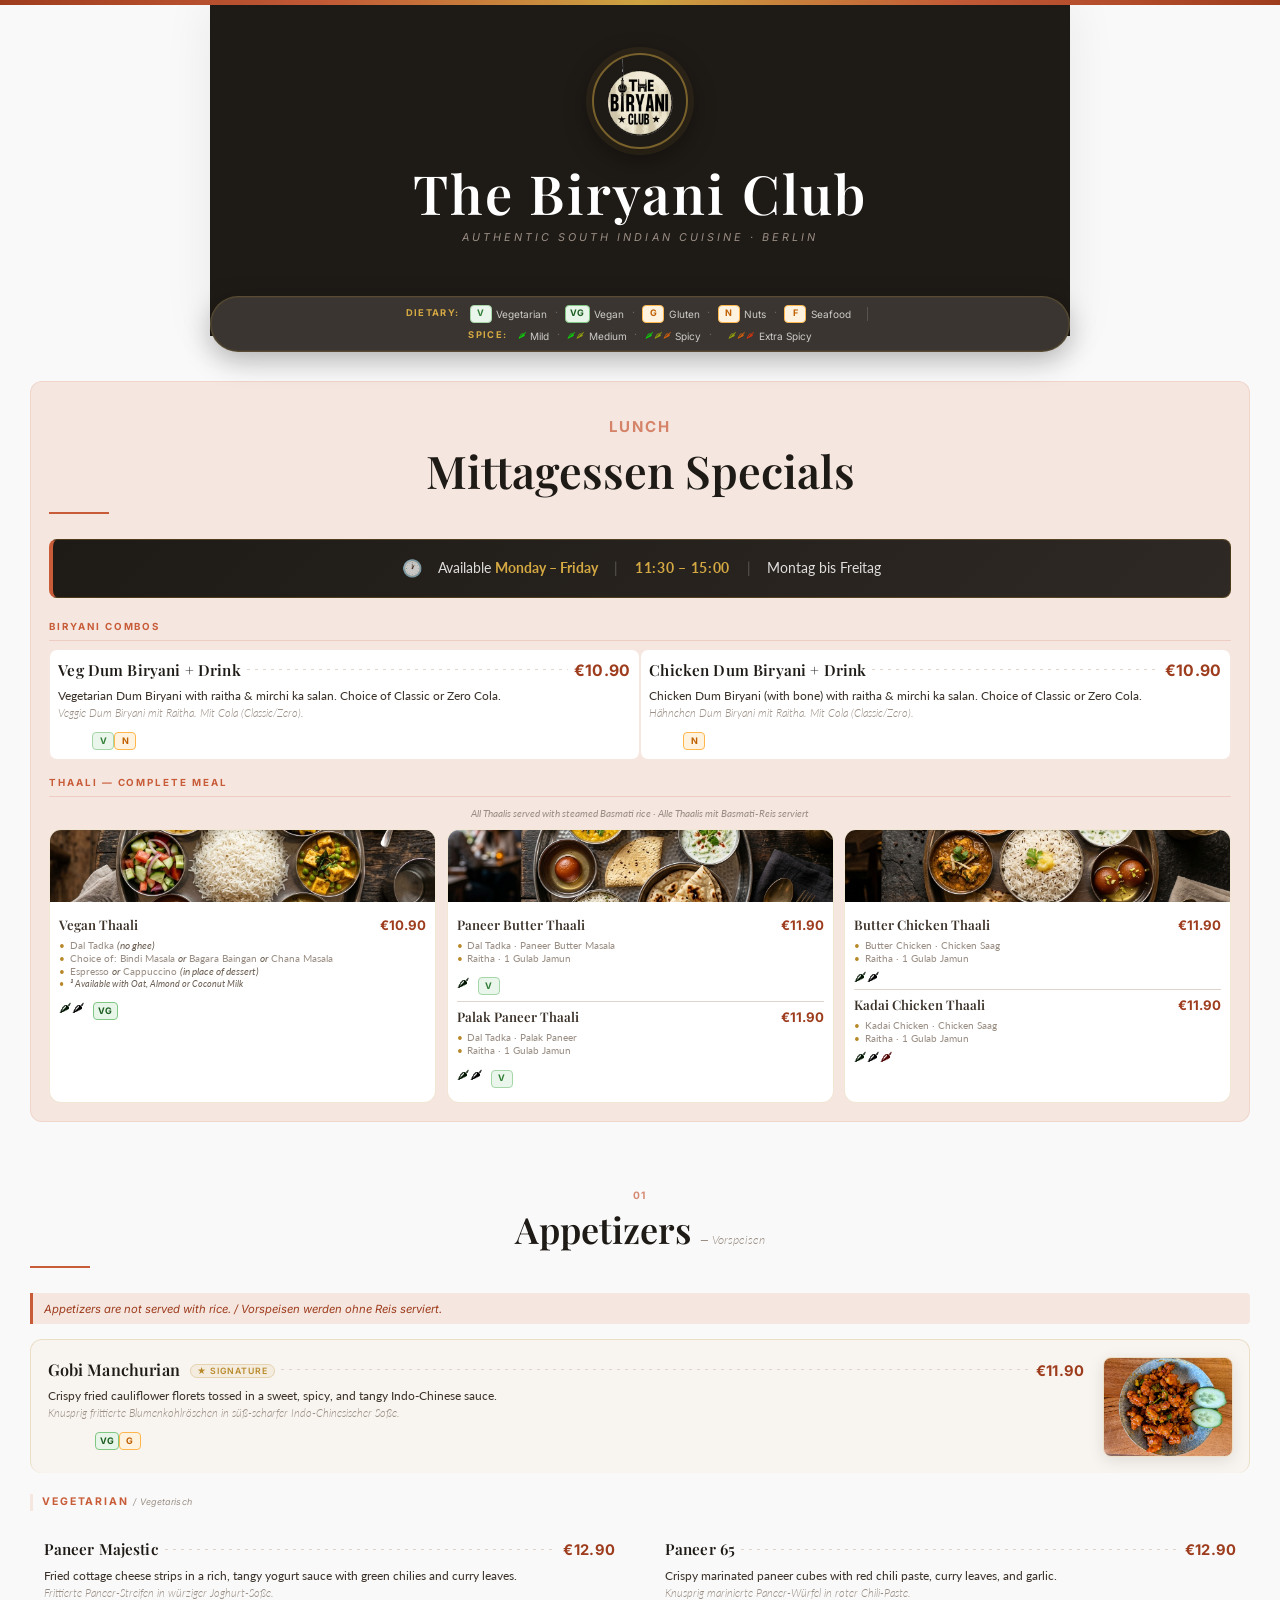
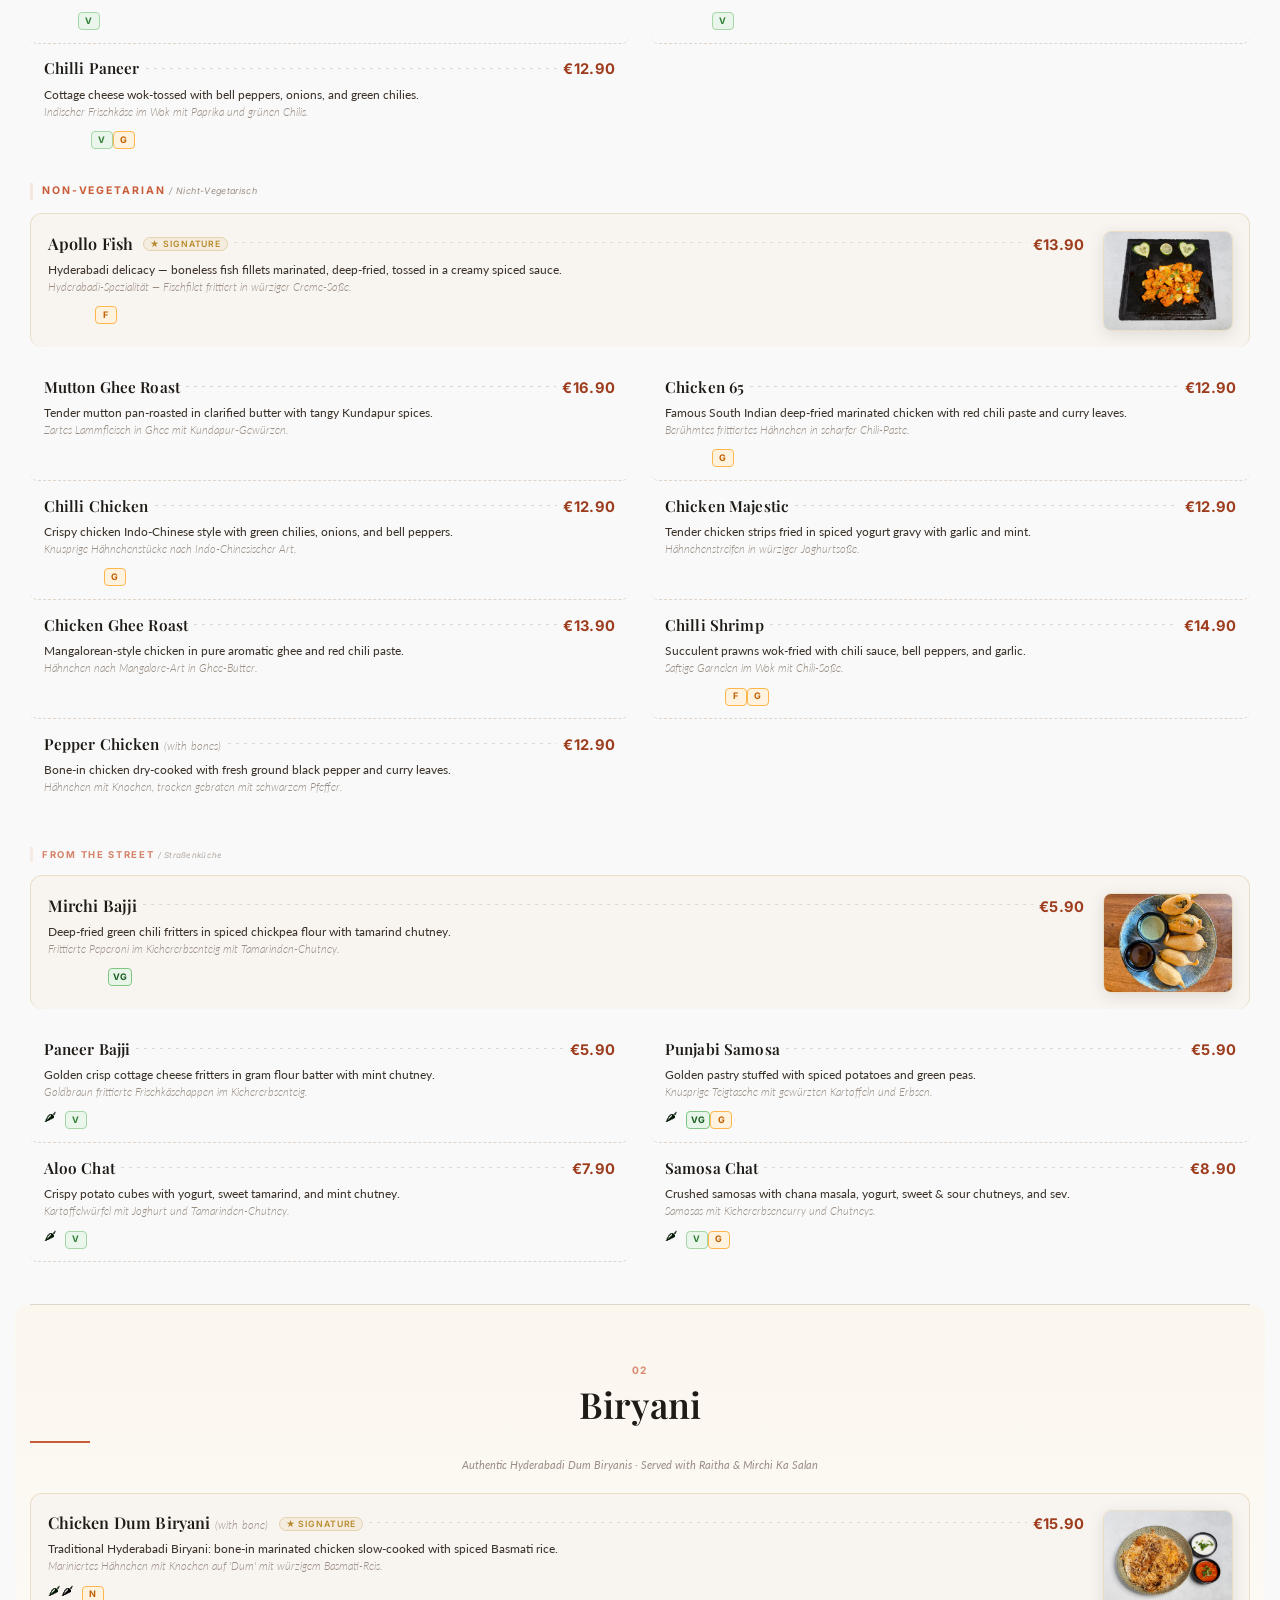
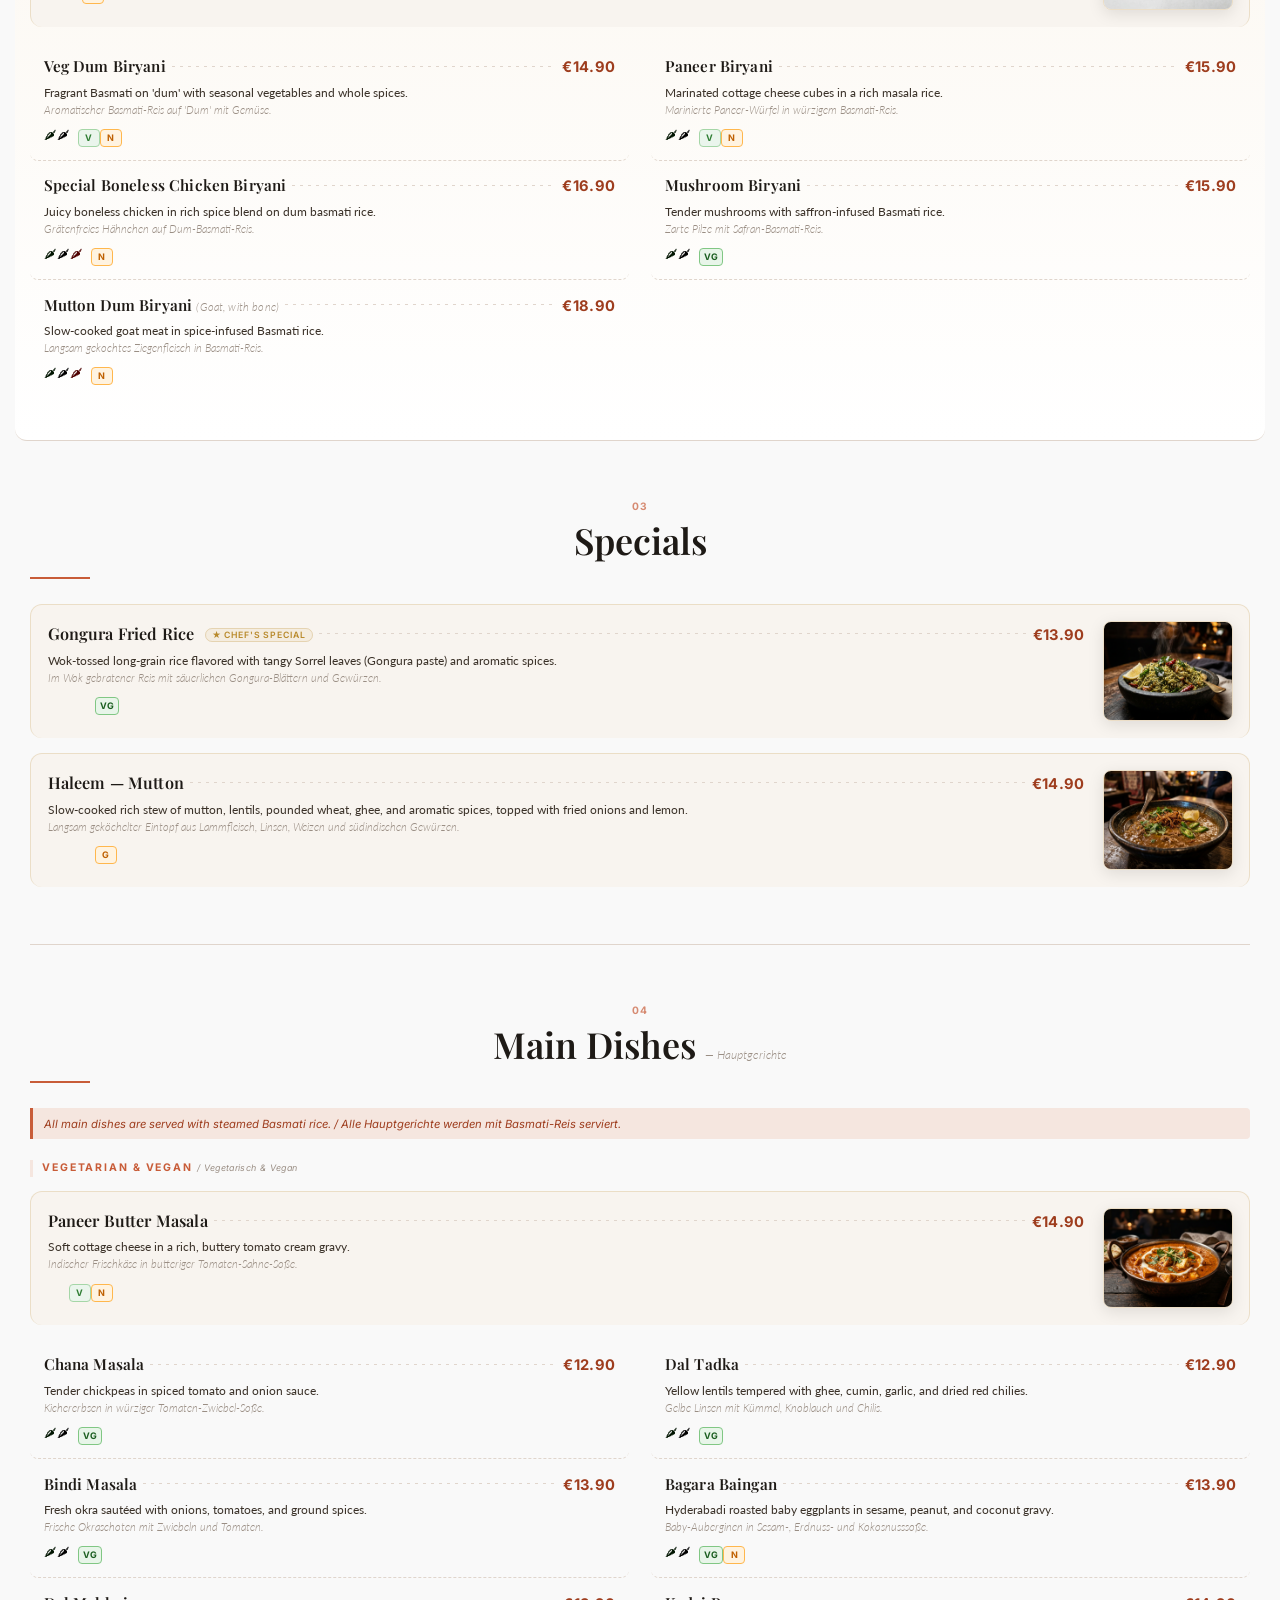
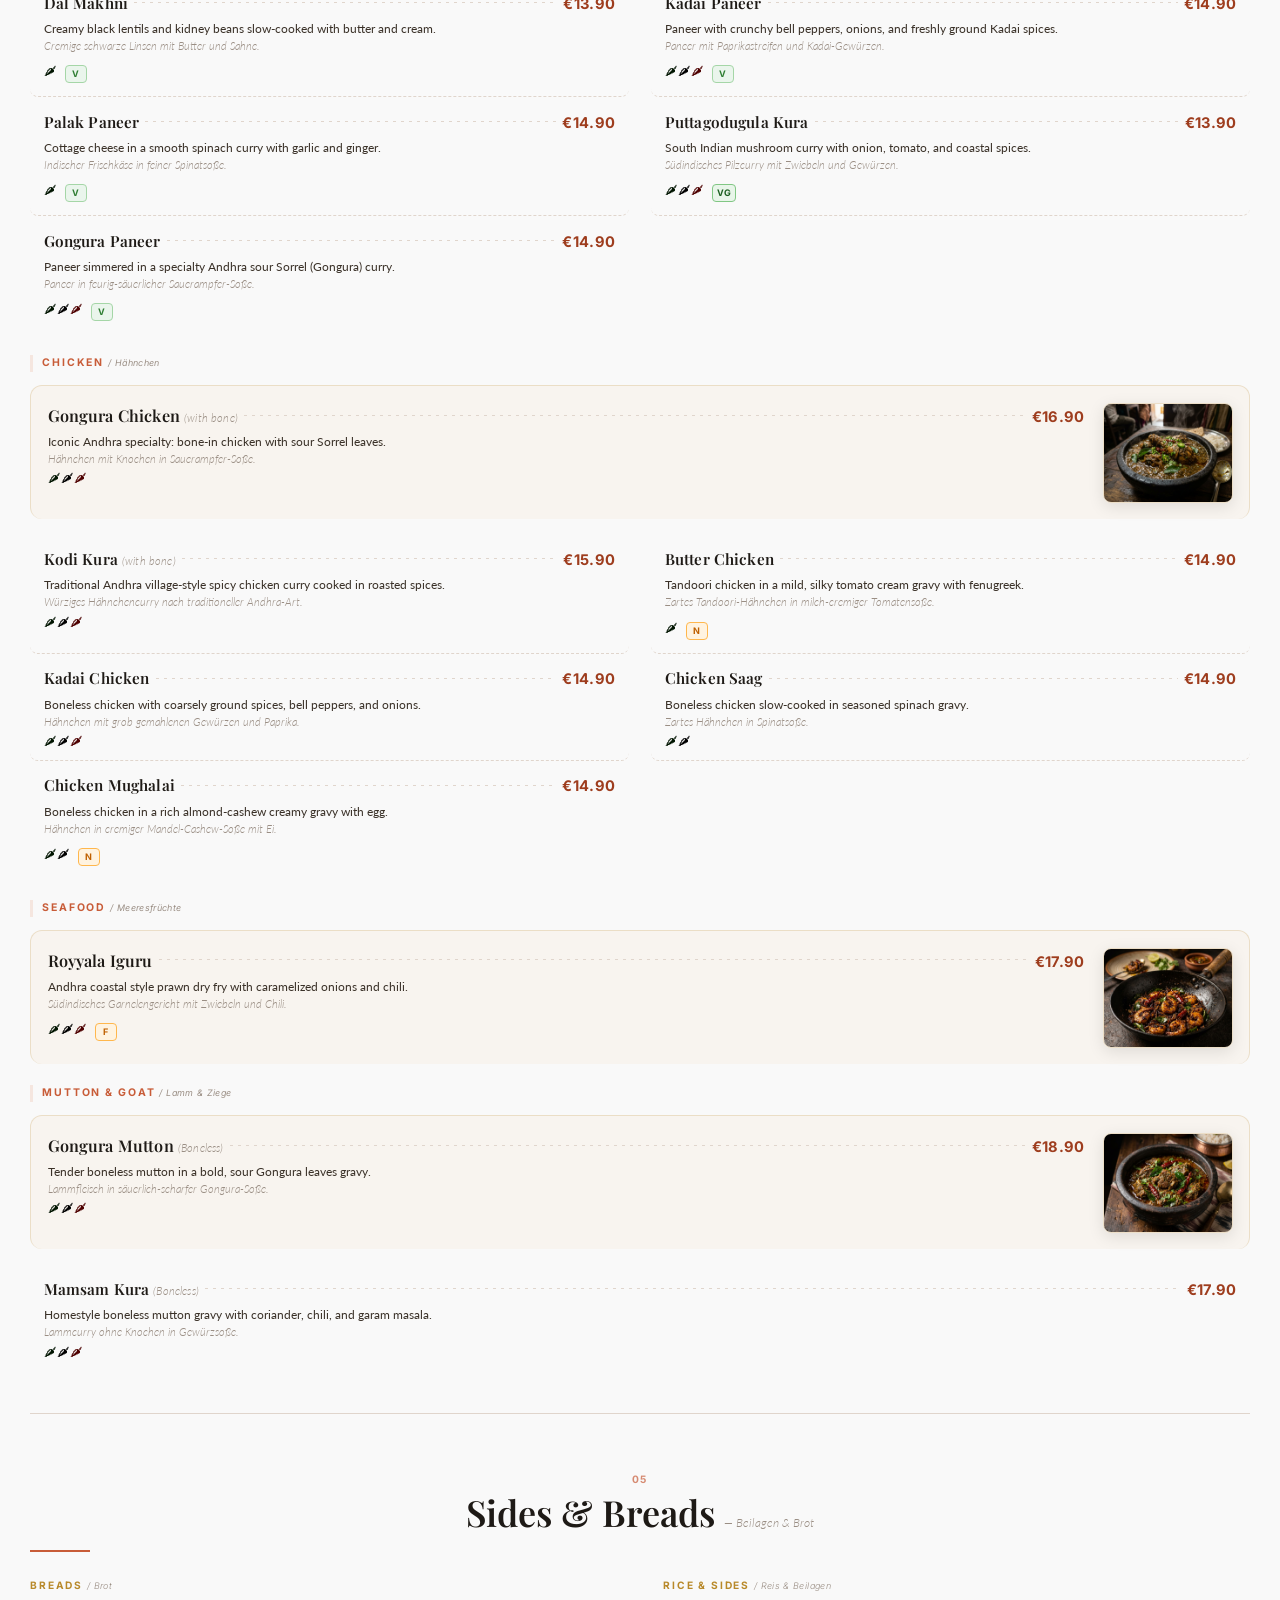
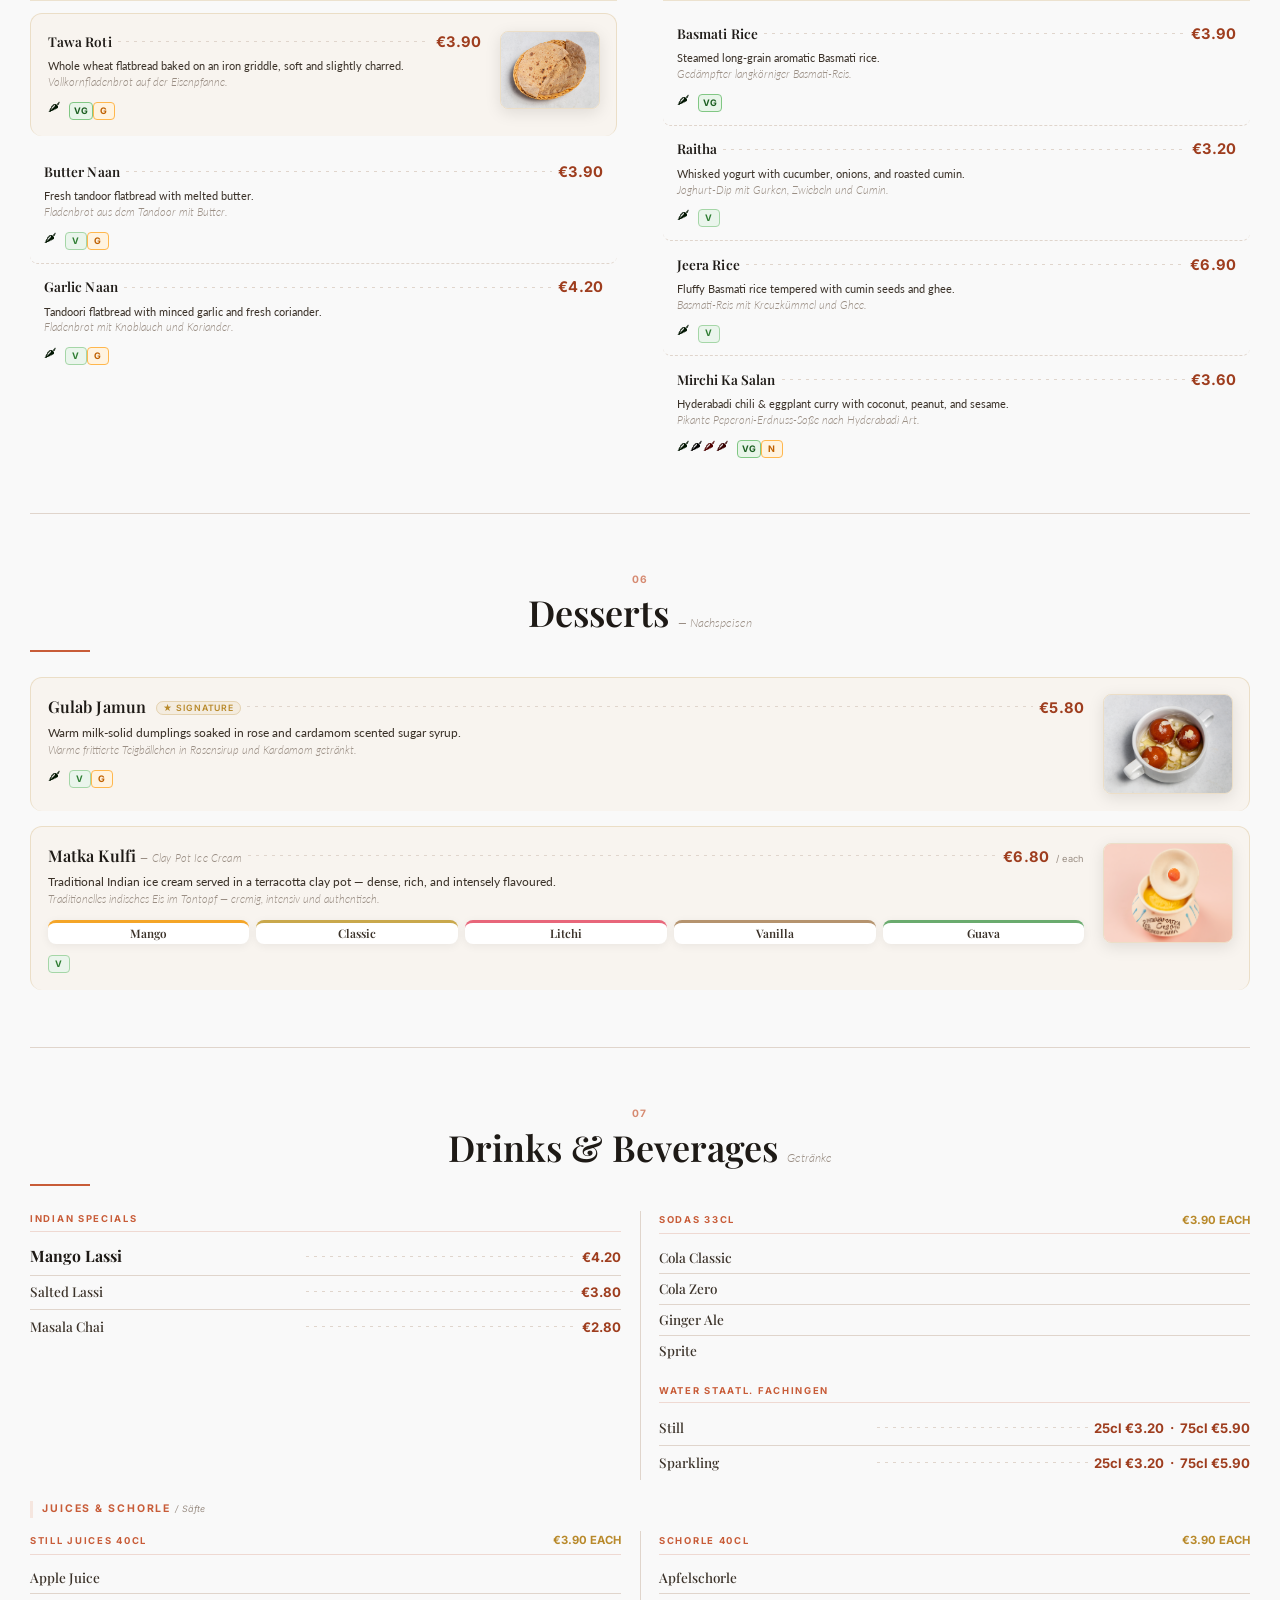
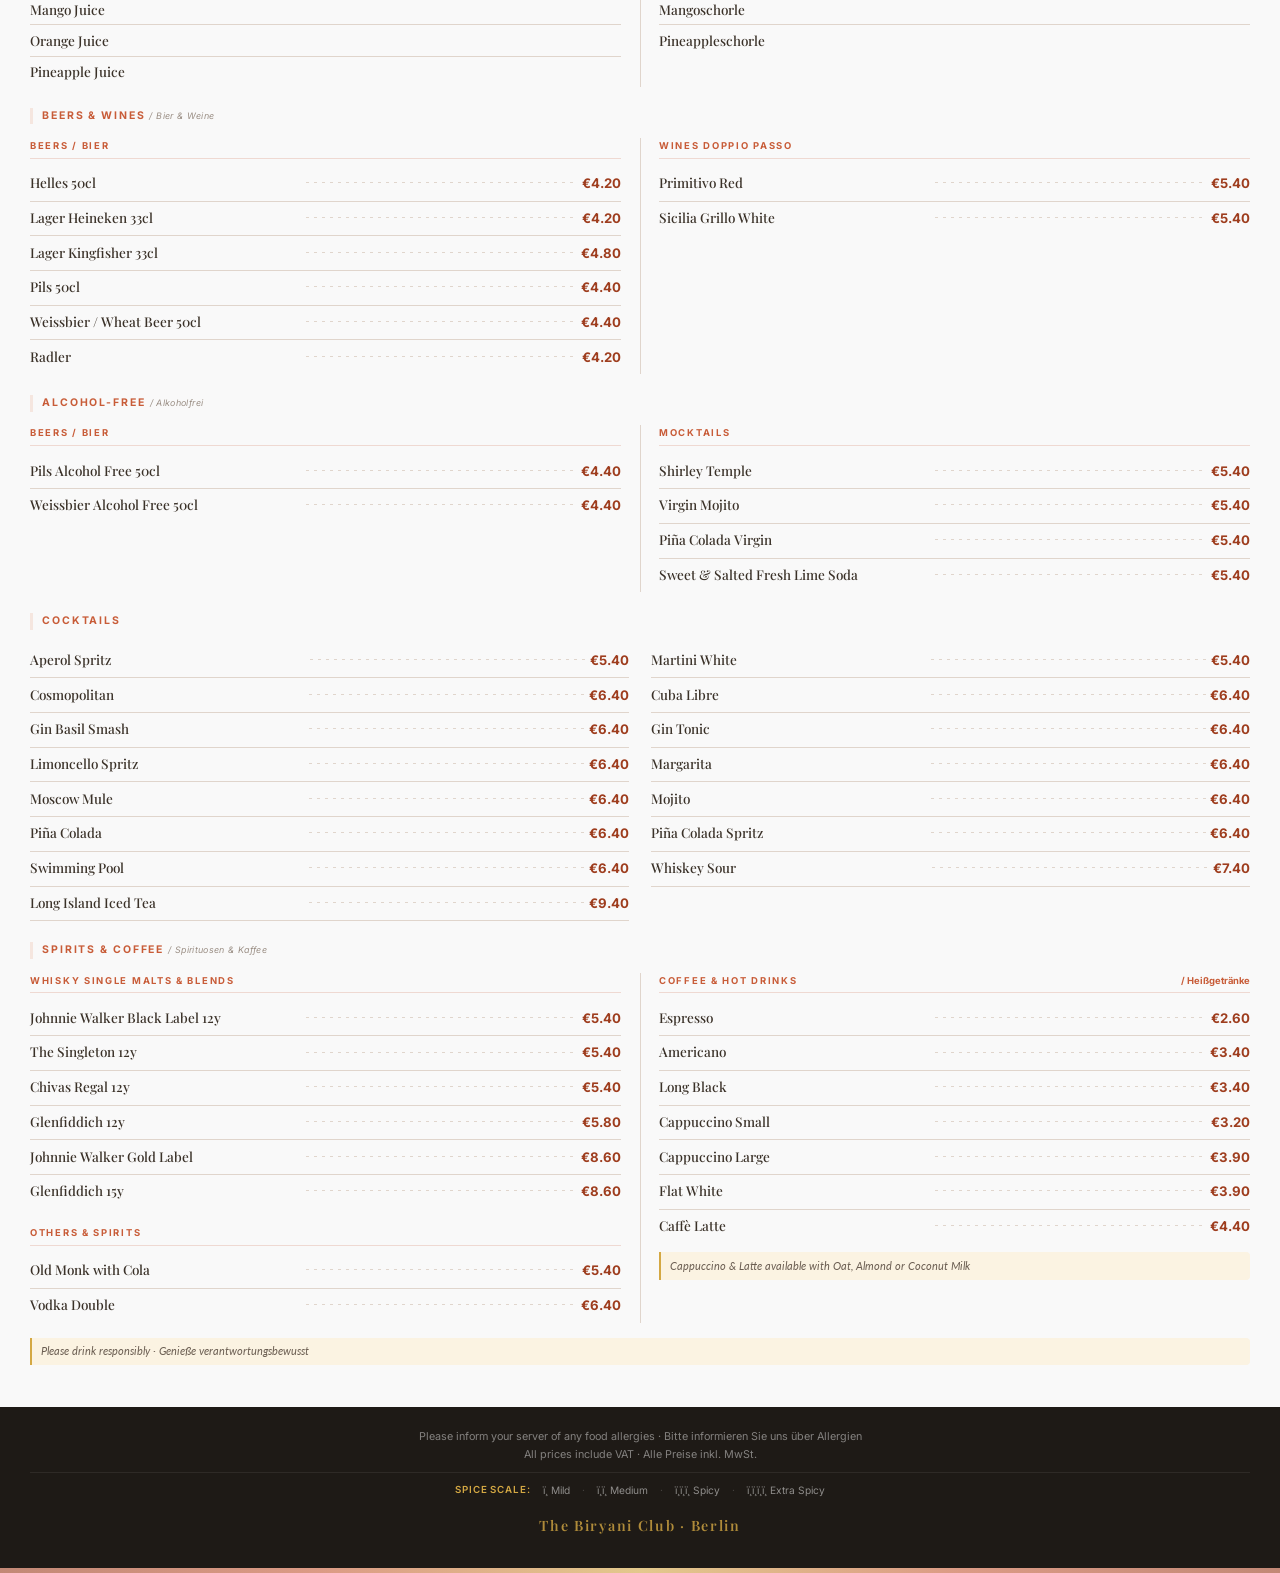
==== menu-version-1-current/index.html @ dcd6fe87 "fix: Gobi Manchurian price 10.90 -> 11.90 (v1 + v2)" ====
<!DOCTYPE html>
<html lang="en">
<head>
  <meta charset="UTF-8" />
  <meta name="viewport" content="width=device-width, initial-scale=1.0" />
  <title>The Biryani Club &mdash; Authentic South Indian Cuisine | Berlin</title>
  <meta name="description" content="The Biryani Club Berlin &mdash; Authentic South Indian restaurant menu." />
  <link rel="preconnect" href="https://fonts.googleapis.com" />
  <link rel="preconnect" href="https://fonts.gstatic.com" crossorigin />
  <link href="https://fonts.googleapis.com/css2?family=Playfair+Display:ital,wght@0,400;0,500;0,600;0,700;1,400&family=Cormorant+Garamond:ital,wght@0,400;0,500;0,600;0,700;1,400&family=Outfit:wght@300;400;500;600;700&family=Inter:wght@300;400;500;600&family=Lato:ital,wght@0,300;0,400;0,700;1,300;1,400&display=swap" rel="stylesheet" />
  <link rel="stylesheet" href="style.css" />
</head>
<body>

<div class="accent-bar"></div>
<div class="page-wrap">

  <!--  HEADER  -->
  <header class="site-header" id="top">
    <div class="header-inner">
      <div class="logo-wrap">
        <img src="images/logo.png" alt="The Biryani Club Logo" class="logo-img"
             onerror="this.outerHTML='<div class=\'logo-placeholder\'><span class=\'logo-placeholder-icon\'></span><span class=\'logo-placeholder-label\'>Drop your<br>logo here<br><code style=\'font-size:0.42rem;opacity:0.6\'>images/logo.png</code></span></div>'" />
      </div>
      <div class="brand-text">
        <h1 class="brand-name">The Biryani Club</h1>
        <p class="brand-sub">Authentic South Indian Cuisine &middot; Berlin</p>
      </div>
    </div>
    <div class="legend-bar" id="legend">
      <div class="legend-inner">
        <div class="legend-group">
          <span class="legend-label">Dietary:</span>
          <span class="legend-item"><span class="bdg bdg-v">V</span> Vegetarian</span>
          <span class="legend-sep">&middot;</span>
          <span class="legend-item"><span class="bdg bdg-vg">VG</span> Vegan</span>
          <span class="legend-sep">&middot;</span>
          <span class="legend-item"><span class="bdg bdg-a">G</span> Gluten</span>
          <span class="legend-sep">&middot;</span>
          <span class="legend-item"><span class="bdg bdg-a">N</span> Nuts</span>
          <span class="legend-sep">&middot;</span>
          <span class="legend-item"><span class="bdg bdg-a">F</span> Seafood</span>
        </div>
      
        <div class="legend-divider"></div>
        <div class="legend-group">
          <span class="legend-label">Spice:</span>
          <span class="legend-item"><span class="spice-tag"><i class="sp sp-g">&#127798;</i></span> Mild</span>
          <span class="legend-sep">&middot;</span>
          <span class="legend-item"><span class="spice-tag"><i class="sp sp-g">&#127798;</i><i class="sp sp-y">&#127798;</i></span> Medium</span>
          <span class="legend-sep">&middot;</span>
          <span class="legend-item"><span class="spice-tag"><i class="sp sp-g">&#127798;</i><i class="sp sp-y">&#127798;</i><i class="sp sp-r">&#127798;</i></span> Spicy</span>
          <span class="legend-sep">&middot;</span>
          <span class="legend-item"><span class="spice-tag"><i class="sp sp-g">&#127798;</i><i class="sp sp-y">&#127798;</i><i class="sp sp-r">&#127798;</i><i class="sp sp-rr">&#127798;</i></span> Extra Spicy</span>
        </div>
      </div>
    </div>
</div>
    </div>
  </header>

  <main class="menu-main">

    <!--  LUNCH  -->
    <section class="menu-section lunch-section" id="lunch">
      <div class="sec-head">
        <span class="sec-num">LUNCH</span>
        <h2 class="sec-title">Mittagessen Specials</h2>
        <div class="sec-rule"></div>
      </div>
      <div class="schedule-banner">
          <div class="schedule-icon-wrap">&#128336;</div>
          <span>Available <strong>Monday &ndash; Friday</strong></span>
          <span class="schedule-pipe">|</span>
          <strong class="schedule-time">11:30 &ndash; 15:00</strong>
          <span class="schedule-pipe">|</span>
          <span>Montag bis Freitag</span>
      </div>

      <!-- Biryani Combos -->
      <div class="lunch-sub-label">Biryani Combos</div>
      <div class="dish-grid">
        <div class="dish-row lunch-card">
          <div class="dish-top"><h3 class="dish-name">Veg Dum Biryani + Drink</h3><span class="dish-dots"></span><span class="dish-price lunch-price">&euro;10.90</span></div>
          <p class="dish-en">Vegetarian Dum Biryani with raitha &amp; mirchi ka salan. Choice of Classic or Zero Cola.</p>
          <p class="dish-de">Veggie Dum Biryani mit Raitha. Mit Cola (Classic/Zero).</p>
          <div class="dish-meta"><span class="spice-tag"><i class="sp sp-g">&#127798;</i><i class="sp sp-y">&#127798;</i></span><div class="badges"><span class="bdg bdg-v">V</span><span class="bdg bdg-a">N</span></div></div>
        </div>
        <div class="dish-row lunch-card">
          <div class="dish-top"><h3 class="dish-name">Chicken Dum Biryani + Drink</h3><span class="dish-dots"></span><span class="dish-price lunch-price">&euro;10.90</span></div>
          <p class="dish-en">Chicken Dum Biryani (with bone) with raitha &amp; mirchi ka salan. Choice of Classic or Zero Cola.</p>
          <p class="dish-de">H&auml;hnchen Dum Biryani mit Raitha. Mit Cola (Classic/Zero).</p>
          <div class="dish-meta"><span class="spice-tag"><i class="sp sp-g">&#127798;</i><i class="sp sp-y">&#127798;</i></span><div class="badges"><span class="bdg bdg-a">N</span></div></div>
        </div>
      </div>

      <!-- Thaali -->
      <div class="lunch-sub-label">Thaali &mdash; Complete Meal</div>
      <p class="thaali-note"> All Thaalis served with steamed Basmati rice &middot; Alle Thaalis mit Basmati-Reis serviert</p>

      <div class="thaali-grid">

        <!-- VEGAN COLUMN -->
        <div class="thaali-column">
          <div class="thaali-col-photo">
            <img src="images/hero_vegan_thaali.jpg" alt="Vegan Thaali"
              onerror="this.outerHTML='<div class=\'thaali-photo-placeholder\'><span></span><small>images/hero_vegan_thaali.jpg</small></div>'" />
          </div>
          <div class="thaali-items">
            <div class="thaali-item">
              <div class="thaali-item-top"><span class="thaali-item-name">Vegan Thaali</span><span class="thaali-item-price">&euro;10.90</span></div>
              <ul class="thaali-includes">
                <li>Dal Tadka <em>(no ghee)</em></li>
                <li>Choice of: Bindi Masala <em>or</em> Bagara Baingan <em>or</em> Chana Masala</li>
                <li>Espresso <em>or</em> Cappuccino <em>(in place of dessert)</em></li>
                <li class="thaali-milk-note">³ Available with Oat, Almond or Coconut Milk</li>
              </ul>
              <div class="dish-meta" style="margin-top:0.35rem"><span class="spice-tag"><i class="sp sp-g">&#127798;</i><i class="sp sp-y">&#127798;</i></span><div class="badges"><span class="bdg bdg-vg">VG</span></div></div>
            </div>
          </div>
        </div>

        <!-- VEGETARIAN COLUMN -->
        <div class="thaali-column">
          <div class="thaali-col-photo">
            <img src="images/hero_veg_thaali.jpg" alt="Vegetarian Thaali"
              onerror="this.outerHTML='<div class=\'thaali-photo-placeholder\'><span></span><small>images/hero_veg_thaali.jpg</small></div>'" />
          </div>
          <div class="thaali-items">
            <div class="thaali-item">
              <div class="thaali-item-top"><span class="thaali-item-name">Paneer Butter Thaali</span><span class="thaali-item-price">&euro;11.90</span></div>
              <ul class="thaali-includes">
                <li>Dal Tadka &middot; Paneer Butter Masala</li>
                <li>Raitha &middot; 1 Gulab Jamun</li>
              </ul>
              <div class="dish-meta" style="margin-top:0.35rem"><span class="spice-tag"><i class="sp sp-g">&#127798;</i></span><div class="badges"><span class="bdg bdg-v">V</span></div></div>
            </div>
            <div class="thaali-item">
              <div class="thaali-item-top"><span class="thaali-item-name">Palak Paneer Thaali</span><span class="thaali-item-price">&euro;11.90</span></div>
              <ul class="thaali-includes">
                <li>Dal Tadka &middot; Palak Paneer</li>
                <li>Raitha &middot; 1 Gulab Jamun</li>
              </ul>
              <div class="dish-meta" style="margin-top:0.35rem"><span class="spice-tag"><i class="sp sp-g">&#127798;</i><i class="sp sp-y">&#127798;</i></span><div class="badges"><span class="bdg bdg-v">V</span></div></div>
            </div>
          </div>
        </div>

        <!-- NON-VEG COLUMN -->
        <div class="thaali-column">
          <div class="thaali-col-photo">
            <img src="images/hero_nonveg_thaali.jpg" alt="Non-Veg Thaali"
              onerror="this.outerHTML='<div class=\'thaali-photo-placeholder\'><span></span><small>images/hero_nonveg_thaali.jpg</small></div>'" />
          </div>
          <div class="thaali-items">
            <div class="thaali-item">
              <div class="thaali-item-top"><span class="thaali-item-name">Butter Chicken Thaali</span><span class="thaali-item-price">&euro;11.90</span></div>
              <ul class="thaali-includes">
                <li>Butter Chicken &middot; Chicken Saag</li>
                <li>Raitha &middot; 1 Gulab Jamun</li>
              </ul>
              <div class="dish-meta" style="margin-top:0.35rem"><span class="spice-tag"><i class="sp sp-g">&#127798;</i><i class="sp sp-y">&#127798;</i></span></div>
            </div>
            <div class="thaali-item">
              <div class="thaali-item-top"><span class="thaali-item-name">Kadai Chicken Thaali</span><span class="thaali-item-price">&euro;11.90</span></div>
              <ul class="thaali-includes">
                <li>Kadai Chicken &middot; Chicken Saag</li>
                <li>Raitha &middot; 1 Gulab Jamun</li>
              </ul>
              <div class="dish-meta" style="margin-top:0.35rem"><span class="spice-tag"><i class="sp sp-g">&#127798;</i><i class="sp sp-y">&#127798;</i><i class="sp sp-r">&#127798;</i></span></div>
            </div>
          </div>
        </div>

      </div><!-- /thaali-grid -->
    </section>

    <!--  01. APPETIZERS (includes From the Street)  -->
    <section class="menu-section" id="appetizers">
      <div class="sec-head">
        <span class="sec-num">01</span>
        <h2 class="sec-title">Appetizers <span class="sec-title-de">&mdash; Vorspeisen</span></h2>
        <div class="sec-rule"></div>
      </div>
      <p class="sec-note"> Appetizers are not served with rice. / Vorspeisen werden ohne Reis serviert.</p>

      <!-- HERO: Gobi Manchurian -->
      <div class="dish-row dish-hero" id="dish-gobi">
        <div class="dish-info">
          <div class="dish-top"><h3 class="dish-name">Gobi Manchurian <span class="hero-tag">&#9733; Signature</span></h3><span class="dish-dots"></span><span class="dish-price">&euro;11.90</span></div>
          <p class="dish-en">Crispy fried cauliflower florets tossed in a sweet, spicy, and tangy Indo-Chinese sauce.</p>
          <p class="dish-de">Knusprig frittierte Blumenkohlr&ouml;schen in s&uuml;&szlig;-scharfer Indo-Chinesischer So&szlig;e.</p>
          <div class="dish-meta"><span class="spice-tag"><i class="sp sp-g">&#127798;</i><i class="sp sp-y">&#127798;</i><i class="sp sp-r">&#127798;</i></span><div class="badges"><span class="bdg bdg-vg">VG</span><span class="bdg bdg-a">G</span></div></div>
        </div>
        <div class="dish-photo-wrap"><img src="images/hero_gobi_manchurian.jpg" alt="Gobi Manchurian" class="dish-photo"
          onerror="this.outerHTML='<div class=\'photo-placeholder\'><span class=\'photo-placeholder-icon\'></span><span class=\'photo-placeholder-label\'>Gobi Manchurian</span><span class=\'photo-placeholder-file\'>images/hero_gobi_manchurian.jpg</span></div>'" /></div>
      </div>

      <div class="sub-label">Vegetarian <em>/ Vegetarisch</em></div>
      <div class="dish-grid">
        <div class="dish-row"><div class="dish-top"><h3 class="dish-name">Paneer Majestic</h3><span class="dish-dots"></span><span class="dish-price">&euro;12.90</span></div><p class="dish-en">Fried cottage cheese strips in a rich, tangy yogurt sauce with green chilies and curry leaves.</p><p class="dish-de">Frittierte Paneer-Streifen in w&uuml;rziger Joghurt-So&szlig;e.</p><div class="dish-meta"><span class="spice-tag"><i class="sp sp-g">&#127798;</i><i class="sp sp-y">&#127798;</i></span><div class="badges"><span class="bdg bdg-v">V</span></div></div></div>
        <div class="dish-row"><div class="dish-top"><h3 class="dish-name">Paneer 65</h3><span class="dish-dots"></span><span class="dish-price">&euro;12.90</span></div><p class="dish-en">Crispy marinated paneer cubes with red chili paste, curry leaves, and garlic.</p><p class="dish-de">Knusprig marinierte Paneer-W&uuml;rfel in roter Chili-Paste.</p><div class="dish-meta"><span class="spice-tag"><i class="sp sp-g">&#127798;</i><i class="sp sp-y">&#127798;</i><i class="sp sp-r">&#127798;</i></span><div class="badges"><span class="bdg bdg-v">V</span></div></div></div>
        <div class="dish-row"><div class="dish-top"><h3 class="dish-name">Chilli Paneer</h3><span class="dish-dots"></span><span class="dish-price">&euro;12.90</span></div><p class="dish-en">Cottage cheese wok-tossed with bell peppers, onions, and green chilies.</p><p class="dish-de">Indischer Frischk&auml;se im Wok mit Paprika und gr&uuml;nen Chilis.</p><div class="dish-meta"><span class="spice-tag"><i class="sp sp-g">&#127798;</i><i class="sp sp-y">&#127798;</i><i class="sp sp-r">&#127798;</i></span><div class="badges"><span class="bdg bdg-v">V</span><span class="bdg bdg-a">G</span></div></div></div>
      </div>

      <!-- HERO: Apollo Fish &mdash; Non-Veg -->
      <div class="sub-label">Non-Vegetarian <em>/ Nicht-Vegetarisch</em></div>
      <div class="dish-row dish-hero" id="dish-apollo">
        <div class="dish-info">
          <div class="dish-top"><h3 class="dish-name">Apollo Fish <span class="hero-tag">&#9733; Signature</span></h3><span class="dish-dots"></span><span class="dish-price">&euro;13.90</span></div>
          <p class="dish-en">Hyderabadi delicacy &mdash; boneless fish fillets marinated, deep-fried, tossed in a creamy spiced sauce.</p>
          <p class="dish-de">Hyderabadi-Spezialit&auml;t &mdash; Fischfilet frittiert in w&uuml;rziger Creme-So&szlig;e.</p>
          <div class="dish-meta"><span class="spice-tag"><i class="sp sp-g">&#127798;</i><i class="sp sp-y">&#127798;</i><i class="sp sp-r">&#127798;</i></span><div class="badges"><span class="bdg bdg-a">F</span></div></div>
        </div>
        <div class="dish-photo-wrap"><img src="images/hero_apollo_fish.jpg" alt="Apollo Fish" class="dish-photo"
          onerror="this.outerHTML='<div class=\'photo-placeholder\'><span class=\'photo-placeholder-icon\'></span><span class=\'photo-placeholder-label\'>Apollo Fish</span><span class=\'photo-placeholder-file\'>images/hero_apollo_fish.jpg</span></div>'" /></div>
      </div>
      <div class="dish-grid">
        <div class="dish-row"><div class="dish-top"><h3 class="dish-name">Mutton Ghee Roast</h3><span class="dish-dots"></span><span class="dish-price">&euro;16.90</span></div><p class="dish-en">Tender mutton pan-roasted in clarified butter with tangy Kundapur spices.</p><p class="dish-de">Zartes Lammfleisch in Ghee mit Kundapur-Gew&uuml;rzen.</p><div class="dish-meta"><span class="spice-tag"><i class="sp sp-g">&#127798;</i><i class="sp sp-y">&#127798;</i><i class="sp sp-r">&#127798;</i></span></div></div>
        <div class="dish-row"><div class="dish-top"><h3 class="dish-name">Chicken 65</h3><span class="dish-dots"></span><span class="dish-price">&euro;12.90</span></div><p class="dish-en">Famous South Indian deep-fried marinated chicken with red chili paste and curry leaves.</p><p class="dish-de">Ber&uuml;hmtes frittiertes H&auml;hnchen in scharfer Chili-Paste.</p><div class="dish-meta"><span class="spice-tag"><i class="sp sp-g">&#127798;</i><i class="sp sp-y">&#127798;</i><i class="sp sp-r">&#127798;</i></span><div class="badges"><span class="bdg bdg-a">G</span></div></div></div>
        <div class="dish-row"><div class="dish-top"><h3 class="dish-name">Chilli Chicken</h3><span class="dish-dots"></span><span class="dish-price">&euro;12.90</span></div><p class="dish-en">Crispy chicken Indo-Chinese style with green chilies, onions, and bell peppers.</p><p class="dish-de">Knusprige H&auml;hnchenst&uuml;cke nach Indo-Chinesischer Art.</p><div class="dish-meta"><span class="spice-tag"><i class="sp sp-g">&#127798;</i><i class="sp sp-y">&#127798;</i><i class="sp sp-r">&#127798;</i><i class="sp sp-rr">&#127798;</i></span><div class="badges"><span class="bdg bdg-a">G</span></div></div></div>
        <div class="dish-row"><div class="dish-top"><h3 class="dish-name">Chicken Majestic</h3><span class="dish-dots"></span><span class="dish-price">&euro;12.90</span></div><p class="dish-en">Tender chicken strips fried in spiced yogurt gravy with garlic and mint.</p><p class="dish-de">H&auml;hnchenstreifen in w&uuml;rziger Joghurtso&szlig;e.</p><div class="dish-meta"><span class="spice-tag"><i class="sp sp-g">&#127798;</i><i class="sp sp-y">&#127798;</i></span></div></div>
        <div class="dish-row"><div class="dish-top"><h3 class="dish-name">Chicken Ghee Roast</h3><span class="dish-dots"></span><span class="dish-price">&euro;13.90</span></div><p class="dish-en">Mangalorean-style chicken in pure aromatic ghee and red chili paste.</p><p class="dish-de">H&auml;hnchen nach Mangalore-Art in Ghee-Butter.</p><div class="dish-meta"><span class="spice-tag"><i class="sp sp-g">&#127798;</i><i class="sp sp-y">&#127798;</i><i class="sp sp-r">&#127798;</i></span></div></div>
        <div class="dish-row"><div class="dish-top"><h3 class="dish-name">Chilli Shrimp</h3><span class="dish-dots"></span><span class="dish-price">&euro;14.90</span></div><p class="dish-en">Succulent prawns wok-fried with chili sauce, bell peppers, and garlic.</p><p class="dish-de">Saftige Garnelen im Wok mit Chili-So&szlig;e.</p><div class="dish-meta"><span class="spice-tag"><i class="sp sp-g">&#127798;</i><i class="sp sp-y">&#127798;</i><i class="sp sp-r">&#127798;</i><i class="sp sp-rr">&#127798;</i></span><div class="badges"><span class="bdg bdg-a">F</span><span class="bdg bdg-a">G</span></div></div></div>
        <div class="dish-row"><div class="dish-top"><h3 class="dish-name">Pepper Chicken <span class="dish-note">(with bones)</span></h3><span class="dish-dots"></span><span class="dish-price">&euro;12.90</span></div><p class="dish-en">Bone-in chicken dry-cooked with fresh ground black pepper and curry leaves.</p><p class="dish-de">H&auml;hnchen mit Knochen, trocken gebraten mit schwarzem Pfeffer.</p><div class="dish-meta"><span class="spice-tag"><i class="sp sp-g">&#127798;</i><i class="sp sp-y">&#127798;</i><i class="sp sp-r">&#127798;</i></span></div></div>
      </div>

      <!-- FROM THE STREET &mdash; sub-section of Appetizers -->
      <div class="sub-label street-sublabel"> From the Street <em>/ Stra&szlig;enk&uuml;che</em></div>
      <div class="dish-row dish-hero" id="dish-street">
        <div class="dish-info">
          <div class="dish-top"><h3 class="dish-name">Mirchi Bajji</h3><span class="dish-dots"></span><span class="dish-price">&euro;5.90</span></div>
          <p class="dish-en">Deep-fried green chili fritters in spiced chickpea flour with tamarind chutney.</p>
          <p class="dish-de">Frittierte Peperoni im Kichererbsenteig mit Tamarinden-Chutney.</p>
          <div class="dish-meta"><span class="spice-tag"><i class="sp sp-g">&#127798;</i><i class="sp sp-y">&#127798;</i><i class="sp sp-r">&#127798;</i><i class="sp sp-rr">&#127798;</i></span><div class="badges"><span class="bdg bdg-vg">VG</span></div></div>
        </div>
        <div class="dish-photo-wrap"><img src="images/hero_mirchi_bajji.jpg" alt="Mirchi Bajji" class="dish-photo"
          onerror="this.outerHTML='<div class=\'photo-placeholder\'><span class=\'photo-placeholder-icon\'></span><span class=\'photo-placeholder-label\'>Mirchi Bajji</span><span class=\'photo-placeholder-file\'>images/hero_mirchi_bajji.jpg</span></div>'" /></div>
      </div>
      <div class="dish-grid">
        <div class="dish-row"><div class="dish-top"><h3 class="dish-name">Paneer Bajji</h3><span class="dish-dots"></span><span class="dish-price">&euro;5.90</span></div><p class="dish-en">Golden crisp cottage cheese fritters in gram flour batter with mint chutney.</p><p class="dish-de">Goldbraun frittierte Frischk&auml;sehappen im Kichererbsenteig.</p><div class="dish-meta"><span class="spice-tag"><i class="sp sp-g">&#127798;</i></span><div class="badges"><span class="bdg bdg-v">V</span></div></div></div>
        <div class="dish-row"><div class="dish-top"><h3 class="dish-name">Punjabi Samosa</h3><span class="dish-dots"></span><span class="dish-price">&euro;5.90</span></div><p class="dish-en">Golden pastry stuffed with spiced potatoes and green peas.</p><p class="dish-de">Knusprige Teigtasche mit gew&uuml;rzten Kartoffeln und Erbsen.</p><div class="dish-meta"><span class="spice-tag"><i class="sp sp-g">&#127798;</i></span><div class="badges"><span class="bdg bdg-vg">VG</span><span class="bdg bdg-a">G</span></div></div></div>
        <div class="dish-row"><div class="dish-top"><h3 class="dish-name">Aloo Chat</h3><span class="dish-dots"></span><span class="dish-price">&euro;7.90</span></div><p class="dish-en">Crispy potato cubes with yogurt, sweet tamarind, and mint chutney.</p><p class="dish-de">Kartoffelw&uuml;rfel mit Joghurt und Tamarinden-Chutney.</p><div class="dish-meta"><span class="spice-tag"><i class="sp sp-g">&#127798;</i></span><div class="badges"><span class="bdg bdg-v">V</span></div></div></div>
        <div class="dish-row"><div class="dish-top"><h3 class="dish-name">Samosa Chat</h3><span class="dish-dots"></span><span class="dish-price">&euro;8.90</span></div><p class="dish-en">Crushed samosas with chana masala, yogurt, sweet &amp; sour chutneys, and sev.</p><p class="dish-de">Samosas mit Kichererbsencurry und Chutneys.</p><div class="dish-meta"><span class="spice-tag"><i class="sp sp-g">&#127798;</i></span><div class="badges"><span class="bdg bdg-v">V</span><span class="bdg bdg-a">G</span></div></div></div>
      </div>
    </section>

    <!--  02. BIRYANI  -->
    <section class="menu-section biryani-section" id="biryani">
      <div class="sec-head">
        <span class="sec-num">02</span>
        <h2 class="sec-title">Biryani</h2>
        <div class="sec-rule"></div>
      </div>
      <p class="sec-sub">Authentic Hyderabadi Dum Biryanis &middot; Served with Raitha &amp; Mirchi Ka Salan</p>
      <div class="dish-row dish-hero" id="dish-biryani">
        <div class="dish-info">
          <div class="dish-top"><h3 class="dish-name">Chicken Dum Biryani <span class="dish-note">(with bone)</span> <span class="hero-tag">&#9733; Signature</span></h3><span class="dish-dots"></span><span class="dish-price">&euro;15.90</span></div>
          <p class="dish-en">Traditional Hyderabadi Biryani: bone-in marinated chicken slow-cooked with spiced Basmati rice.</p>
          <p class="dish-de">Mariniertes H&auml;hnchen mit Knochen auf 'Dum' mit w&uuml;rzigem Basmati-Reis.</p>
          <div class="dish-meta"><span class="spice-tag"><i class="sp sp-g">&#127798;</i><i class="sp sp-y">&#127798;</i></span><div class="badges"><span class="bdg bdg-a">N</span></div></div>
        </div>
        <div class="dish-photo-wrap"><img src="images/hero_chicken_biryani.jpg" alt="Chicken Dum Biryani" class="dish-photo"
          onerror="this.outerHTML='<div class=\'photo-placeholder\'><span class=\'photo-placeholder-icon\'></span><span class=\'photo-placeholder-label\'>Chicken Biryani</span><span class=\'photo-placeholder-file\'>images/hero_chicken_biryani.jpg</span></div>'" /></div>
      </div>
      <div class="dish-grid">
        <div class="dish-row"><div class="dish-top"><h3 class="dish-name">Veg Dum Biryani</h3><span class="dish-dots"></span><span class="dish-price">&euro;14.90</span></div><p class="dish-en">Fragrant Basmati on 'dum' with seasonal vegetables and whole spices.</p><p class="dish-de">Aromatischer Basmati-Reis auf 'Dum' mit Gem&uuml;se.</p><div class="dish-meta"><span class="spice-tag"><i class="sp sp-g">&#127798;</i><i class="sp sp-y">&#127798;</i></span><div class="badges"><span class="bdg bdg-v">V</span><span class="bdg bdg-a">N</span></div></div></div>
        <div class="dish-row"><div class="dish-top"><h3 class="dish-name">Paneer Biryani</h3><span class="dish-dots"></span><span class="dish-price">&euro;15.90</span></div><p class="dish-en">Marinated cottage cheese cubes in a rich masala rice.</p><p class="dish-de">Marinierte Paneer-W&uuml;rfel in w&uuml;rzigem Basmati-Reis.</p><div class="dish-meta"><span class="spice-tag"><i class="sp sp-g">&#127798;</i><i class="sp sp-y">&#127798;</i></span><div class="badges"><span class="bdg bdg-v">V</span><span class="bdg bdg-a">N</span></div></div></div>
        <div class="dish-row"><div class="dish-top"><h3 class="dish-name">Special Boneless Chicken Biryani</h3><span class="dish-dots"></span><span class="dish-price">&euro;16.90</span></div><p class="dish-en">Juicy boneless chicken in rich spice blend on dum basmati rice.</p><p class="dish-de">Gr&auml;tenfreies H&auml;hnchen auf Dum-Basmati-Reis.</p><div class="dish-meta"><span class="spice-tag"><i class="sp sp-g">&#127798;</i><i class="sp sp-y">&#127798;</i><i class="sp sp-r">&#127798;</i></span><div class="badges"><span class="bdg bdg-a">N</span></div></div></div>
        <div class="dish-row"><div class="dish-top"><h3 class="dish-name">Mushroom Biryani</h3><span class="dish-dots"></span><span class="dish-price">&euro;15.90</span></div><p class="dish-en">Tender mushrooms with saffron-infused Basmati rice.</p><p class="dish-de">Zarte Pilze mit Safran-Basmati-Reis.</p><div class="dish-meta"><span class="spice-tag"><i class="sp sp-g">&#127798;</i><i class="sp sp-y">&#127798;</i></span><div class="badges"><span class="bdg bdg-vg">VG</span></div></div></div>
        <div class="dish-row"><div class="dish-top"><h3 class="dish-name">Mutton Dum Biryani <span class="dish-note">(Goat, with bone)</span></h3><span class="dish-dots"></span><span class="dish-price">&euro;18.90</span></div><p class="dish-en">Slow-cooked goat meat in spice-infused Basmati rice.</p><p class="dish-de">Langsam gekochtes Ziegenfleisch in Basmati-Reis.</p><div class="dish-meta"><span class="spice-tag"><i class="sp sp-g">&#127798;</i><i class="sp sp-y">&#127798;</i><i class="sp sp-r">&#127798;</i></span><div class="badges"><span class="bdg bdg-a">N</span></div></div></div>
      </div>
    </section>

    <!--  03. SPECIALS  -->
    <section class="menu-section" id="specials">
      <div class="sec-head">
        <span class="sec-num">03</span>
        <h2 class="sec-title">Specials</h2>
        <div class="sec-rule"></div>
      </div>
      <div class="dish-row dish-hero" id="dish-gongura">
        <div class="dish-info">
          <div class="dish-top"><h3 class="dish-name">Gongura Fried Rice <span class="hero-tag">&#9733; Chef's Special</span></h3><span class="dish-dots"></span><span class="dish-price">&euro;13.90</span></div>
          <p class="dish-en">Wok-tossed long-grain rice flavored with tangy Sorrel leaves (Gongura paste) and aromatic spices.</p>
          <p class="dish-de">Im Wok gebratener Reis mit s&auml;uerlichen Gongura-Bl&auml;ttern und Gew&uuml;rzen.</p>
          <div class="dish-meta"><span class="spice-tag"><i class="sp sp-g">&#127798;</i><i class="sp sp-y">&#127798;</i><i class="sp sp-r">&#127798;</i></span><div class="badges"><span class="bdg bdg-vg">VG</span></div></div>
        </div>
        <div class="dish-photo-wrap"><img src="images/hero_gongura_fried_rice.jpg" alt="Gongura Fried Rice" class="dish-photo"
          onerror="this.outerHTML='<div class=\'photo-placeholder\'><span class=\'photo-placeholder-icon\'></span><span class=\'photo-placeholder-label\'>Gongura Fried Rice</span><span class=\'photo-placeholder-file\'>images/hero_gongura_fried_rice.jpg</span></div>'" /></div>
      </div>
      <div class="dish-row dish-hero" id="dish-haleem">
        <div class="dish-info">
          <div class="dish-top"><h3 class="dish-name">Haleem &mdash; Mutton</h3><span class="dish-dots"></span><span class="dish-price">&euro;14.90</span></div>
          <p class="dish-en">Slow-cooked rich stew of mutton, lentils, pounded wheat, ghee, and aromatic spices, topped with fried onions and lemon.</p>
          <p class="dish-de">Langsam gek&ouml;chelter Eintopf aus Lammfleisch, Linsen, Weizen und s&uuml;dindischen Gew&uuml;rzen.</p>
          <div class="dish-meta"><span class="spice-tag"><i class="sp sp-g">&#127798;</i><i class="sp sp-y">&#127798;</i><i class="sp sp-r">&#127798;</i></span><div class="badges"><span class="bdg bdg-a">G</span></div></div>
        </div>
        <div class="dish-photo-wrap"><img src="images/hero_haleem.jpg" alt="Haleem" class="dish-photo"
          onerror="this.outerHTML='<div class=\'photo-placeholder\'><span class=\'photo-placeholder-icon\'></span><span class=\'photo-placeholder-label\'>Haleem</span><span class=\'photo-placeholder-file\'>images/hero_haleem.jpg</span></div>'" /></div>
      </div>
    </section>

    <!--  04. MAIN DISHES  -->
    <section class="menu-section" id="mains">
      <div class="sec-head">
        <span class="sec-num">04</span>
        <h2 class="sec-title">Main Dishes <span class="sec-title-de">&mdash; Hauptgerichte</span></h2>
        <div class="sec-rule"></div>
      </div>
      <p class="sec-note"> All main dishes are served with steamed Basmati rice. / Alle Hauptgerichte werden mit Basmati-Reis serviert.</p>



      <div class="sub-label">Vegetarian &amp; Vegan <em>/ Vegetarisch &amp; Vegan</em></div>
      <div class="dish-row dish-hero" id="dish-paneer-butter">
        <div class="dish-info">
          <div class="dish-top"><h3 class="dish-name">Paneer Butter Masala</h3><span class="dish-dots"></span><span class="dish-price">&euro;14.90</span></div>
          <p class="dish-en">Soft cottage cheese in a rich, buttery tomato cream gravy.</p>
          <p class="dish-de">Indischer Frischk&auml;se in butteriger Tomaten-Sahne-So&szlig;e.</p>
          <div class="dish-meta"><span class="spice-tag"><i class="sp sp-g">&#127798;</i></span><div class="badges"><span class="bdg bdg-v">V</span><span class="bdg bdg-a">N</span></div></div>
        </div>
        <div class="dish-photo-wrap"><img src="images/hero_paneer_butter_masala.jpg" alt="Paneer Butter Masala" class="dish-photo"
          onerror="this.outerHTML='<div class=\'photo-placeholder\'><span class=\'photo-placeholder-icon\'></span><span class=\'photo-placeholder-label\'>Paneer Butter Masala</span><span class=\'photo-placeholder-file\'>images/hero_paneer_butter_masala.jpg</span></div>'" /></div>
      </div>
      <div class="dish-grid">
        <div class="dish-row"><div class="dish-top"><h3 class="dish-name">Chana Masala</h3><span class="dish-dots"></span><span class="dish-price">&euro;12.90</span></div><p class="dish-en">Tender chickpeas in spiced tomato and onion sauce.</p><p class="dish-de">Kichererbsen in w&uuml;rziger Tomaten-Zwiebel-So&szlig;e.</p><div class="dish-meta"><span class="spice-tag"><i class="sp sp-g">&#127798;</i><i class="sp sp-y">&#127798;</i></span><div class="badges"><span class="bdg bdg-vg">VG</span></div></div></div>
        <div class="dish-row"><div class="dish-top"><h3 class="dish-name">Dal Tadka</h3><span class="dish-dots"></span><span class="dish-price">&euro;12.90</span></div><p class="dish-en">Yellow lentils tempered with ghee, cumin, garlic, and dried red chilies.</p><p class="dish-de">Gelbe Linsen mit K&uuml;mmel, Knoblauch und Chilis.</p><div class="dish-meta"><span class="spice-tag"><i class="sp sp-g">&#127798;</i><i class="sp sp-y">&#127798;</i></span><div class="badges"><span class="bdg bdg-vg">VG</span></div></div></div>
        <div class="dish-row"><div class="dish-top"><h3 class="dish-name">Bindi Masala</h3><span class="dish-dots"></span><span class="dish-price">&euro;13.90</span></div><p class="dish-en">Fresh okra saut&eacute;ed with onions, tomatoes, and ground spices.</p><p class="dish-de">Frische Okraschoten mit Zwiebeln und Tomaten.</p><div class="dish-meta"><span class="spice-tag"><i class="sp sp-g">&#127798;</i><i class="sp sp-y">&#127798;</i></span><div class="badges"><span class="bdg bdg-vg">VG</span></div></div></div>
        <div class="dish-row"><div class="dish-top"><h3 class="dish-name">Bagara Baingan</h3><span class="dish-dots"></span><span class="dish-price">&euro;13.90</span></div><p class="dish-en">Hyderabadi roasted baby eggplants in sesame, peanut, and coconut gravy.</p><p class="dish-de">Baby-Auberginen in Sesam-, Erdnuss- und Kokosnussso&szlig;e.</p><div class="dish-meta"><span class="spice-tag"><i class="sp sp-g">&#127798;</i><i class="sp sp-y">&#127798;</i></span><div class="badges"><span class="bdg bdg-vg">VG</span><span class="bdg bdg-a">N</span></div></div></div>
        <div class="dish-row"><div class="dish-top"><h3 class="dish-name">Dal Makhni</h3><span class="dish-dots"></span><span class="dish-price">&euro;13.90</span></div><p class="dish-en">Creamy black lentils and kidney beans slow-cooked with butter and cream.</p><p class="dish-de">Cremige schwarze Linsen mit Butter und Sahne.</p><div class="dish-meta"><span class="spice-tag"><i class="sp sp-g">&#127798;</i></span><div class="badges"><span class="bdg bdg-v">V</span></div></div></div>
        <div class="dish-row"><div class="dish-top"><h3 class="dish-name">Kadai Paneer</h3><span class="dish-dots"></span><span class="dish-price">&euro;14.90</span></div><p class="dish-en">Paneer with crunchy bell peppers, onions, and freshly ground Kadai spices.</p><p class="dish-de">Paneer mit Paprikastreifen und Kadai-Gew&uuml;rzen.</p><div class="dish-meta"><span class="spice-tag"><i class="sp sp-g">&#127798;</i><i class="sp sp-y">&#127798;</i><i class="sp sp-r">&#127798;</i></span><div class="badges"><span class="bdg bdg-v">V</span></div></div></div>
        <div class="dish-row"><div class="dish-top"><h3 class="dish-name">Palak Paneer</h3><span class="dish-dots"></span><span class="dish-price">&euro;14.90</span></div><p class="dish-en">Cottage cheese in a smooth spinach curry with garlic and ginger.</p><p class="dish-de">Indischer Frischk&auml;se in feiner Spinatso&szlig;e.</p><div class="dish-meta"><span class="spice-tag"><i class="sp sp-g">&#127798;</i></span><div class="badges"><span class="bdg bdg-v">V</span></div></div></div>
        <div class="dish-row"><div class="dish-top"><h3 class="dish-name">Puttagodugula Kura</h3><span class="dish-dots"></span><span class="dish-price">&euro;13.90</span></div><p class="dish-en">South Indian mushroom curry with onion, tomato, and coastal spices.</p><p class="dish-de">S&uuml;dindisches Pilzcurry mit Zwiebeln und Gew&uuml;rzen.</p><div class="dish-meta"><span class="spice-tag"><i class="sp sp-g">&#127798;</i><i class="sp sp-y">&#127798;</i><i class="sp sp-r">&#127798;</i></span><div class="badges"><span class="bdg bdg-vg">VG</span></div></div></div>
        <div class="dish-row"><div class="dish-top"><h3 class="dish-name">Gongura Paneer</h3><span class="dish-dots"></span><span class="dish-price">&euro;14.90</span></div><p class="dish-en">Paneer simmered in a specialty Andhra sour Sorrel (Gongura) curry.</p><p class="dish-de">Paneer in feurig-s&auml;uerlicher Sauerampfer-So&szlig;e.</p><div class="dish-meta"><span class="spice-tag"><i class="sp sp-g">&#127798;</i><i class="sp sp-y">&#127798;</i><i class="sp sp-r">&#127798;</i></span><div class="badges"><span class="bdg bdg-v">V</span></div></div></div>
      </div>

      <div class="sub-label">Chicken <em>/ H&auml;hnchen</em></div>
      <div class="dish-row dish-hero" id="dish-gongura-chicken">
        <div class="dish-info">
          <div class="dish-top"><h3 class="dish-name">Gongura Chicken <span class="dish-note">(with bone)</span></h3><span class="dish-dots"></span><span class="dish-price">&euro;16.90</span></div>
          <p class="dish-en">Iconic Andhra specialty: bone-in chicken with sour Sorrel leaves.</p>
          <p class="dish-de">H&auml;hnchen mit Knochen in Sauerampfer-So&szlig;e.</p>
          <div class="dish-meta"><span class="spice-tag"><i class="sp sp-g">&#127798;</i><i class="sp sp-y">&#127798;</i><i class="sp sp-r">&#127798;</i></span></div>
        </div>
        <div class="dish-photo-wrap"><img src="images/hero_gongura_chicken.jpg" alt="Gongura Chicken" class="dish-photo"
          onerror="this.outerHTML='<div class=\'photo-placeholder\'><span class=\'photo-placeholder-icon\'></span><span class=\'photo-placeholder-label\'>Gongura Chicken</span><span class=\'photo-placeholder-file\'>images/hero_gongura_chicken.jpg</span></div>'" /></div>
      </div>
      <div class="dish-grid">
        <div class="dish-row"><div class="dish-top"><h3 class="dish-name">Kodi Kura <span class="dish-note">(with bone)</span></h3><span class="dish-dots"></span><span class="dish-price">&euro;15.90</span></div><p class="dish-en">Traditional Andhra village-style spicy chicken curry cooked in roasted spices.</p><p class="dish-de">W&uuml;rziges H&auml;hnchencurry nach traditioneller Andhra-Art.</p><div class="dish-meta"><span class="spice-tag"><i class="sp sp-g">&#127798;</i><i class="sp sp-y">&#127798;</i><i class="sp sp-r">&#127798;</i></span></div></div>
        <div class="dish-row"><div class="dish-top"><h3 class="dish-name">Butter Chicken</h3><span class="dish-dots"></span><span class="dish-price">&euro;14.90</span></div><p class="dish-en">Tandoori chicken in a mild, silky tomato cream gravy with fenugreek.</p><p class="dish-de">Zartes Tandoori-H&auml;hnchen in milch-cremiger Tomatenso&szlig;e.</p><div class="dish-meta"><span class="spice-tag"><i class="sp sp-g">&#127798;</i></span><div class="badges"><span class="bdg bdg-a">N</span></div></div></div>
        <div class="dish-row"><div class="dish-top"><h3 class="dish-name">Kadai Chicken</h3><span class="dish-dots"></span><span class="dish-price">&euro;14.90</span></div><p class="dish-en">Boneless chicken with coarsely ground spices, bell peppers, and onions.</p><p class="dish-de">H&auml;hnchen mit grob gemahlenen Gew&uuml;rzen und Paprika.</p><div class="dish-meta"><span class="spice-tag"><i class="sp sp-g">&#127798;</i><i class="sp sp-y">&#127798;</i><i class="sp sp-r">&#127798;</i></span></div></div>
        <div class="dish-row"><div class="dish-top"><h3 class="dish-name">Chicken Saag</h3><span class="dish-dots"></span><span class="dish-price">&euro;14.90</span></div><p class="dish-en">Boneless chicken slow-cooked in seasoned spinach gravy.</p><p class="dish-de">Zartes H&auml;hnchen in Spinatso&szlig;e.</p><div class="dish-meta"><span class="spice-tag"><i class="sp sp-g">&#127798;</i><i class="sp sp-y">&#127798;</i></span></div></div>
        <div class="dish-row"><div class="dish-top"><h3 class="dish-name">Chicken Mughalai</h3><span class="dish-dots"></span><span class="dish-price">&euro;14.90</span></div><p class="dish-en">Boneless chicken in a rich almond-cashew creamy gravy with egg.</p><p class="dish-de">H&auml;hnchen in cremiger Mandel-Cashew-So&szlig;e mit Ei.</p><div class="dish-meta"><span class="spice-tag"><i class="sp sp-g">&#127798;</i><i class="sp sp-y">&#127798;</i></span><div class="badges"><span class="bdg bdg-a">N</span></div></div></div>
      </div>

      <div class="sub-label">Seafood <em>/ Meeresfr&uuml;chte</em></div>
      <div class="dish-row dish-hero" id="dish-royyala">
        <div class="dish-info">
          <div class="dish-top"><h3 class="dish-name">Royyala Iguru</h3><span class="dish-dots"></span><span class="dish-price">&euro;17.90</span></div>
          <p class="dish-en">Andhra coastal style prawn dry fry with caramelized onions and chili.</p>
          <p class="dish-de">S&uuml;dindisches Garnelengericht mit Zwiebeln und Chili.</p>
          <div class="dish-meta"><span class="spice-tag"><i class="sp sp-g">&#127798;</i><i class="sp sp-y">&#127798;</i><i class="sp sp-r">&#127798;</i></span><div class="badges"><span class="bdg bdg-a">F</span></div></div>
        </div>
        <div class="dish-photo-wrap"><img src="images/hero_royyala_iguru.jpg" alt="Royyala Iguru" class="dish-photo"
          onerror="this.outerHTML='<div class=\'photo-placeholder\'><span class=\'photo-placeholder-icon\'></span><span class=\'photo-placeholder-label\'>Royyala Iguru</span><span class=\'photo-placeholder-file\'>images/hero_royyala_iguru.jpg</span></div>'" /></div>
      </div>

      <div class="sub-label">Mutton &amp; Goat <em>/ Lamm &amp; Ziege</em></div>
      <div class="dish-row dish-hero" id="dish-gongura-mutton">
        <div class="dish-info">
          <div class="dish-top"><h3 class="dish-name">Gongura Mutton <span class="dish-note">(Boneless)</span></h3><span class="dish-dots"></span><span class="dish-price">&euro;18.90</span></div>
          <p class="dish-en">Tender boneless mutton in a bold, sour Gongura leaves gravy.</p>
          <p class="dish-de">Lammfleisch in s&auml;uerlich-scharfer Gongura-So&szlig;e.</p>
          <div class="dish-meta"><span class="spice-tag"><i class="sp sp-g">&#127798;</i><i class="sp sp-y">&#127798;</i><i class="sp sp-r">&#127798;</i></span></div>
        </div>
        <div class="dish-photo-wrap"><img src="images/hero_gongura_mutton.jpg" alt="Gongura Mutton" class="dish-photo"
          onerror="this.outerHTML='<div class=\'photo-placeholder\'><span class=\'photo-placeholder-icon\'></span><span class=\'photo-placeholder-label\'>Gongura Mutton</span><span class=\'photo-placeholder-file\'>images/hero_gongura_mutton.jpg</span></div>'" /></div>
      </div>
      <div class="dish-row"><div class="dish-top"><h3 class="dish-name">Mamsam Kura <span class="dish-note">(Boneless)</span></h3><span class="dish-dots"></span><span class="dish-price">&euro;17.90</span></div><p class="dish-en">Homestyle boneless mutton gravy with coriander, chili, and garam masala.</p><p class="dish-de">Lammcurry ohne Knochen in Gew&uuml;rzso&szlig;e.</p><div class="dish-meta"><span class="spice-tag"><i class="sp sp-g">&#127798;</i><i class="sp sp-y">&#127798;</i><i class="sp sp-r">&#127798;</i></span></div></div>
    </section>

    <!--  05. SIDES & BREADS  -->
    <section class="menu-section" id="sides">
      <div class="sec-head">
        <span class="sec-num">05</span>
        <h2 class="sec-title">Sides &amp; Breads <span class="sec-title-de">&mdash; Beilagen &amp; Brot</span></h2>
        <div class="sec-rule"></div>
      </div>
      <div class="sides-columns">
        <div class="sides-col">
          <div class="sides-col-head">Breads <em>/ Brot</em></div>
          <div class="dish-row dish-hero" id="dish-breads" style="margin-bottom:0.8rem;">
            <div class="dish-info">
              <div class="dish-top"><h3 class="dish-name">Tawa Roti</h3><span class="dish-dots"></span><span class="dish-price">&euro;3.90</span></div>
              <p class="dish-en">Whole wheat flatbread baked on an iron griddle, soft and slightly charred.</p>
              <p class="dish-de">Vollkornfladenbrot auf der Eisenpfanne.</p>
              <div class="dish-meta"><span class="spice-tag"><i class="sp sp-g">&#127798;</i></span><div class="badges"><span class="bdg bdg-vg">VG</span><span class="bdg bdg-a">G</span></div></div>
            </div>
            <div class="dish-photo-wrap" style="width:100px;"><img src="images/hero_tawa_roti.jpg" alt="Tawa Roti" class="dish-photo" style="width:100px;height:78px;"
              onerror="this.outerHTML='<div class=\'photo-placeholder\' style=\'width:100px;height:78px\'><span class=\'photo-placeholder-icon\'></span><span class=\'photo-placeholder-label\'>Tawa Roti</span></div>'" /></div>
          </div>
          <div class="dish-row"><div class="dish-top"><h3 class="dish-name">Butter Naan</h3><span class="dish-dots"></span><span class="dish-price">&euro;3.90</span></div><p class="dish-en">Fresh tandoor flatbread with melted butter.</p><p class="dish-de">Fladenbrot aus dem Tandoor mit Butter.</p><div class="dish-meta"><span class="spice-tag"><i class="sp sp-g">&#127798;</i></span><div class="badges"><span class="bdg bdg-v">V</span><span class="bdg bdg-a">G</span></div></div></div>
          <div class="dish-row"><div class="dish-top"><h3 class="dish-name">Garlic Naan</h3><span class="dish-dots"></span><span class="dish-price">&euro;4.20</span></div><p class="dish-en">Tandoori flatbread with minced garlic and fresh coriander.</p><p class="dish-de">Fladenbrot mit Knoblauch und Koriander.</p><div class="dish-meta"><span class="spice-tag"><i class="sp sp-g">&#127798;</i></span><div class="badges"><span class="bdg bdg-v">V</span><span class="bdg bdg-a">G</span></div></div></div>
        </div>
        <div class="sides-divider"></div>
        <div class="sides-col">
          <div class="sides-col-head">Rice &amp; Sides <em>/ Reis &amp; Beilagen</em></div>
          <div class="dish-row"><div class="dish-top"><h3 class="dish-name">Basmati Rice</h3><span class="dish-dots"></span><span class="dish-price">&euro;3.90</span></div><p class="dish-en">Steamed long-grain aromatic Basmati rice.</p><p class="dish-de">Ged&auml;mpfter langk&ouml;rniger Basmati-Reis.</p><div class="dish-meta"><span class="spice-tag"><i class="sp sp-g">&#127798;</i></span><div class="badges"><span class="bdg bdg-vg">VG</span></div></div></div>
          <div class="dish-row"><div class="dish-top"><h3 class="dish-name">Raitha</h3><span class="dish-dots"></span><span class="dish-price">&euro;3.20</span></div><p class="dish-en">Whisked yogurt with cucumber, onions, and roasted cumin.</p><p class="dish-de">Joghurt-Dip mit Gurken, Zwiebeln und Cumin.</p><div class="dish-meta"><span class="spice-tag"><i class="sp sp-g">&#127798;</i></span><div class="badges"><span class="bdg bdg-v">V</span></div></div></div>
          <div class="dish-row"><div class="dish-top"><h3 class="dish-name">Jeera Rice</h3><span class="dish-dots"></span><span class="dish-price">&euro;6.90</span></div><p class="dish-en">Fluffy Basmati rice tempered with cumin seeds and ghee.</p><p class="dish-de">Basmati-Reis mit Kreuzk&uuml;mmel und Ghee.</p><div class="dish-meta"><span class="spice-tag"><i class="sp sp-g">&#127798;</i></span><div class="badges"><span class="bdg bdg-v">V</span></div></div></div>
          <div class="dish-row"><div class="dish-top"><h3 class="dish-name">Mirchi Ka Salan</h3><span class="dish-dots"></span><span class="dish-price">&euro;3.60</span></div><p class="dish-en">Hyderabadi chili &amp; eggplant curry with coconut, peanut, and sesame.</p><p class="dish-de">Pikante Peperoni-Erdnuss-So&szlig;e nach Hyderabadi Art.</p><div class="dish-meta"><span class="spice-tag"><i class="sp sp-g">&#127798;</i><i class="sp sp-y">&#127798;</i><i class="sp sp-r">&#127798;</i><i class="sp sp-rr">&#127798;</i></span><div class="badges"><span class="bdg bdg-vg">VG</span><span class="bdg bdg-a">N</span></div></div></div>
        </div>
      </div>
    </section>

    <!--  06. DESSERTS  -->
    <section class="menu-section" id="desserts">
      <div class="sec-head">
        <span class="sec-num">06</span>
        <h2 class="sec-title">Desserts <span class="sec-title-de">&mdash; Nachspeisen</span></h2>
        <div class="sec-rule"></div>
      </div>

      <div class="dish-row dish-hero" id="dish-gulab">
        <div class="dish-info">
          <div class="dish-top"><h3 class="dish-name">Gulab Jamun <span class="hero-tag">&#9733; Signature</span></h3><span class="dish-dots"></span><span class="dish-price">&euro;5.80</span></div>
          <p class="dish-en">Warm milk-solid dumplings soaked in rose and cardamom scented sugar syrup.</p>
          <p class="dish-de">Warme frittierte Teigb&auml;llchen in Rosensirup und Kardamom getr&auml;nkt.</p>
          <div class="dish-meta"><span class="spice-tag"><i class="sp sp-g">&#127798;</i></span><div class="badges"><span class="bdg bdg-v">V</span><span class="bdg bdg-a">G</span></div></div>
        </div>
        <div class="dish-photo-wrap"><img src="images/hero_gulab_jamun.jpg" alt="Gulab Jamun" class="dish-photo"
          onerror="this.outerHTML='<div class=\'photo-placeholder\'><span class=\'photo-placeholder-icon\'></span><span class=\'photo-placeholder-label\'>Gulab Jamun</span><span class=\'photo-placeholder-file\'>images/hero_gulab_jamun.jpg</span></div>'" /></div>
      </div>

      <!-- Matka Kulfi &mdash; photo RIGHT, compact flavor cards -->
      <div class="dish-row dish-hero" id="dish-matka">
        <div class="dish-info">
          <div class="dish-top"><h3 class="dish-name">Matka Kulfi <span class="dish-note">&mdash; Clay Pot Ice Cream</span></h3><span class="dish-dots"></span><span class="dish-price">&euro;6.80 <span class="price-unit">/ each</span></span></div>
          <p class="dish-en">Traditional Indian ice cream served in a terracotta clay pot &mdash; dense, rich, and intensely flavoured.</p>
          <p class="dish-de">Traditionelles indisches Eis im Tontopf &mdash; cremig, intensiv und authentisch.</p>
          <div class="kulfi-flavor-grid">
            <div class="kulfi-flavor-card kulfi-mango"><span class="kulfi-flavor-name">Mango</span></div>
            <div class="kulfi-flavor-card kulfi-classic"><span class="kulfi-flavor-name">Classic</span></div>
            <div class="kulfi-flavor-card kulfi-litchi"><span class="kulfi-flavor-name">Litchi</span></div>
            <div class="kulfi-flavor-card kulfi-vanilla"><span class="kulfi-flavor-name">Vanilla</span></div>
            <div class="kulfi-flavor-card kulfi-guava"><span class="kulfi-flavor-name">Guava</span></div>
          </div>
          <div class="dish-meta" style="margin-top:0.35rem"><div class="badges"><span class="bdg bdg-v">V</span></div></div>
        </div>
        <div class="dish-photo-wrap"><img src="images/hero_mango_matka.jpg" alt="Matka Kulfi" class="dish-photo"
          onerror="this.outerHTML='<div class=\'photo-placeholder\'><span class=\'photo-placeholder-icon\'></span><span class=\'photo-placeholder-label\'>Matka Kulfi</span><span class=\'photo-placeholder-file\'>images/hero_mango_matka.jpg</span></div>'" /></div>
      </div>
    </section>

    <!--  07. DRINKS & BEVERAGES  -->
    <section class="menu-section" id="drinks">
      <div class="sec-head">
        <span class="sec-num">07</span>
        <h2 class="sec-title">Drinks &amp; Beverages <span class="sec-title-de"> Getränke</span></h2>
        <div class="sec-rule"></div>
      </div>

      <!--  Indian Specials | Sodas + Water  -->
      <div class="drinks-columns">
        <div class="drinks-col">
          <div class="drinks-col-head">Indian Specials</div>
          <div class="drink-item-list">
            <div class="drink-item drink-item-featured"><span class="drink-name">Mango Lassi</span><span class="dish-dots"></span><span class="drink-price">&euro;4.20</span></div>
            <div class="drink-item"><span class="drink-name">Salted Lassi</span><span class="dish-dots"></span><span class="drink-price">&euro;3.80</span></div>
            <div class="drink-item"><span class="drink-name">Masala Chai</span><span class="dish-dots"></span><span class="drink-price">&euro;2.80</span></div>
          </div>
        </div>
        <div class="drinks-col-divider"></div>
        <div class="drinks-col">
          <div class="drinks-col-head">Sodas  33cl <span class="drink-col-price">&euro;3.90 each</span></div>
          <div class="drink-item-list">
            <div class="drink-item"><span class="drink-name">Cola Classic</span></div>
            <div class="drink-item"><span class="drink-name">Cola Zero</span></div>
            <div class="drink-item"><span class="drink-name">Ginger Ale</span></div>
            <div class="drink-item"><span class="drink-name">Sprite</span></div>
          </div>
          <div class="drinks-col-head" style="margin-top:1.1rem;">Water  Staatl. Fachingen</div>
          <div class="drink-item-list" style="margin-top:0.35rem;">
            <div class="drink-item"><span class="drink-name">Still</span><span class="dish-dots"></span><span class="drink-price">25cl &euro;3.20 &nbsp;&middot;&nbsp; 75cl &euro;5.90</span></div>
            <div class="drink-item"><span class="drink-name">Sparkling</span><span class="dish-dots"></span><span class="drink-price">25cl &euro;3.20 &nbsp;&middot;&nbsp; 75cl &euro;5.90</span></div>
          </div>
        </div>
      </div>

      <!--  Juices | Schorle  -->
      <div class="sub-label">Juices &amp; Schorle <em>/ Säfte</em></div>
      <div class="drinks-columns">
        <div class="drinks-col">
          <div class="drinks-col-head">Still Juices  40cl <span class="drink-col-price">&euro;3.90 each</span></div>
          <div class="drink-item-list">
            <div class="drink-item"><span class="drink-name">Apple Juice</span></div>
            <div class="drink-item"><span class="drink-name">Mango Juice</span></div>
            <div class="drink-item"><span class="drink-name">Orange Juice</span></div>
            <div class="drink-item"><span class="drink-name">Pineapple Juice</span></div>
          </div>
        </div>
        <div class="drinks-col-divider"></div>
        <div class="drinks-col">
          <div class="drinks-col-head">Schorle  40cl <span class="drink-col-price">&euro;3.90 each</span></div>
          <div class="drink-item-list">
            <div class="drink-item"><span class="drink-name">Apfelschorle</span></div>
            <div class="drink-item"><span class="drink-name">Mangoschorle</span></div>
            <div class="drink-item"><span class="drink-name">Pineappleschorle</span></div>
          </div>
        </div>
      </div>

      <!--  Beers | Wines  -->
      <div class="sub-label">Beers &amp; Wines <em>/ Bier &amp; Weine</em></div>
      <div class="drinks-columns">
        <div class="drinks-col">
          <div class="drinks-col-head">Beers / Bier</div>
          <div class="drink-item-list">
            <div class="drink-item"><span class="drink-name">Helles  50cl</span><span class="dish-dots"></span><span class="drink-price">&euro;4.20</span></div>
            <div class="drink-item"><span class="drink-name">Lager  Heineken 33cl</span><span class="dish-dots"></span><span class="drink-price">&euro;4.20</span></div>
            <div class="drink-item"><span class="drink-name">Lager  Kingfisher 33cl</span><span class="dish-dots"></span><span class="drink-price">&euro;4.80</span></div>
            <div class="drink-item"><span class="drink-name">Pils  50cl</span><span class="dish-dots"></span><span class="drink-price">&euro;4.40</span></div>
            <div class="drink-item"><span class="drink-name">Weissbier / Wheat Beer  50cl</span><span class="dish-dots"></span><span class="drink-price">&euro;4.40</span></div>
            <div class="drink-item"><span class="drink-name">Radler</span><span class="dish-dots"></span><span class="drink-price">&euro;4.20</span></div>
          </div>
        </div>
        <div class="drinks-col-divider"></div>
        <div class="drinks-col">
          <div class="drinks-col-head">Wines  Doppio Passo</div>
          <div class="drink-item-list">
            <div class="drink-item"><span class="drink-name">Primitivo Red</span><span class="dish-dots"></span><span class="drink-price">&euro;5.40</span></div>
            <div class="drink-item"><span class="drink-name">Sicilia Grillo White</span><span class="dish-dots"></span><span class="drink-price">&euro;5.40</span></div>
          </div>
        </div>
      </div>

      <!--  Alcohol-Free  -->
      <div class="sub-label">Alcohol-Free <em>/ Alkoholfrei</em></div>
      <div class="drinks-columns">
        <div class="drinks-col">
          <div class="drinks-col-head">Beers / Bier</div>
          <div class="drink-item-list">
            <div class="drink-item"><span class="drink-name">Pils Alcohol Free  50cl</span><span class="dish-dots"></span><span class="drink-price">&euro;4.40</span></div>
            <div class="drink-item"><span class="drink-name">Weissbier Alcohol Free  50cl</span><span class="dish-dots"></span><span class="drink-price">&euro;4.40</span></div>
          </div>
        </div>
        <div class="drinks-col-divider"></div>
        <div class="drinks-col">
          <div class="drinks-col-head">Mocktails</div>
          <div class="drink-item-list">
            <div class="drink-item"><span class="drink-name">Shirley Temple</span><span class="dish-dots"></span><span class="drink-price">&euro;5.40</span></div>
            <div class="drink-item"><span class="drink-name">Virgin Mojito</span><span class="dish-dots"></span><span class="drink-price">&euro;5.40</span></div>
            <div class="drink-item"><span class="drink-name">Piña Colada Virgin</span><span class="dish-dots"></span><span class="drink-price">&euro;5.40</span></div>
            <div class="drink-item"><span class="drink-name">Sweet &amp; Salted Fresh Lime Soda</span><span class="dish-dots"></span><span class="drink-price">&euro;5.40</span></div>
          </div>
        </div>
      </div>

      <!--  Cocktails  -->
      <div class="sub-label">Cocktails</div>
      <div class="drink-grid">
        <div class="drink-item"><span class="drink-name">Aperol Spritz</span><span class="dish-dots"></span><span class="drink-price">&euro;5.40</span></div>
        <div class="drink-item"><span class="drink-name">Martini White</span><span class="dish-dots"></span><span class="drink-price">&euro;5.40</span></div>
        <div class="drink-item"><span class="drink-name">Cosmopolitan</span><span class="dish-dots"></span><span class="drink-price">&euro;6.40</span></div>
        <div class="drink-item"><span class="drink-name">Cuba Libre</span><span class="dish-dots"></span><span class="drink-price">&euro;6.40</span></div>
        <div class="drink-item"><span class="drink-name">Gin Basil Smash</span><span class="dish-dots"></span><span class="drink-price">&euro;6.40</span></div>
        <div class="drink-item"><span class="drink-name">Gin Tonic</span><span class="dish-dots"></span><span class="drink-price">&euro;6.40</span></div>
        <div class="drink-item"><span class="drink-name">Limoncello Spritz</span><span class="dish-dots"></span><span class="drink-price">&euro;6.40</span></div>
        <div class="drink-item"><span class="drink-name">Margarita</span><span class="dish-dots"></span><span class="drink-price">&euro;6.40</span></div>
        <div class="drink-item"><span class="drink-name">Moscow Mule</span><span class="dish-dots"></span><span class="drink-price">&euro;6.40</span></div>
        <div class="drink-item"><span class="drink-name">Mojito</span><span class="dish-dots"></span><span class="drink-price">&euro;6.40</span></div>
        <div class="drink-item"><span class="drink-name">Piña Colada</span><span class="dish-dots"></span><span class="drink-price">&euro;6.40</span></div>
        <div class="drink-item"><span class="drink-name">Piña Colada Spritz</span><span class="dish-dots"></span><span class="drink-price">&euro;6.40</span></div>
        <div class="drink-item"><span class="drink-name">Swimming Pool</span><span class="dish-dots"></span><span class="drink-price">&euro;6.40</span></div>
        <div class="drink-item"><span class="drink-name">Whiskey Sour</span><span class="dish-dots"></span><span class="drink-price">&euro;7.40</span></div>
        <div class="drink-item"><span class="drink-name">Long Island Iced Tea</span><span class="dish-dots"></span><span class="drink-price">&euro;9.40</span></div>
      </div>

      <!--  Spirits | Coffee  -->
      <div class="sub-label">Spirits &amp; Coffee <em>/ Spirituosen &amp; Kaffee</em></div>
      <div class="drinks-columns">
        <div class="drinks-col">
          <div class="drinks-col-head">Whisky  Single Malts &amp; Blends</div>
          <div class="drink-item-list">
            <div class="drink-item"><span class="drink-name">Johnnie Walker Black Label 12y</span><span class="dish-dots"></span><span class="drink-price">&euro;5.40</span></div>
            <div class="drink-item"><span class="drink-name">The Singleton 12y</span><span class="dish-dots"></span><span class="drink-price">&euro;5.40</span></div>
            <div class="drink-item"><span class="drink-name">Chivas Regal 12y</span><span class="dish-dots"></span><span class="drink-price">&euro;5.40</span></div>
            <div class="drink-item"><span class="drink-name">Glenfiddich 12y</span><span class="dish-dots"></span><span class="drink-price">&euro;5.80</span></div>
            <div class="drink-item"><span class="drink-name">Johnnie Walker Gold Label</span><span class="dish-dots"></span><span class="drink-price">&euro;8.60</span></div>
            <div class="drink-item"><span class="drink-name">Glenfiddich 15y</span><span class="dish-dots"></span><span class="drink-price">&euro;8.60</span></div>
          </div>
          <div class="drinks-col-head" style="margin-top:1.1rem;">Others &amp; Spirits</div>
          <div class="drink-item-list" style="margin-top:0.35rem;">
            <div class="drink-item"><span class="drink-name">Old Monk with Cola</span><span class="dish-dots"></span><span class="drink-price">&euro;5.40</span></div>
            <div class="drink-item"><span class="drink-name">Vodka Double</span><span class="dish-dots"></span><span class="drink-price">&euro;6.40</span></div>
          </div>
        </div>
        <div class="drinks-col-divider"></div>
        <div class="drinks-col">
          <div class="drinks-col-head">Coffee &amp; Hot Drinks <em style="font-style:normal; text-transform:none; letter-spacing:0;">/ Heißgetränke</em></div>
          <div class="drink-item-list">
            <div class="drink-item"><span class="drink-name">Espresso</span><span class="dish-dots"></span><span class="drink-price">&euro;2.60</span></div>
            <div class="drink-item"><span class="drink-name">Americano</span><span class="dish-dots"></span><span class="drink-price">&euro;3.40</span></div>
            <div class="drink-item"><span class="drink-name">Long Black</span><span class="dish-dots"></span><span class="drink-price">&euro;3.40</span></div>
            <div class="drink-item"><span class="drink-name">Cappuccino Small</span><span class="dish-dots"></span><span class="drink-price">&euro;3.20</span></div>
            <div class="drink-item"><span class="drink-name">Cappuccino Large</span><span class="dish-dots"></span><span class="drink-price">&euro;3.90</span></div>
            <div class="drink-item"><span class="drink-name">Flat White</span><span class="dish-dots"></span><span class="drink-price">&euro;3.90</span></div>
            <div class="drink-item"><span class="drink-name">Caffè Latte</span><span class="dish-dots"></span><span class="drink-price">&euro;4.40</span></div>
          </div>
          <p class="drink-milk-note" style="margin-top:0.6rem;"> Cappuccino &amp; Latte available with Oat, Almond or Coconut Milk</p>
        </div>
      </div>

      <p class="drink-milk-note" style="margin-top:1rem;"> Please drink responsibly &middot; Genieße verantwortungsbewusst</p>
    </section>

  </main>

  <!--  FOOTER  -->
  <footer class="site-footer" id="footer">
    <div class="footer-inner">
      <p class="footer-line">Please inform your server of any food allergies &middot; Bitte informieren Sie uns &uuml;ber Allergien</p>
      <p class="footer-line">All prices include VAT &middot; Alle Preise inkl. MwSt.</p>
      <div class="footer-legend">
        <span class="footer-lbl">Spice Scale:</span>
        <span class="footer-spice-item">ï¸ Mild</span>
        <span class="footer-dot">&middot;</span>
        <span class="footer-spice-item">ï¸ï¸ Medium</span>
        <span class="footer-dot">&middot;</span>
        <span class="footer-spice-item">ï¸ï¸ï¸ Spicy</span>
        <span class="footer-dot">&middot;</span>
        <span class="footer-spice-item">ï¸ï¸ï¸ï¸ Extra Spicy</span>
      </div>
      <p class="footer-brand">The Biryani Club &middot; Berlin</p>
    </div>
  </footer>

</div>
<div class="accent-bar accent-bar-bottom"></div>
</body>
</html>
---- menu-version-1-current/style.css ----
/* ══════════════════════════════════════════════════════════════
   THE BIRYANI CLUB — Restaurant Menu Stylesheet
   Design: Modern, Premium, Print-Ready
   Palette: Warm Terracotta · Brass Gold · Deep Charcoal · Cream White
   ══════════════════════════════════════════════════════════════ */

/* ── Design Tokens ─────────────────────────────────────────── */
:root {
  /* Colors */
  --tc:           #C85C38;        /* terracotta primary */
  --tc-dark:      #9E3D1E;        /* terracotta dark */
  --tc-pale:      #F5E6DF;        /* terracotta wash */
  --gold:         #B8892A;        /* brass gold */
  --gold-light:   #D4A843;        /* bright gold */
  --gold-pale:    #FBF3E2;        /* gold wash */
  --charcoal:     #1E1A16;        /* near-black */
  --dark:         #2E2924;        /* dark brown */
  --ink:          #3A3128;        /* body text */
  --mid:          #6B5E52;        /* secondary text */
  --muted:        #9A8E84;        /* muted / captions */
  --rule:         #E0D5CC;        /* divider lines */
  --bg:           #FDFAF6;        /* page background */
  --bg-card:      #FFFFFF;        /* card background */
  --bg-section:   #F8F4EF;        /* section wash */
  --hero-border:  rgba(184,137,42,0.2);

  /* Veg/Vegan badge colors */
  --v-bg:   #EAF5EC;  --v-fg:   #2E7D32;  --v-bd:  #A5D6A7;
  --vg-bg:  #E8F5E9;  --vg-fg:  #1B5E20;  --vg-bd: #81C784;
  --a-bg:   #FFF3E0;  --a-fg:   #BF6000;  --a-bd:  #FFB74D;

  /* Typography */
  --ff-display: 'Playfair Display', 'Georgia', serif;
  --ff-body:    'Lato', 'Inter', sans-serif;
  --ff-ui:      'Inter', 'Lato', sans-serif;

  /* Layout */
  --max-w:  860px;
  --pad-h:  2rem;
  --r-sm:   4px;
  --r-md:   8px;
  --r-lg:   12px;
}

/* ── Reset ─────────────────────────────────────────────────── */
*, *::before, *::after { margin: 0; padding: 0; box-sizing: border-box; }

html {
  font-size: 15px;
  -webkit-font-smoothing: antialiased;
  scroll-behavior: smooth;
}

body {
  background: #F9F9F9;
  font-family: var(--ff-body);
  color: var(--ink);
  line-height: 1.6;
}

img { display: block; max-width: 100%; height: auto; }

/* ── Accent Bars ──────────────────────────────────────────── */
.accent-bar {
  height: 5px;
  background: linear-gradient(90deg,
    var(--tc-dark) 0%,
    var(--tc) 25%,
    var(--gold-light) 50%,
    var(--tc) 75%,
    var(--tc-dark) 100%
  );
}
.accent-bar-bottom { opacity: 0.6; }

/* ── Page Wrap ────────────────────────────────────────────── */
.page-wrap {
  max-width: var(--max-w);
  padding: 0 var(--pad-h);
  margin: 0 auto;
  background: var(--bg-card);
  box-shadow: 0 0 48px rgba(0,0,0,0.07);
}

/* ══════════════════════════════
   HEADER
══════════════════════════════ */
.site-header {
  margin-left: calc(-1 * var(--pad-h));
  margin-right: calc(-1 * var(--pad-h));
  background: var(--charcoal);
  padding: 3.2rem 0 0;
  text-align: center;
  overflow: visible;
  position: relative;
  z-index: 10;
}

.header-inner {
  display: flex;
  flex-direction: column;
  align-items: center;
  text-align: center;
  gap: 1rem;
  padding-bottom: 2.2rem;
}

/* Logo */
.logo-wrap {
  flex-shrink: 0;
}
.logo-img {
  height: 96px;
  width: auto;
  border-radius: 50%;
  border: 2.5px solid rgba(212,168,67,0.5);
  box-shadow: 0 0 0 6px rgba(212,168,67,0.08), 0 8px 28px rgba(0,0,0,0.45);
}
.logo-fallback {
  display: none;
  width: 88px;
  height: 96px;
  border-radius: 50%;
  background: var(--dark);
  border: 2px solid var(--gold);
  align-items: center;
  justify-content: center;
}
.logo-emblem-inner {
  font-family: var(--ff-display);
  font-size: 1.1rem;
  font-weight: 700;
  color: var(--gold-light);
  letter-spacing: 0.06em;
}

/* Brand Text */
.brand-text { flex: 1; }
.brand-name {
  font-family: var(--ff-display);
  font-size: clamp(2.4rem, 6vw, 3.6rem);
  font-weight: 600;
  letter-spacing: 0.04em;
  line-height: 1.1;
  color: #FFFFFF;
  margin-bottom: 0.4rem;
}
.brand-sub {
  font-family: var(--ff-ui);
  font-size: 0.72rem;
  font-weight: 400;
  letter-spacing: 0.28em;
  text-transform: uppercase;
  color: var(--muted);
  font-style: italic;
}

/* ─ Legend Bar ─ */
.legend-bar {
  background: #3A3530;
  border: 1px solid rgba(212,168,67,0.2);
  border-radius: 50px;
  padding: 0.5rem 1.4rem;
  margin: 0;
  position: relative;
  bottom: -1.1rem;
  box-shadow:
    0 8px 28px rgba(0,0,0,0.28),
    0 0 0 1px rgba(212,168,67,0.06) inset;
  z-index: 20;
}





.legend-divider {
  width: 1px;
  height: 14px;
  background: rgba(255,255,255,0.15);
  margin: 0 0.4rem;
}
.spnum {
  font-size: 0.72em;
  font-weight: 700;
  vertical-align: super;
  line-height: 0;
}

/* ══════════════════════════════
   MAIN MENU
══════════════════════════════ */
.menu-main {
  padding: 0 var(--pad-h);
  padding-top: 3.2rem;
}

/* ── Section ──────────────────────────────────────────────── */
.menu-section {
  padding: 2.8rem 0;
  border-bottom: 1px solid var(--rule);
}
.menu-section:last-child { border-bottom: none; }

.sec-head {
  text-align: center;
  margin-bottom: 1.8rem;
  padding: 1rem 0;
  position: relative;
}
.sec-head::after {
  content: '';
  position: absolute;
  bottom: -2px;
  left: 0;
  width: 60px;
  height: 2px;
  background: var(--tc);
}

.sec-num {
  font-family: var(--ff-ui);
  font-size: 0.68rem;
  font-weight: 700;
  letter-spacing: 0.14em;
  color: var(--tc);
  opacity: 0.7;
  display: block;
  margin-bottom: 0.3rem;
}
.sec-title {
  font-family: var(--ff-display);
  font-size: clamp(1.8rem, 4vw, 2.4rem);
  font-weight: 600;
  color: var(--charcoal);
  line-height: 1.2;
}
.sec-title-de {
  font-family: var(--ff-body);
  font-size: 0.8rem;
  font-weight: 300;
  color: var(--muted);
  font-style: italic;
}
.sec-rule {
  display: none;
  height: 1px;
  background: var(--rule);
}
.sec-sub {
  text-align: center;
  font-size: 0.76rem;
  color: var(--muted);
  font-style: italic;
  margin-top: -0.8rem;
  margin-bottom: 1.2rem;
}

/* ── Sub-labels ───────────────────────────────────────────── */
.sub-label {
  font-family: var(--ff-ui);
  font-size: 0.7rem;
  font-weight: 700;
  letter-spacing: 0.18em;
  text-transform: uppercase;
  color: var(--tc);
  margin: 1.4rem 0 0.9rem;
  padding-left: 0.6rem;
  border-left: 3px solid var(--tc-pale);
}
.sub-label em {
  font-weight: 400;
  color: var(--muted);
  font-size: 0.85em;
  letter-spacing: 0.04em;
  text-transform: none;
  font-style: italic;
}

/* ══════════════════════════════
   DISH ROWS (Standard)
══════════════════════════════ */
.dish-row {
  padding: 0.85rem 0.9rem;
  border-radius: var(--r-md);
  border-bottom: 1px dashed var(--rule);
  transition: background 180ms ease;
}
.dish-row:last-child { border-bottom: none; }
.dish-row:hover { background: var(--bg-section); border-radius: var(--r-sm); padding-left: 0.4rem; padding-right: 0.4rem; }

.dish-top {
  display: flex;
  align-items: baseline;
  gap: 0.4rem;
  margin-bottom: 0.25rem;
}
.dish-name {
  font-family: var(--ff-display);
  font-size: 1.02rem;
  font-weight: 600;
  color: var(--charcoal);
  white-space: nowrap;
  letter-spacing: 0.01em;
}
.dish-note {
  font-family: var(--ff-body);
  font-size: 0.72rem;
  font-weight: 300;
  color: var(--muted);
  font-style: italic;
  white-space: nowrap;
}
.dish-dots {
  flex: 1;
  height: 1px;
  background: repeating-linear-gradient(
    90deg, var(--rule) 0, var(--rule) 3px, transparent 3px, transparent 8px
  );
  align-self: center;
  min-width: 20px;
  position: relative;
  top: -1px;
}
.dish-price {
  font-family: var(--ff-ui);
  font-size: 0.98rem;
  font-weight: 700;
  color: var(--tc-dark);
  white-space: nowrap;
  letter-spacing: 0.02em;
}

.dish-en {
  font-size: 0.8rem;
  color: var(--ink);
  line-height: 1.5;
  font-weight: 400;
}
.dish-de {
  font-size: 0.73rem;
  color: var(--muted);
  font-style: italic;
  line-height: 1.45;
  font-weight: 300;
  margin-bottom: 0.35rem;
}

.dish-meta {
  display: flex;
  align-items: center;
  gap: 0.6rem;
  margin-top: 0.3rem;
  flex-wrap: wrap;
}

/* Spice tag — 🌶️ emoji iterations (1–4) */


.legend-item 

/* ── Badges ───────────────────────────────────────────────── */
.badges {
  display: flex;
  gap: 3px;
  flex-wrap: wrap;
}
.bdg {
  display: inline-flex;
  align-items: center;
  justify-content: center;
  min-width: 22px;
  height: 18px;
  padding: 0 4px;
  border-radius: var(--r-sm);
  font-size: 0.6rem;
  font-weight: 700;
  font-family: var(--ff-ui);
  letter-spacing: 0.03em;
  transition: transform 120ms ease;
}
.bdg:hover { transform: scale(1.12); }
.bdg-v  { background: var(--v-bg);  color: var(--v-fg);  border: 1px solid var(--v-bd);  }
.bdg-vg { background: var(--vg-bg); color: var(--vg-fg); border: 1px solid var(--vg-bd); }
.bdg-a  { background: var(--a-bg);  color: var(--a-fg);  border: 1px solid var(--a-bd);  }

/* ══════════════════════════════
   COMPACT DISH ROWS (Grid)
══════════════════════════════ */
.dish-compact {
  padding: 0.55rem 0.5rem;
  border-bottom: 1px dashed var(--rule);
  border-radius: var(--r-sm);
}
.dish-compact .dish-en { font-size: 0.75rem; }
.dish-compact .dish-de { font-size: 0.68rem; margin-bottom: 0.2rem; }
.dish-compact .dish-name { font-size: 0.92rem; }
.dish-compact .dish-price { font-size: 0.9rem; }

/* ── Dish Grid (2-col layout) ─────────────────────────────── */
.dish-grid {
  display: grid;
  grid-template-columns: 1fr;
  gap: 0;
}
@media (min-width: 600px) {
  .dish-grid {
    grid-template-columns: 1fr 1fr;
    gap: 0 1.5rem;
  }
}

/* ══════════════════════════════
   HERO DISH ROWS (with photo)
══════════════════════════════ */
.dish-hero {
  display: flex;
  gap: 1.2rem;
  align-items: flex-start;
  background: var(--bg-section);
  border: 1px solid var(--hero-border);
  border-radius: var(--r-lg);
  padding: 1.1rem;
  margin: 0.8rem 0 1rem;
  border-bottom: none !important;
}
.dish-hero:hover {
  background: var(--gold-pale);
  padding-left: 1.1rem;
  padding-right: 1.1rem;
  border-color: rgba(184,137,42,0.35);
}

.dish-hero .dish-info { flex: 1; min-width: 0; }

.dish-hero .dish-name {
  font-size: 1.08rem;
  color: var(--charcoal);
}

.dish-photo-wrap {
  flex-shrink: 0;
  width: 130px;
}
.dish-photo {
  width: 130px;
  height: 100px;
  object-fit: cover;
  border-radius: var(--r-md);
  border: 1px solid var(--hero-border);
  box-shadow: 0 4px 16px rgba(0,0,0,0.1);
}

/* Photo placeholder — shows when real image not yet added */
.photo-placeholder {
  width: 130px;
  height: 100px;
  border-radius: var(--r-md);
  border: 2px dashed rgba(184,137,42,0.5);
  background: repeating-linear-gradient(
    -45deg,
    rgba(184,137,42,0.04),
    rgba(184,137,42,0.04) 6px,
    transparent 6px,
    transparent 14px
  );
  display: flex;
  flex-direction: column;
  align-items: center;
  justify-content: center;
  gap: 0.2rem;
  padding: 0.5rem;
  text-align: center;
  cursor: default;
  flex-shrink: 0;
}
.photo-placeholder-icon {
  font-size: 1.3rem;
  opacity: 0.6;
}
.photo-placeholder-label {
  font-family: var(--ff-ui);
  font-size: 0.58rem;
  font-weight: 700;
  color: var(--gold);
  text-transform: uppercase;
  letter-spacing: 0.08em;
  line-height: 1.3;
}
.photo-placeholder-file {
  font-family: monospace;
  font-size: 0.5rem;
  color: var(--muted);
  word-break: break-all;
  line-height: 1.3;
}

/* Logo placeholder when logo.png not added yet */
.logo-placeholder {
  width: 88px;
  height: 96px;
  border-radius: 50%;
  border: 2.5px dashed rgba(212,168,67,0.55);
  background: rgba(212,168,67,0.06);
  display: flex;
  flex-direction: column;
  align-items: center;
  justify-content: center;
  gap: 0.15rem;
  text-align: center;
  padding: 0.5rem;
}
.logo-placeholder-icon { font-size: 1.2rem; }
.logo-placeholder-label {
  font-family: var(--ff-ui);
  font-size: 0.46rem;
  font-weight: 700;
  color: var(--gold-light);
  text-transform: uppercase;
  letter-spacing: 0.07em;
  line-height: 1.3;
}

.dish-hero-reverse {
  flex-direction: row-reverse;
}

/* Hero tag badge */
.hero-tag {
  font-family: var(--ff-ui);
  font-size: 0.58rem;
  font-weight: 600;
  letter-spacing: 0.1em;
  text-transform: uppercase;
  color: var(--gold);
  background: rgba(184,137,42,0.08);
  border: 1px solid rgba(184,137,42,0.25);
  border-radius: 20px;
  padding: 1px 6px;
  margin-left: 6px;
  vertical-align: middle;
}

/* responsive: stack on small screens */
@media (max-width: 520px) {
  .dish-hero { flex-direction: column; }
  .dish-hero-reverse { flex-direction: column; }
  .dish-photo-wrap { width: 100%; }
  .dish-photo { width: 100%; height: 160px; }
}

/* ══════════════════════════════
   BIRYANI SECTION HIGHLIGHT
══════════════════════════════ */
.biryani-section {
  background: linear-gradient(180deg, #FBF6EE 0%, var(--bg-card) 100%);
  border-radius: var(--r-lg);
  padding-left: 1rem;
  padding-right: 1rem;
  margin: 0 -1rem;
}

/* ══════════════════════════════
   LUNCH SECTION (shown first)
══════════════════════════════ */
.menu-main {
  padding-top: 3rem;
}

.lunch-section {
  background: var(--tc-pale);
  border-radius: var(--r-lg);
  padding: 1.2rem 1.2rem;
  margin: 0 0 0.5rem;
  border: 1px solid rgba(200,92,56,0.12);
}

/* Section info note (e.g. 'comes with rice') */
.sec-note {
  font-size: 0.75rem;
  color: var(--tc-dark);
  background: var(--tc-pale);
  border-left: 3px solid var(--tc);
  border-radius: 0 var(--r-sm) var(--r-sm) 0;
  padding: 0.45rem 0.75rem;
  margin-bottom: 1rem;
  font-style: italic;
  font-family: var(--ff-ui);
}

/* Schedule banner */

.schedule-icon {
  font-size: 1.15rem;
  flex-shrink: 0;
}

.schedule-text strong {
  color: var(--gold-light);
  font-weight: 700;
}

.schedule-de {
  color: rgba(255,255,255,0.45);
  font-size: 0.72rem;
  font-style: italic;
  margin-left: 0.4rem;
}

.lunch-card {
  background: white;
  border: 1px solid rgba(200,92,56,0.15) !important;
  border-radius: var(--r-md);
  padding: 0.75rem !important;
}
.lunch-price { color: var(--tc-dark) !important; font-size: 1.05rem !important; }

/* ══════════════════════════════
   SIDES & BREADS — 2-COLUMN
══════════════════════════════ */
.sides-columns {
  display: flex;
  gap: 0;
  align-items: flex-start;
}
.sides-col {
  flex: 1;
  min-width: 0;
  padding: 0 1rem;
}
.sides-col:first-child { padding-left: 0; }
.sides-col:last-child  { padding-right: 0; }

.sides-col-head {
  font-family: var(--ff-ui);
  font-size: 0.68rem;
  font-weight: 700;
  letter-spacing: 0.18em;
  text-transform: uppercase;
  color: var(--gold);
  padding-bottom: 0.5rem;
  margin-bottom: 0.6rem;
  border-bottom: 1px solid rgba(184,137,42,0.2);
}
.sides-col-head em {
  font-weight: 300;
  color: var(--muted);
  font-size: 0.88em;
  letter-spacing: 0.04em;
  text-transform: none;
  font-style: italic;
}

.sides-divider {
  width: 1px;
  background: var(--border-subtle);
  align-self: stretch;
  flex-shrink: 0;
  margin: 0 0.5rem;
}

.sides-col .dish-name { font-size: 0.9rem; }
.sides-col .dish-en   { font-size: 0.75rem; }
.sides-col .dish-de   { font-size: 0.7rem; }

@media (max-width: 540px) {
  .sides-columns {
    flex-direction: column;
  }
  .sides-divider {
    width: auto;
    height: 1px;
    margin: 0.8rem 0;
  }
  .sides-col { padding: 0; }
}

/* ══════════════════════════════
   KULFI SECTION WITH PHOTO
══════════════════════════════ */
.kulfi-section-wrap {
  display: flex;
  align-items: flex-start;
  gap: 1.2rem;
}
.kulfi-section-content { flex: 1; min-width: 0; }
.kulfi-hero-img {
  width: 140px;
  height: 140px;
  object-fit: cover;
  border-radius: var(--r-lg);
  border: 1px solid rgba(184,137,42,0.25);
  box-shadow: 0 6px 20px rgba(0,0,0,0.12);
  flex-shrink: 0;
}
.kulfi-header {
  display: flex;
  align-items: baseline;
  gap: 0.5rem;
  margin-bottom: 0.9rem;
  flex-wrap: wrap;
}
.kulfi-header-title {
  font-family: var(--ff-display);
  font-size: 1.05rem;
  font-weight: 600;
  color: var(--charcoal);
}
.kulfi-header-sub {
  font-size: 0.72rem;
  color: var(--muted);
  font-style: italic;
}
.kulfi-header-price {
  margin-left: auto;
  font-family: var(--ff-ui);
  font-size: 1rem;
  font-weight: 700;
  color: var(--tc-dark);
  letter-spacing: 0.02em;
}
@media (max-width: 500px) {
  .kulfi-section-wrap { flex-direction: column; }
  .kulfi-hero-img { width: 100%; height: 140px; }
}
.kulfi-grid {
  display: grid;
  grid-template-columns: repeat(5, 1fr);
  gap: 0.6rem;
  margin-top: 0.5rem;
}
@media (max-width: 600px) {
  .kulfi-grid { grid-template-columns: repeat(3, 1fr); }
}
@media (max-width: 380px) {
  .kulfi-grid { grid-template-columns: repeat(2, 1fr); }
}
.kulfi-card {
  background: var(--gold-pale);
  border: 1px solid rgba(184,137,42,0.22);
  border-radius: var(--r-md);
  padding: 1rem 0.7rem 0.8rem;
  display: flex;
  flex-direction: column;
  align-items: center;
  gap: 0.35rem;
  text-align: center;
  transition: transform 180ms ease, box-shadow 180ms ease;
}
.kulfi-card:hover {
  transform: translateY(-2px);
  box-shadow: 0 6px 18px rgba(184,137,42,0.14);
}
.kulfi-emoji {
  font-size: 1.6rem;
  line-height: 1;
  margin-bottom: 0.15rem;
}
.kulfi-flavor {
  font-family: var(--ff-display);
  font-size: 0.95rem;
  font-weight: 700;
  color: var(--charcoal);
  line-height: 1.2;
}
.kulfi-sub {
  font-size: 0.62rem;
  color: var(--muted);
  font-style: italic;
  line-height: 1.3;
}
.kulfi-price {
  font-family: var(--ff-ui);
  font-size: 1rem;
  font-weight: 700;
  color: var(--tc-dark);
  margin-top: 0.2rem;
}

/* ══════════════════════════════
   FOOTER
══════════════════════════════ */
.site-footer {
  background: var(--charcoal);
  padding: 1.4rem var(--pad-h) 1.2rem;
  text-align: center;
}
.footer-inner {
  margin-bottom: 0.8rem;
}
.footer-line {
  font-size: 0.72rem;
  color: rgba(255,255,255,0.45);
  line-height: 1.7;
  font-family: var(--ff-ui);
}
.footer-legend {
  display: flex;
  flex-wrap: wrap;
  justify-content: center;
  align-items: center;
  gap: 0.3rem 0.8rem;
  font-family: var(--ff-ui);
  font-size: 0.68rem;
  color: rgba(255,255,255,0.38);
  padding: 0.6rem 0;
  border-top: 1px solid rgba(255,255,255,0.07);
  margin-top: 0.5rem;
}
.footer-lbl {
  color: var(--gold-light);
  font-weight: 600;
  font-size: 0.65rem;
  letter-spacing: 0.1em;
  text-transform: uppercase;
}
.footer-spice-item {
  display: inline-flex;
  align-items: center;
  gap: 3px;
  color: rgba(255,255,255,0.5);
}
.footer-dot {
  color: rgba(255,255,255,0.18);
}
.footer-brand {
  font-family: var(--ff-display);
  font-size: 0.95rem;
  font-weight: 600;
  color: var(--gold-light);
  letter-spacing: 0.12em;
  margin-top: 0.5rem;
  opacity: 0.8;
}

/* ══════════════════════════════
   PRINT STYLES
══════════════════════════════ */
@media print {

  /* ─────────────────────────────────────
     1. PAGE SETUP — full bleed, no white bands
  ───────────────────────────────────────*/
  @page {
    margin: 0;          /* remove all page margins so bg fills edge-to-edge */
    size: A4;
  }

  /* Compensate margin removal with inner padding so text isn't clipped */
  body {
    margin: 0 !important;
    padding: 0 !important;
  }
  .page-wrap {
    padding: 1.2cm 1.4cm !important;   /* replaces the @page margin */
    box-shadow: none !important;
    max-width: 100% !important;
  }

  /* Force all color printing */
  * {
    print-color-adjust: exact !important;
    -webkit-print-color-adjust: exact !important;
  }

  html { font-size: 10pt; }

  body {
    background: #FDFAF6 !important;
    color: #3A3128 !important;
  }

  /* ─────────────────────────────────────
     2. PAGE BREAKS — 4-page layout
     Page 1 : Header + Lunch + Appetizers (01)
     Page 2 : Biryani (02) + Indian Specials (03)
     Page 3 : Main Dishes (04)
     Page 4 : Sides & Breads (05) + Desserts (06)
     Page 5 : Drinks (07)
  ───────────────────────────────────────*/

  /* Lunch stays on page 1 — never push to next page */
  #lunch {
    break-before: avoid !important;
    page-break-before: avoid !important;
  }

  /* End of page 1: force new page after Appetizers */
  #appetizers {
    break-after: page !important;
    page-break-after: always !important;
  }

  /* Biryani + Specials: keep on the SAME page — no break between them */
  #biryani {
    break-before: auto !important;
    page-break-before: auto !important;
    break-after: avoid !important;
    page-break-after: avoid !important;
  }
  #specials {
    break-before: avoid !important;
    page-break-before: avoid !important;
  }

  /* End of page 2: force new page before Main Dishes */
  #mains {
    break-before: page !important;
    page-break-before: always !important;
    break-after: page !important;
    page-break-after: always !important;
  }

  /* Page 4: Sides & Breads starts at top of its own page */
  #sides {
    break-before: page !important;
    page-break-before: always !important;
    break-after: avoid !important;
    page-break-after: avoid !important;
    padding-top: 4.5rem !important;   /* mirrors menu-main(3.2rem) + sec(1.4rem) = Appetizers top gap */
  }

  /* Desserts follows immediately on the same page as Sides */
  #desserts {
    break-before: avoid !important;
    page-break-before: avoid !important;
    break-after: page !important;
    page-break-after: always !important;
  }

  /* Drinks: its own page (page 7) */
  #drinks {
    break-before: page !important;
    page-break-before: always !important;
    padding-top: 4.5rem !important;   /* mirrors menu-main(3.2rem) + sec(1.4rem) = Appetizers top gap */
  }

  /* ─────────────────────────────────────
     3. NO SPLITTING — never cut elements mid-page
  ───────────────────────────────────────*/
  .menu-section      { break-inside: avoid !important; page-break-inside: avoid !important; }
  .dish-hero         { break-inside: avoid !important; page-break-inside: avoid !important; }
  .dish-row          { break-inside: avoid !important; page-break-inside: avoid !important; }
  .thaali-grid       { break-inside: avoid !important; page-break-inside: avoid !important; }
  .thaali-column     { break-inside: avoid !important; page-break-inside: avoid !important; }
  .kulfi-flavor-card { break-inside: avoid !important; page-break-inside: avoid !important; }
  .sides-columns     { break-inside: avoid !important; page-break-inside: avoid !important; }
  h2.sec-title       { break-after: avoid !important;  page-break-after: avoid !important;  }
  .sec-head          { break-after: avoid !important;  page-break-after: avoid !important;  }
  .sub-label         { break-after: avoid !important;  page-break-after: avoid !important;  }

  /* ─────────────────────────────────────
     4. VERTICAL FILL — content spreads top→bottom on each page
  ───────────────────────────────────────*/

  /* Give each section breathing room so content distributes evenly */
  .menu-section {
    padding-top: 1.4rem !important;
    padding-bottom: 1.4rem !important;
  }

  /* Dish rows: add a bit more vertical spacing between items */
  .dish-row {
    padding-top: 0.65rem !important;
    padding-bottom: 0.65rem !important;
  }

  /* Stack dish-grid rows with slightly more gap */
  .dish-grid {
    grid-template-columns: 1fr 1fr !important;
    gap: 0.1rem 1.2rem !important;
  }

  /* Mains page: extra spacing to help content fill the page */
  #mains .dish-row {
    padding-top: 0.85rem !important;
    padding-bottom: 0.85rem !important;
  }
  #mains .sub-label {
    margin-top: 1.4rem !important;
    margin-bottom: 0.9rem !important;
  }

  /* Sides+Desserts page: generous spacing */
  #sides .dish-row,
  #desserts .dish-row {
    padding-top: 0.75rem !important;
    padding-bottom: 0.75rem !important;
  }

  /* ─────────────────────────────────────
     5. COLORS & BACKGROUNDS (unchanged from before)
  ───────────────────────────────────────*/

  /* ── Accent bar ── */
  .accent-bar,
  .accent-bar-bottom {
    height: 5px !important;
    background: linear-gradient(90deg,
      #9E3D1E 0%, #C85C38 25%, #D4A843 50%, #C85C38 75%, #9E3D1E 100%
    ) !important;
  }

  /* ── Header: compact for print + rounded corners ── */
  .site-header {
    background: #1E1A16 !important;
    margin-left: 0 !important;
    margin-right: 0 !important;
    padding: 0.9rem 1.4rem 0 !important;
    border-radius: 12px !important;   /* soft rounded corners on the dark banner */
    overflow: hidden !important;      /* keeps children inside the radius */
  }
  .header-inner {
    gap: 0.5rem !important;
    padding-bottom: 1rem !important;
  }
  .logo-img {
    height: 68px !important;               /* smaller logo */
    border-color: rgba(212,168,67,0.5) !important;
  }
  .brand-name  { color: #FFFFFF !important; font-size: 2rem !important; }
  .brand-sub   { color: #9A8E84 !important; }
  /* Compact legend bar */
  .legend-bar  { padding: 0.3rem 1rem !important; margin: 0.4rem auto 0.6rem !important; }

  /* ── Legend bar ── */
  .legend-bar {
    background: #3A3530 !important;
    border-color: rgba(212,168,67,0.2) !important;
    box-shadow: none !important;
    position: static !important;
    bottom: auto !important;
    margin: 0.6rem auto 1rem !important;
    display: inline-block !important;
  }
  .legend-item,
  .legend-label,
  .legend-sep { color: rgba(255,255,255,0.75) !important; }

  /* ── Schedule banner ── */
  .schedule-banner {
    background: linear-gradient(135deg, #1E1A16 0%, #2E2924 100%) !important;
    border-color: rgba(184,137,42,0.3) !important;
  }

  /* ── Section backgrounds ── */
  .lunch-section   { background: #F5E6DF !important; border-color: rgba(200,92,56,0.15) !important; }
  .biryani-section { background: #FBF6EE !important; }

  /* ── Cards ── */
  .lunch-card        { background: #FFFFFF !important; border-color: rgba(200,92,56,0.15) !important; }
  .thaali-column     { background: #FFFFFF !important; border-color: rgba(184,137,42,0.2) !important; }
  .dish-hero         { background: #F8F4EF !important; border-color: rgba(184,137,42,0.2) !important; }
  .kulfi-flavor-card { background: #FFFFFF !important; box-shadow: none !important; }
  .kulfi-card        { background: #FBF3E2 !important; border-color: rgba(184,137,42,0.22) !important; }

  /* ── Thaali category labels ── */
  .thaali-cat-vg { background: #EAF5EC !important; color: #2E7D32 !important; }
  .thaali-cat-v  { background: #E8F5E9 !important; color: #1B5E20 !important; }
  .thaali-cat-nv { background: #FBE9E7 !important; color: #BF360C !important; }

  /* ── Badges ── */
  .bdg-v  { background: #EAF5EC !important; color: #2E7D32 !important; border-color: #A5D6A7 !important; }
  .bdg-vg { background: #E8F5E9 !important; color: #1B5E20 !important; border-color: #81C784 !important; }
  .bdg-a  { background: #FFF3E0 !important; color: #BF6000 !important; border-color: #FFB74D !important; }

  /* ── Sub-label & notes ── */
  .sub-label { color: #C85C38 !important; border-left-color: #F5E6DF !important; }
  .sec-note  { background: #F5E6DF !important; border-left-color: #C85C38 !important; color: #9E3D1E !important; }

  /* ── Footer: keep dark ── */
  .site-footer  { background: #1E1A16 !important; padding: 1rem 1.4rem !important; }
  .footer-line  { color: rgba(255,255,255,0.45) !important; }
  .footer-brand { color: #D4A843 !important; }

  /* ── Photos ── */
  .dish-photo           { width: 110px !important; height: 85px !important; object-fit: cover !important; }
  .thaali-col-photo img { object-fit: cover !important; }
  .kulfi-hero-img       { object-fit: cover !important; }

  /* ── Freeze hover / transition states ── */
  .dish-row:hover,
  .dish-hero:hover,
  .kulfi-card:hover,
  .kulfi-flavor-card:hover,
  .bdg:hover {
    background: inherit !important;
    transform: none !important;
    box-shadow: inherit !important;
    padding-left: inherit !important;
    padding-right: inherit !important;
  }

  /* ── Other grids ── */
  .thaali-grid       { grid-template-columns: 1fr 1fr 1fr !important; gap: 0.5rem !important; }
  .kulfi-flavor-grid { grid-template-columns: repeat(5, 1fr) !important; }
  .sides-columns     { flex-direction: row !important; }
  .drink-grid        { grid-template-columns: 1fr 1fr !important; }
  .drinks-columns    { grid-template-columns: 1fr 2px 1fr !important; }

  /* ─────────────────────────────────────
     6. DRINKS — no cuts, cocktails on new page
  ───────────────────────────────────────*/

  /* Prevent any drink block from being split across pages */
  #drinks .drinks-columns,
  #drinks .drink-item-list,
  #drinks .drink-grid,
  #drinks .drink-item  { break-inside: avoid !important; page-break-inside: avoid !important; }

  /* Cocktails sub-label + grid: start at the top of the next page (page 10) */
  #drinks .sub-label:last-of-type {
    break-before: page !important;
    page-break-before: always !important;
    padding-top: 4.5rem !important;   /* mirrors menu-main(3.2rem) + sec(1.4rem) = Appetizers top gap */
  }
  /* Target the cocktails sub-label specifically (it immediately precedes .drink-grid) */
  #drinks .drink-grid {
    break-before: avoid !important;
    page-break-before: avoid !important;
  }

  /* ─────────────────────────────────────
     7. MAIN DISHES — breathing room at page top
     Kodi Kura & Pepper Chicken start this page;
     add generous top padding so they're not cramped.
  ───────────────────────────────────────*/
  #mains {
    padding-top: 2rem !important;
  }
  #mains .sec-head {
    margin-bottom: 1.6rem !important;
  }

  /* ─────────────────────────────────────
     8. HIDE EVERYTHING AFTER "drink responsibly"
     i.e. footer + bottom accent bar
  ───────────────────────────────────────*/
  .site-footer         { display: none !important; }
  .accent-bar-bottom   { display: none !important; }
}



/* ══════════════════════════════
   MOBILE TWEAKS
══════════════════════════════ */
@media (max-width: 480px) {
  :root { --pad-h: 1rem; }
  .menu-main { padding: 0 0.8rem; }
  .dish-name { font-size: 0.92rem; white-space: normal; }
  .header-inner { gap: 1rem; }
  .logo-img { height: 56px; }
  
  .legend-divider { display: none; }
  .biryani-section { margin: 0 -0.8rem; }
  .lunch-section { margin: 1rem -0.8rem; }
}

/* ------------------------------
   LUNCH SUB-LABELS
------------------------------ */
.lunch-sub-label {
  font-family: var(--ff-ui);
  font-size: 0.65rem;
  font-weight: 700;
  letter-spacing: 0.2em;
  text-transform: uppercase;
  color: var(--tc);
  margin: 1rem 0 0.55rem;
  padding-bottom: 0.35rem;
  border-bottom: 1px solid rgba(200,92,56,0.18);
}

/* ------------------------------
   THAALI GRID � ONE-PAGE COMPACT
------------------------------ */
.thaali-note {
  font-size: 0.72rem;
  color: var(--muted);
  font-style: italic;
  margin-bottom: 0.8rem;
  text-align: center;
}
.thaali-grid {
  display: grid;
  grid-template-columns: 1fr 1fr 1fr;
  gap: 0.7rem;
  margin-top: 0.5rem;
}
.thaali-column {
  background: var(--bg-card);
  border-radius: var(--r-lg);
  border: 1px solid var(--hero-border);
  overflow: hidden;
  display: flex;
  flex-direction: column;
}
.thaali-col-photo {
  position: relative;
  height: 100px;
  flex-shrink: 0;
}
.thaali-col-photo img {
  width: 100%;
  height: 100%;
  object-fit: cover;
  display: block;
}
.thaali-photo-placeholder {
  width: 100%; height: 100%;
  background: var(--bg-section);
  border-bottom: 2px dashed rgba(184,137,42,0.3);
  display: flex;
  flex-direction: column;
  align-items: center;
  justify-content: center;
  gap: 0.3rem;
  font-size: 1.4rem;
  color: var(--muted);
}
.thaali-photo-placeholder small {
  font-size: 0.48rem;
  font-family: monospace;
  color: var(--muted);
}
.thaali-col-badge {
  position: absolute;
  bottom: 0; left: 0; right: 0;
  padding: 0.28rem 0.6rem;
  font-family: var(--ff-ui);
  font-size: 0.62rem;
  font-weight: 700;
  letter-spacing: 0.1em;
  text-transform: uppercase;
  display: flex;
  align-items: center;
  gap: 0.3rem;
}
.thaali-badge-vg {
  background: linear-gradient(transparent, rgba(30,95,60,0.82));
  color: #a8e6c0;
}
.thaali-badge-v {
  background: linear-gradient(transparent, rgba(30,80,40,0.78));
  color: #b6e8b6;
}
.thaali-badge-nv {
  background: linear-gradient(transparent, rgba(150,40,20,0.78));
  color: #f5c5a0;
}

.thaali-items { padding: 0.5rem 0.6rem 0.6rem; flex: 1; }
.thaali-item {
  padding: 0.5rem 0;
  border-bottom: 1px solid var(--rule);
}
.thaali-item:last-child { border-bottom: none; }
.thaali-item-top {
  display: flex;
  align-items: baseline;
  justify-content: space-between;
  gap: 0.3rem;
  margin-bottom: 0.25rem;
}
.thaali-item-name {
  font-family: var(--ff-display);
  font-size: 0.88rem;
  font-weight: 600;
  color: var(--ink);
  line-height: 1.2;
}
.thaali-item-price {
  font-family: var(--ff-ui);
  font-size: 0.88rem;
  font-weight: 700;
  color: var(--tc-dark);
  white-space: nowrap;
  flex-shrink: 0;
}
.thaali-includes {
  list-style: none;
  padding: 0;
  margin: 0;
}
.thaali-includes li {
  font-size: 0.68rem;
  color: var(--muted);
  line-height: 1.45;
  padding-left: 0.7rem;
  position: relative;
}
.thaali-includes li::before {
  content: '\2022';
  position: absolute;
  left: 0;
  color: var(--gold);
}
.thaali-includes em { font-style: italic; color: var(--mid); }

@media (max-width: 600px) {
  .thaali-grid { grid-template-columns: 1fr; }
}

/* ------------------------------
   KULFI FLAVOR CARDS � V1 WARM
------------------------------ */
.price-unit {
  font-size: 0.62rem;
  font-weight: 400;
  color: var(--muted);
  margin-left: 0.2rem;
}
.kulfi-flavor-grid {
  display: grid;
  grid-template-columns: repeat(5, 1fr);
  gap: 0.5rem;
  margin-top: 0.85rem;
}
@media (max-width: 600px) { .kulfi-flavor-grid { grid-template-columns: repeat(3, 1fr); } }

.kulfi-flavor-card {
  border-radius: var(--r-md);
  padding: 0.9rem 0.4rem 0.75rem;
  text-align: center;
  background: #fff;
  border-top: 3px solid;
  box-shadow: 0 2px 10px rgba(0,0,0,0.06);
  display: flex;
  flex-direction: column;
  align-items: center;
  gap: 0.25rem;
  transition: transform 180ms ease, box-shadow 180ms ease;
}
.kulfi-flavor-card:hover {
  transform: translateY(-4px);
  box-shadow: 0 8px 24px rgba(0,0,0,0.1);
}
.kulfi-mango   { border-top-color: #F4A528; }
.kulfi-classic { border-top-color: #C9A84C; }
.kulfi-litchi  { border-top-color: #E8667A; }
.kulfi-vanilla { border-top-color: #B5936E; }
.kulfi-guava   { border-top-color: #6AAB6E; }

.kulfi-flavor-name {
  font-family: var(--ff-display);
  font-size: 0.95rem;
  font-weight: 600;
  color: var(--ink);
  line-height: 1.2;
}
.kulfi-flavor-note {
  font-size: 0.52rem;
  color: var(--muted);
  font-style: italic;
  line-height: 1.4;
  letter-spacing: 0.02em;
}

/* Hero matka � wider photo to match Gulab Jamun */
#dish-matka .dish-photo-wrap { align-self: flex-start; }
#dish-matka .dish-info { min-width: 0; }

/* -- THAALI CATEGORY LABEL (replaces badge overlay) -- */
.thaali-col-category {
  font-family: var(--ff-ui);
  font-size: 0.62rem;
  font-weight: 700;
  letter-spacing: 0.13em;
  text-transform: uppercase;
  padding: 0.28rem 0.7rem;
  text-align: center;
}
.thaali-cat-vg { background: #EAF5EC; color: #2E7D32; border-bottom: 1px solid #c8e6c9; }
.thaali-cat-v  { background: #E8F5E9; color: #1B5E20; border-bottom: 1px solid #a5d6a7; }
.thaali-cat-nv { background: #FBE9E7; color: #BF360C; border-bottom: 1px solid #ffccbc; }

/* -- THAALI MILK NOTE -- */
.thaali-milk-note {
  font-size: 0.62rem !important;
  color: var(--mid) !important;
  font-style: italic !important;
}

/* -- STREET SUBLABEL � lighter variant inside Appetizers -- */
.street-sublabel {
  color: var(--tc) !important;
  opacity: 0.75;
  font-size: 0.63rem !important;
}

/* -- KULFI FLAVOR CARDS � 50% more compact -- */
.kulfi-flavor-card {
  padding: 0.38rem 0.3rem 0.32rem !important;
  gap: 0.12rem !important;
}
.kulfi-flavor-name { font-size: 0.82rem !important; }
.kulfi-flavor-note { font-size: 0.46rem !important; }

/* -- DISH MILK LINE -- */
.dish-milk {
  font-size: 0.7rem;
  color: var(--mid);
  font-style: italic;
  margin-top: 0.15rem;
  margin-bottom: 0.2rem;
}

/* -- LUNCH ONE-PAGE: compact overrides -- */
.lunch-section .thaali-col-photo { height: 72px; }
.lunch-section .thaali-item { padding: 0.38rem 0; }
.lunch-section .thaali-includes li { font-size: 0.64rem; line-height: 1.35; }
.lunch-section .thaali-note { margin-bottom: 0.5rem; font-size: 0.68rem; }
.lunch-section .dish-grid { gap: 0; }
.lunch-section .lunch-card { padding: 0.55rem !important; }
.lunch-section 

/* -- KULFI CARDS � tight to content, no equal-height stretch -- */
.kulfi-flavor-grid {
  align-items: start !important;
}
.kulfi-flavor-card {
  padding: 0.28rem 0.35rem 0.22rem !important;
  gap: 0.1rem !important;
  align-self: start !important;
}
.kulfi-flavor-name { font-size: 0.78rem !important; line-height: 1.15 !important; }
.kulfi-flavor-note { font-size: 0.42rem !important; line-height: 1.3 !important; }
.kulfi-flavor-card .badges { margin-top: 0.1rem; }
.kulfi-flavor-card .bdg { width: 17px !important; height: 17px !important; font-size: 0.55rem !important; }

/* --------------------------------
   DRINKS MENU � Version 1 Styles
-------------------------------- */
.drinks-nav-link {
  font-family: var(--ff-ui);
  font-size: 0.7rem;
  font-weight: 600;
  letter-spacing: 0.1em;
  color: var(--gold);
  text-decoration: none;
  text-transform: uppercase;
  transition: color 150ms;
}
.drinks-nav-link:hover { color: var(--tc); }

.drink-item-list { display: flex; flex-direction: column; }

.drink-item {
  display: flex;
  align-items: baseline;
  gap: 0.3rem;
  padding: 0.42rem 0;
  border-bottom: 1px solid var(--rule);
}
.drink-item:last-child { border-bottom: none; }
.drink-name {
  font-family: var(--ff-display);
  font-size: 0.9rem;
  font-weight: 500;
  color: var(--ink);
  flex: 1;
  line-height: 1.3;
}
.drink-price {
  font-family: var(--ff-ui);
  font-size: 0.88rem;
  font-weight: 700;
  color: var(--tc-dark);
  white-space: nowrap;
  flex-shrink: 0;
}
.drink-item-featured .drink-name {
  font-weight: 700;
  font-size: 1.05rem;
  color: var(--charcoal);
}
.drink-item-special .drink-price { color: var(--gold); }
.drink-item-special .drink-name  { font-style: italic; }

.drink-milk-note {
  font-size: 0.7rem;
  color: var(--mid);
  font-style: italic;
  margin-top: 0.7rem;
  padding: 0.35rem 0.6rem;
  border-left: 2px solid var(--gold-light);
  background: var(--gold-pale);
  border-radius: 0 var(--r-sm) var(--r-sm) 0;
}
.drink-sub-desc {
  font-size: 0.72rem;
  color: var(--muted);
  font-style: italic;
  margin-top: 0.6rem;
}

/* 2-col grid for Beers / Cocktails */
.drink-grid {
  display: grid;
  grid-template-columns: 1fr 1fr;
  column-gap: 1.5rem;
}
.drink-grid .drink-item { border-bottom: 1px solid var(--rule); }
@media (max-width: 560px) { .drink-grid { grid-template-columns: 1fr; } }

/* Two-column layout for Soft Drinks / Spirits */
.drinks-columns {
  display: grid;
  grid-template-columns: 1fr 2px 1fr;
  gap: 0 1.2rem;
  margin-top: 0.5rem;
}
.drinks-col-divider { background: var(--rule); width: 1px; margin: 0 auto; }
.drinks-col-head {
  font-family: var(--ff-ui);
  font-size: 0.63rem;
  font-weight: 700;
  letter-spacing: 0.18em;
  text-transform: uppercase;
  color: var(--tc);
  padding-bottom: 0.3rem;
  border-bottom: 1px solid rgba(200,92,56,0.2);
  margin-bottom: 0.55rem;
  display: flex;
  align-items: center;
  justify-content: space-between;
}
.drink-col-price {
  font-weight: 700;
  color: var(--gold);
  letter-spacing: 0;
  font-size: 0.75rem;
}

/* Variety tag cloud */
.drink-varieties {
  display: flex;
  flex-wrap: wrap;
  gap: 0.35rem;
  margin-top: 0.2rem;
}
.drink-tag {
  font-family: var(--ff-ui);
  font-size: 0.66rem;
  color: var(--ink);
  background: var(--bg-section);
  border: 1px solid var(--rule);
  border-radius: 20px;
  padding: 0.2rem 0.6rem;
  letter-spacing: 0.02em;
}

@media (max-width: 600px) {
  .drinks-columns { grid-template-columns: 1fr; }
  .drinks-col-divider { display: none; }
}


/* ── Lunch schedule banner ── */



.schedule-text strong { color: var(--gold-light); font-weight: 600; }


/* Lunch section heading — bigger */
#lunch .sec-title { font-size: clamp(2.2rem, 5vw, 3rem); }
#lunch .sec-num   { font-size: 1rem; }
/* ── Schedule banner: single horizontal row ── */
rong { color: var(--gold-light); font-weight: 600; }
.schedule-time { color: var(--gold-light); font-weight: 700; font-size: 1.05rem; letter-spacing: 0.04em; }
.schedule-pipe { opacity: 0.4; margin: 0 0.1rem; }
.schedule-icon-wrap { font-size: 1rem; opacity: 0.7; }
/* Remove old 2-row layout classes */
.schedule-text { display: contents; }
.schedule-time-block { display: contents; }
/* ── Schedule availability banner ── */
.schedule-banner {
  display: flex;
  align-items: center;
  justify-content: center;
  gap: 1rem;
  background: linear-gradient(135deg, #1E1A16 0%, #2E2924 100%);
  border: 1px solid rgba(184,137,42,0.3);
  border-left: 4px solid var(--tc);
  border-radius: var(--r-md);
  padding: 1rem 1.8rem;
  margin: 1rem 0 1.4rem;
  flex-wrap: wrap;
}
.schedule-icon-wrap {
  font-size: 1.1rem;
  opacity: 0.75;
  flex-shrink: 0;
}
.schedule-banner > span,
.schedule-banner > strong { color: rgba(255,255,255,0.85); font-size: 0.93rem; }
.schedule-banner strong,
.schedule-banner .schedule-time { color: var(--gold-light); font-weight: 700; }
.schedule-time { font-size: 1.1rem; letter-spacing: 0.05em; color: var(--gold-light) !important; }
.schedule-pipe { opacity: 0.4; color: rgba(255,255,255,0.6) !important; }
/* ── Legend sync to v2 style ── */
.legend-inner {
  display: flex;
  flex-wrap: wrap;
  align-items: center;
  justify-content: center;
  gap: 0.3rem 0.7rem;
  font-family: var(--ff-ui);
  font-size: 0.67rem;
  color: rgba(255,255,255,0.72);
}
.legend-group {
  display: flex;
  align-items: center;
  flex-wrap: wrap;
  justify-content: center;
  gap: 0.3rem 0.5rem;
}
.legend-item {
  display: inline-flex;
  align-items: center;
  gap: 0.3rem;
  font-size: 0.67rem;
  color: rgba(255,255,255,0.75);
}
.legend-sep {
  color: rgba(255,255,255,0.25);
  font-size: 0.7rem;
}
.legend-label {
  font-weight: 700;
  color: var(--gold-light);
  text-transform: uppercase;
  letter-spacing: 0.14em;
  font-size: 0.62rem;
  margin-right: 0.2rem;
}



   /* vivid green  — Mild        */
   /* amber orange — Medium      */
   /* red          — Spicy       */
   /* dark crimson — Extra Spicy */

/* ── Spice pepper indicators ─────────────────────────────────────────────── */
.spice-tag {
  display: inline-flex;
  align-items: center;
  gap: 1px;
  vertical-align: middle;
  line-height: 1;
}
.sp {
  display: inline-block;
  font-style: normal;
  font-size: 0.82em;
  line-height: 1;
  will-change: filter;   /* own GPU layer — consistent filter output */
}
/* Grayscale → sepia → hue: fully replaces emoji color, background-independent */
.sp-g  { filter: grayscale(1) brightness(0.55) sepia(1) hue-rotate(82deg)  saturate(8);  }
.sp-y  { filter: grayscale(1) brightness(0.55) sepia(1) hue-rotate(25deg)  saturate(6);  }
.sp-r  { filter: grayscale(1) brightness(0.45) sepia(1) hue-rotate(-12deg) saturate(9);  }
.sp-rr { filter: grayscale(1) brightness(0.32) sepia(1) hue-rotate(-22deg) saturate(12); }


/* ── v1 menu items: spice calibrated for LIGHT background (no dark chip) ── */
.dish-meta .sp-g,
.thaali-item .dish-meta .sp-g  { filter: grayscale(1) brightness(0.45) sepia(1) hue-rotate(82deg)  saturate(22) contrast(2); }
.dish-meta .sp-y,
.thaali-item .dish-meta .sp-y  { filter: grayscale(1) brightness(0.45) sepia(1) hue-rotate(25deg)  saturate(17) contrast(2); }
.dish-meta .sp-r,
.thaali-item .dish-meta .sp-r  { filter: grayscale(1) brightness(0.38) sepia(1) hue-rotate(-12deg) saturate(22) contrast(2); }
.dish-meta .sp-rr,
.thaali-item .dish-meta .sp-rr { filter: grayscale(1) brightness(0.27) sepia(1) hue-rotate(-22deg) saturate(28) contrast(3); }
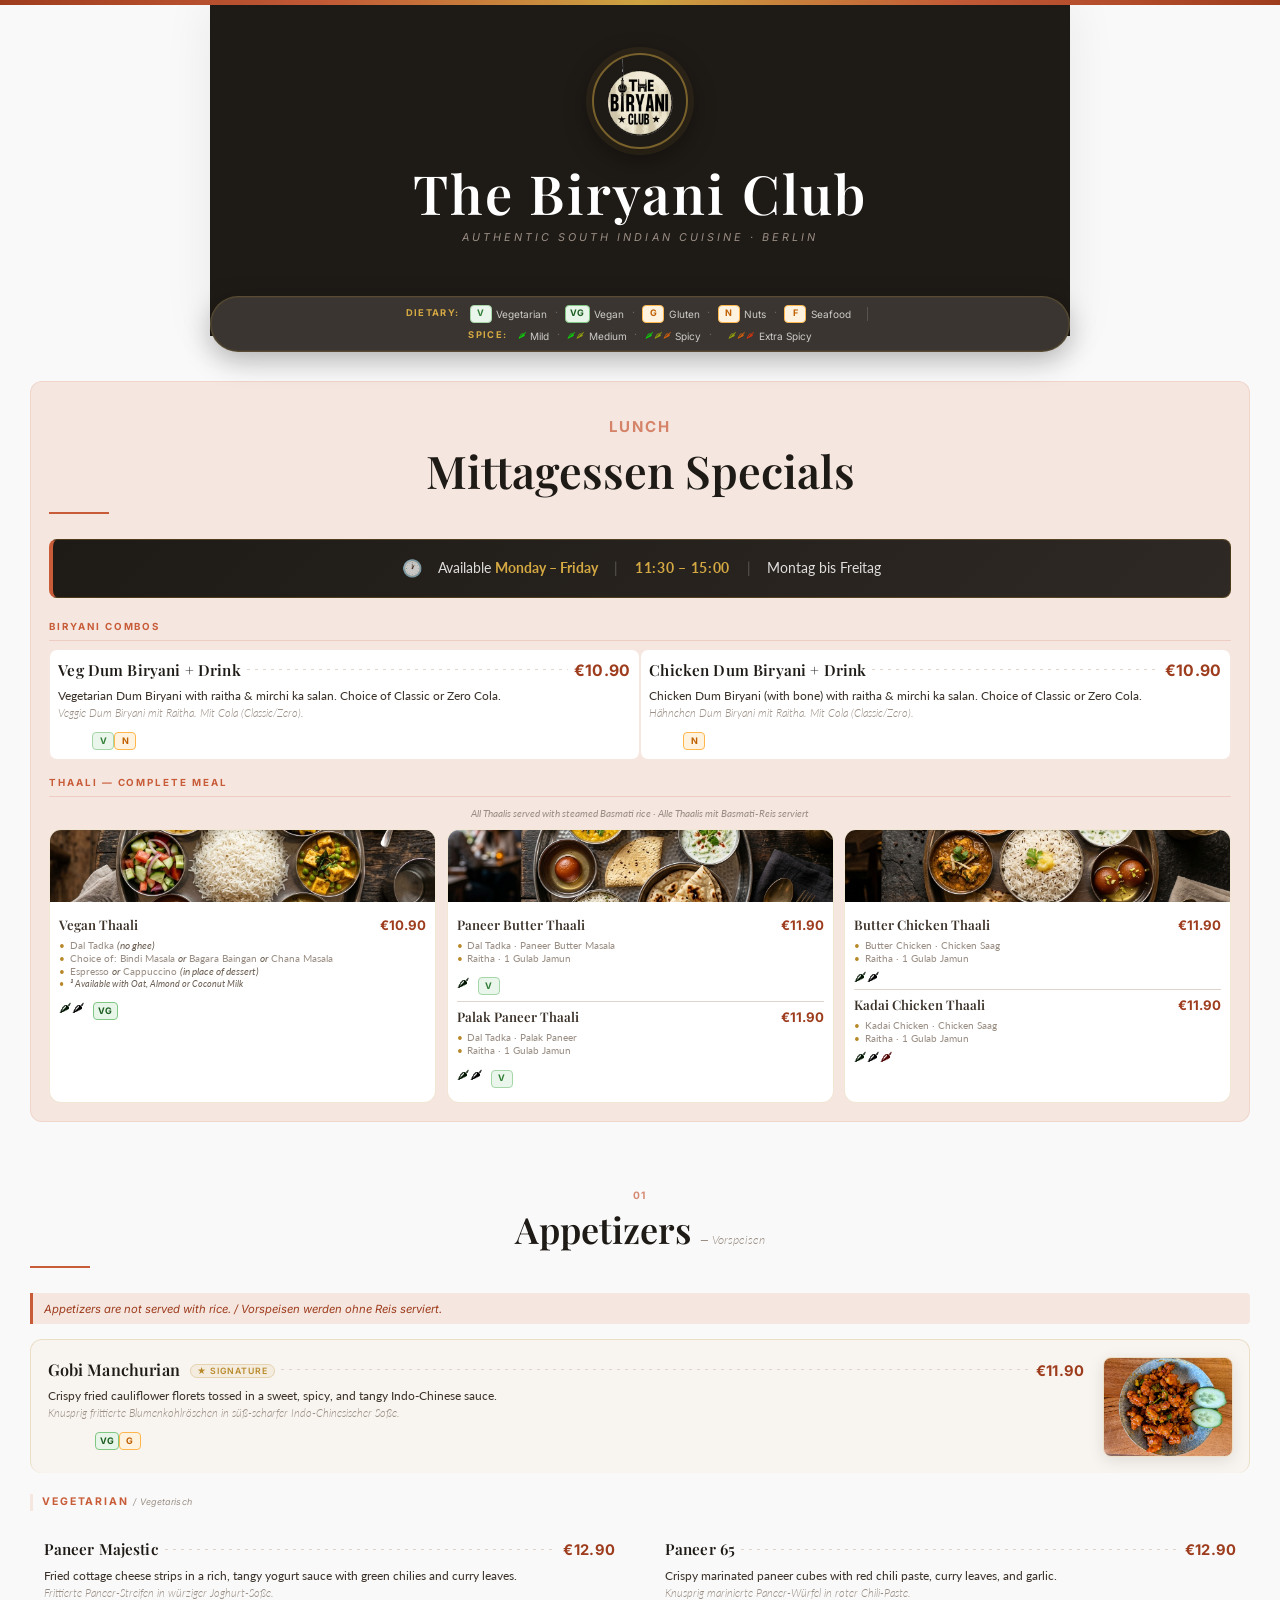
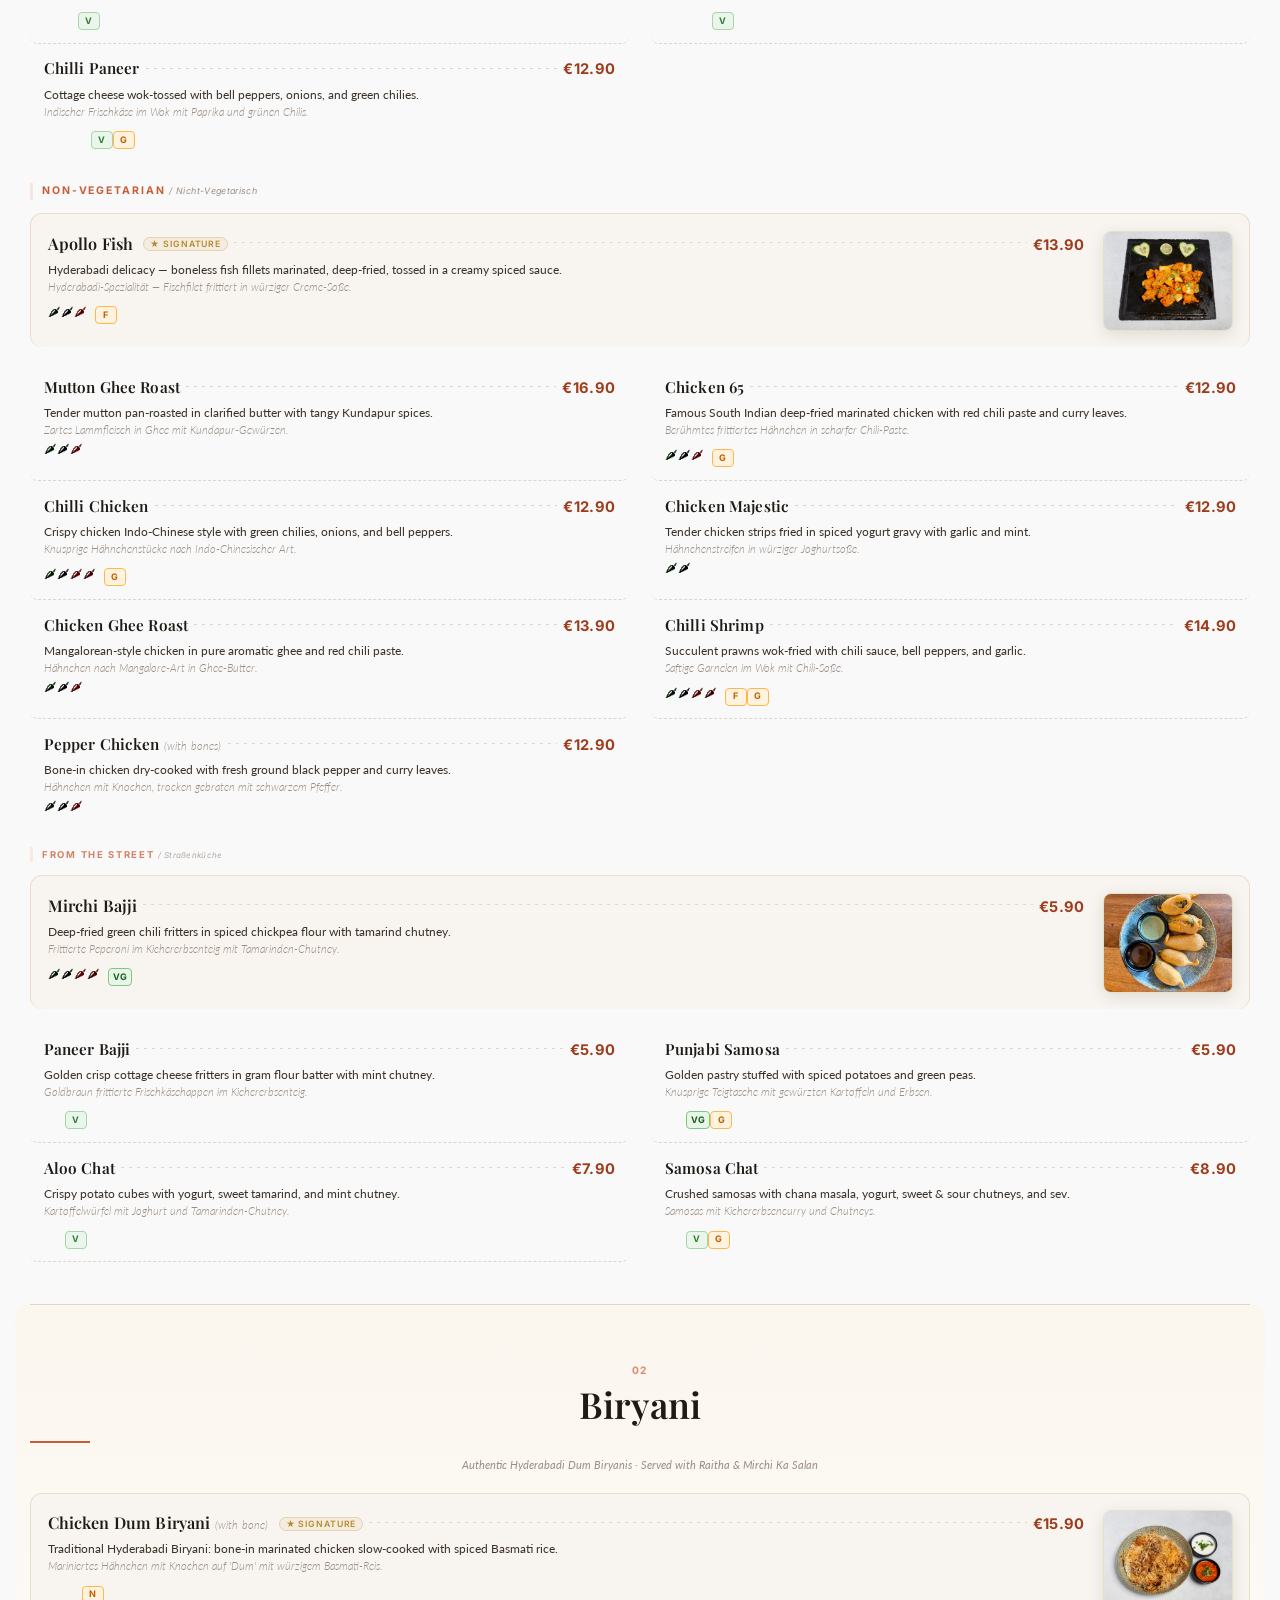
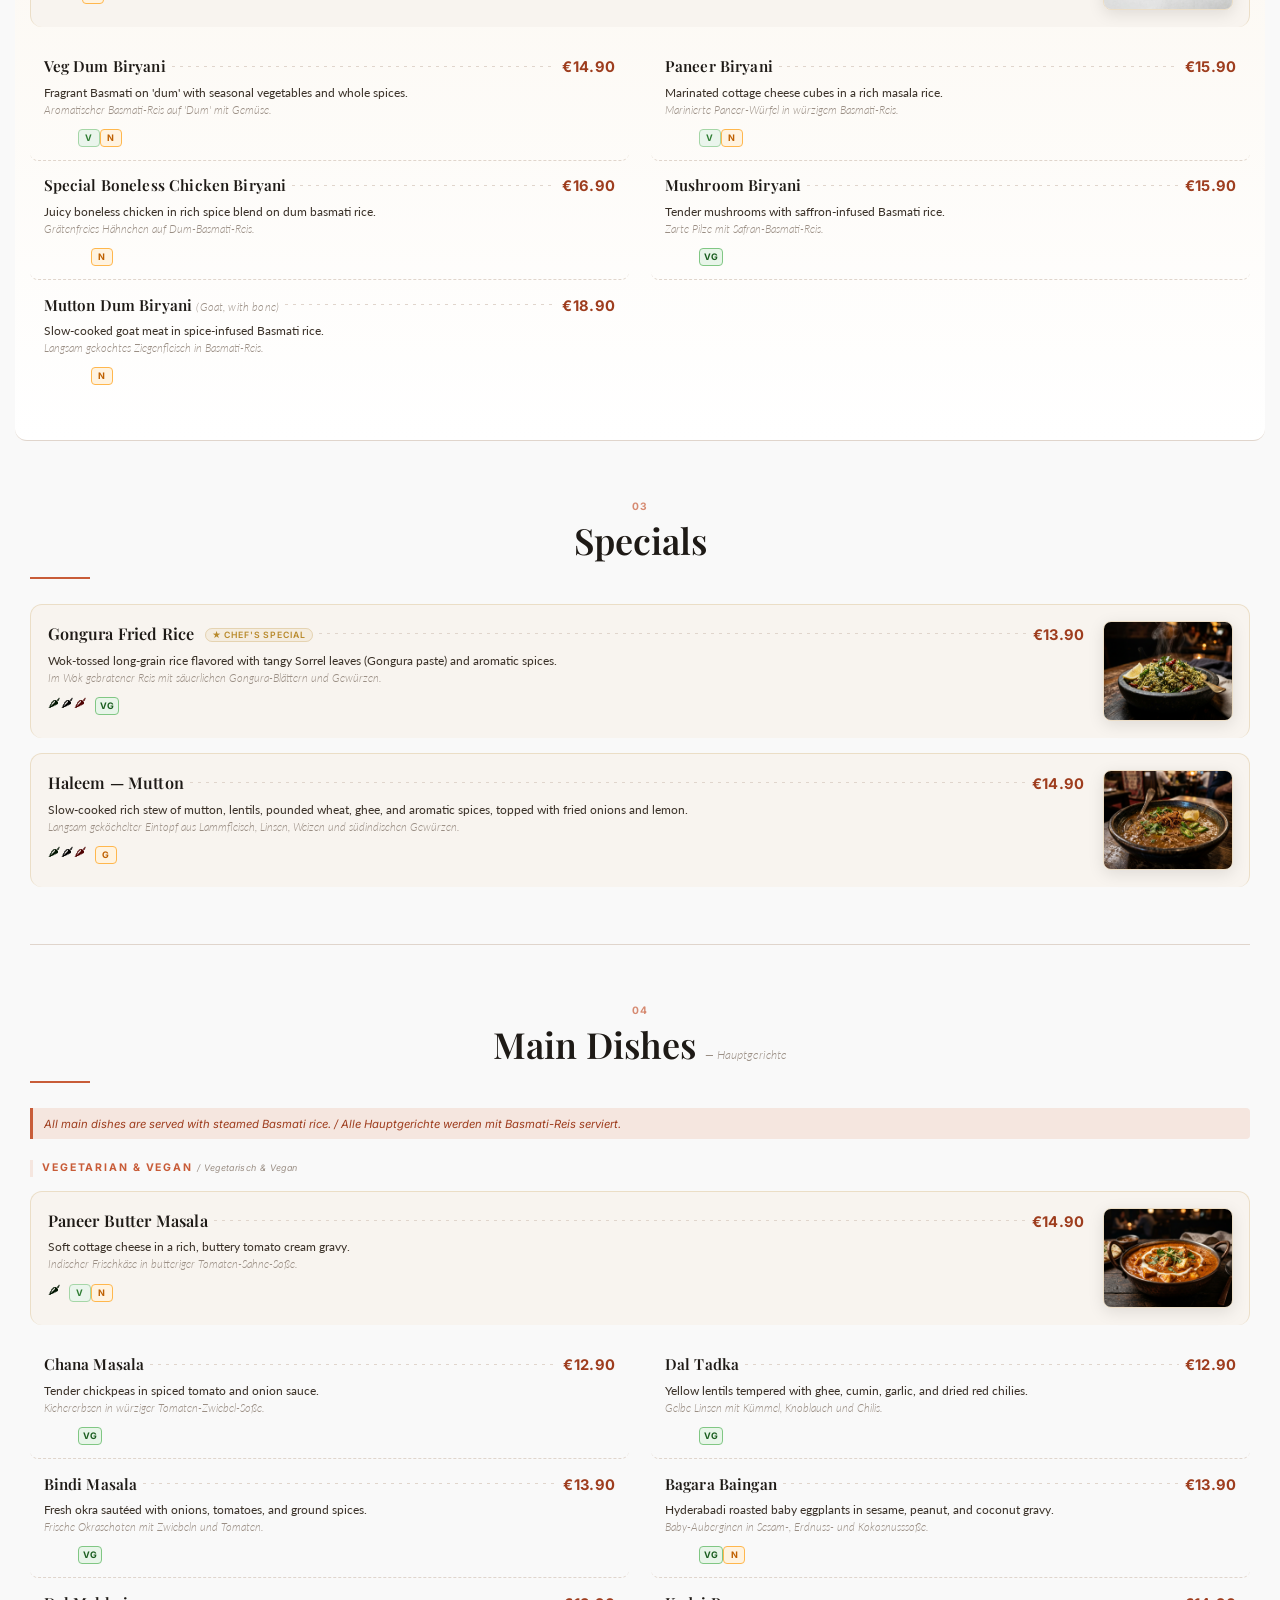
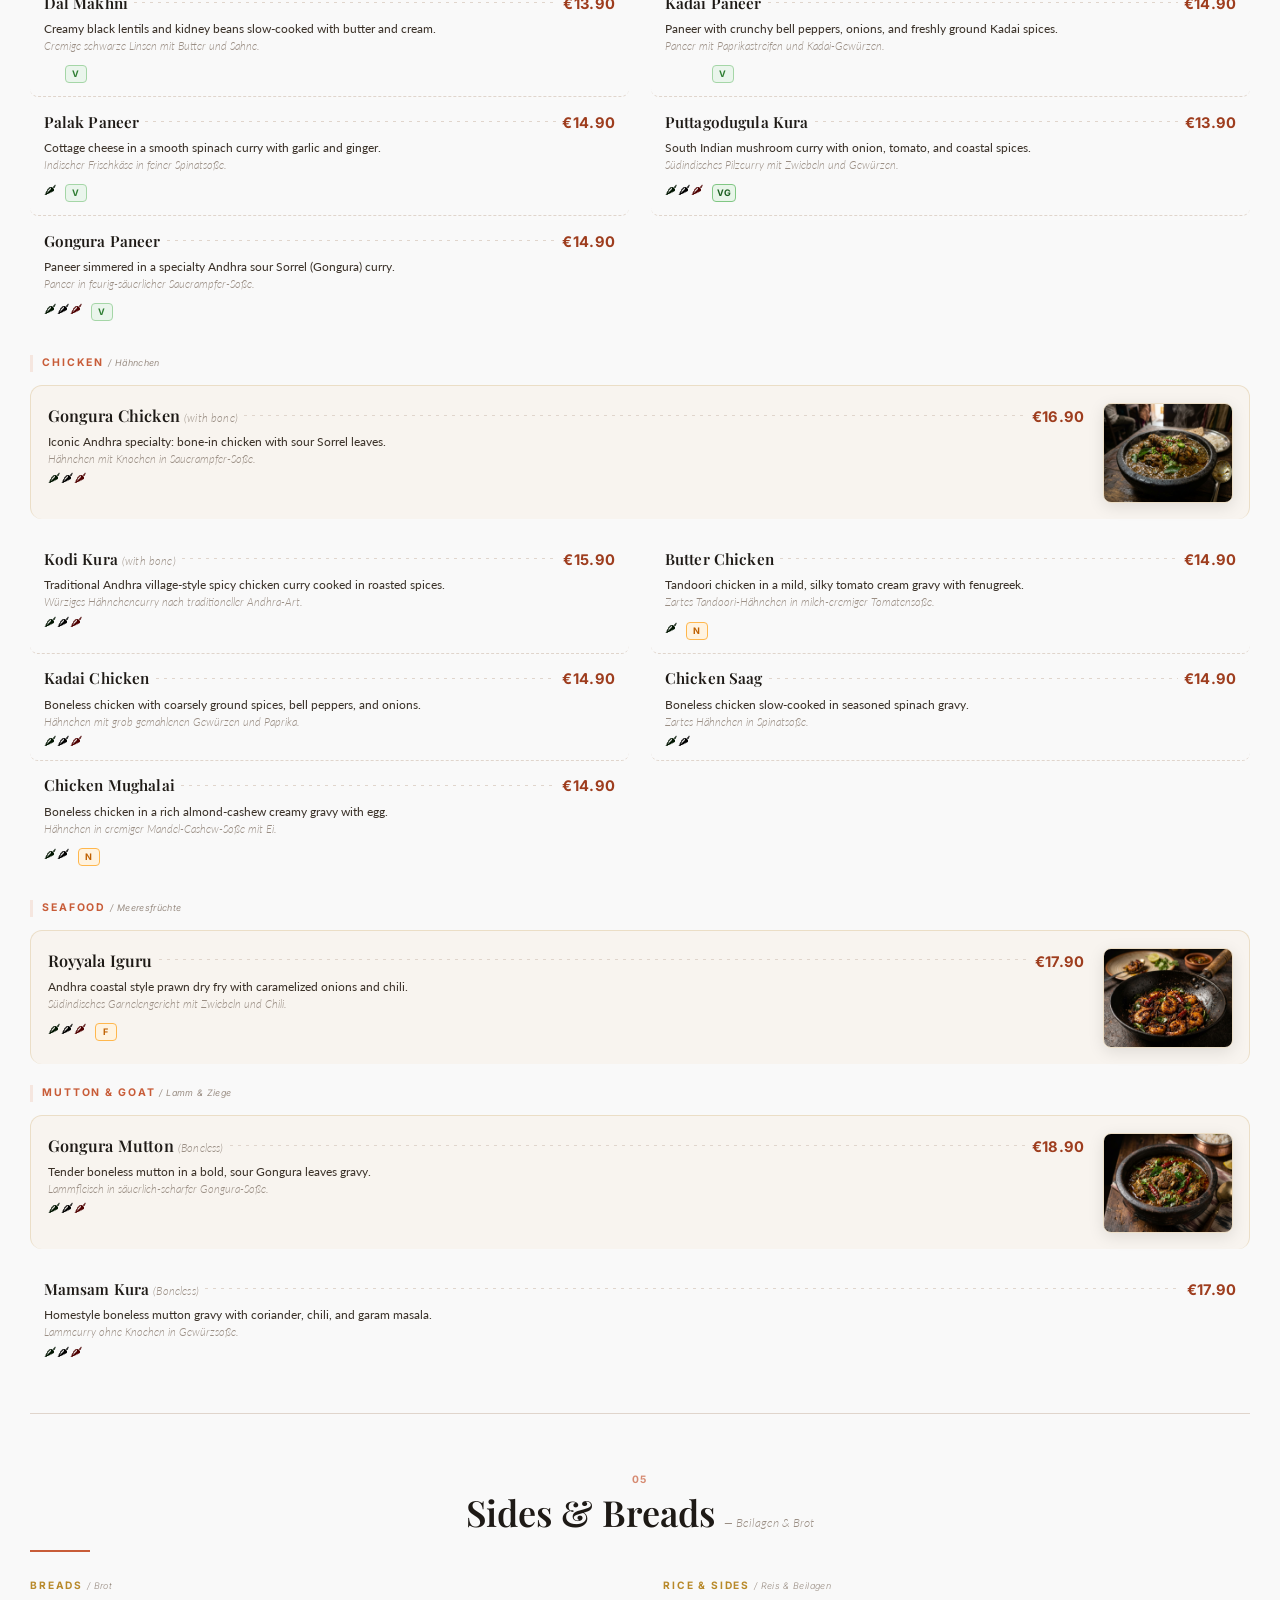
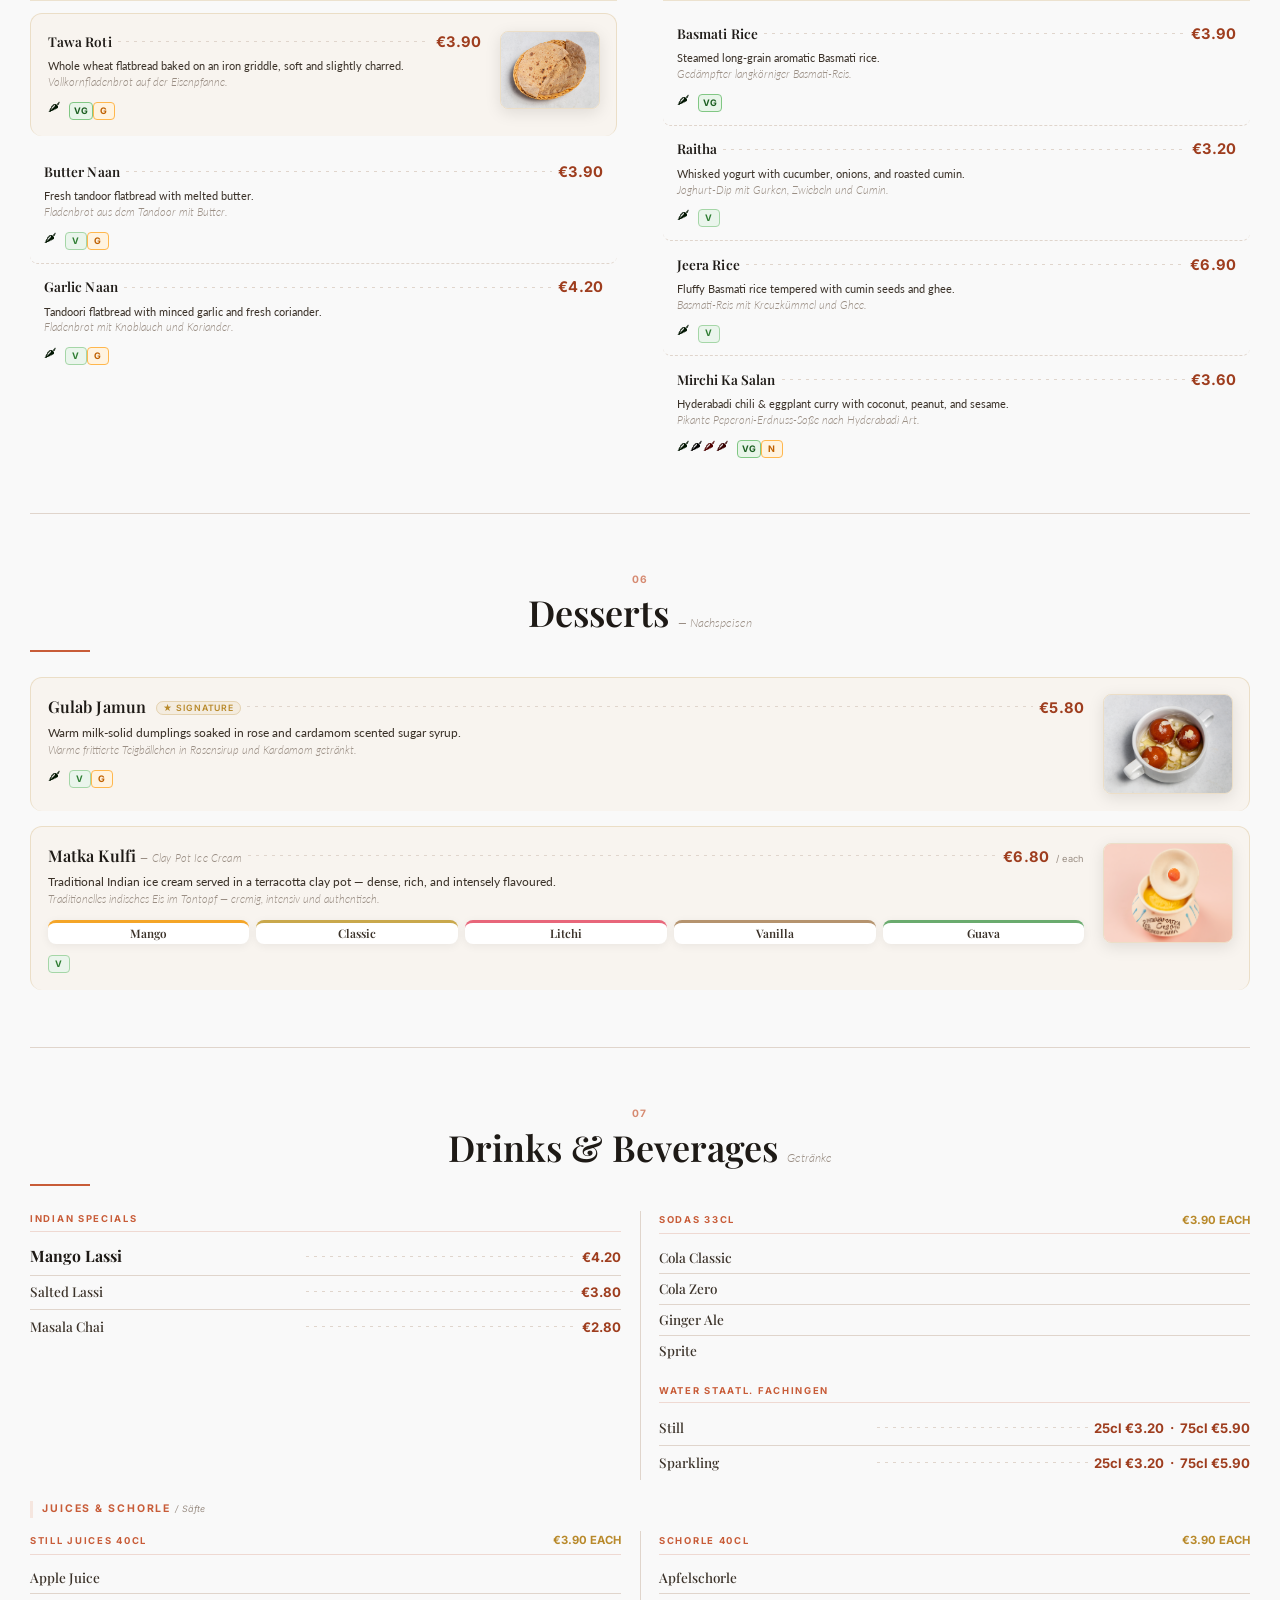
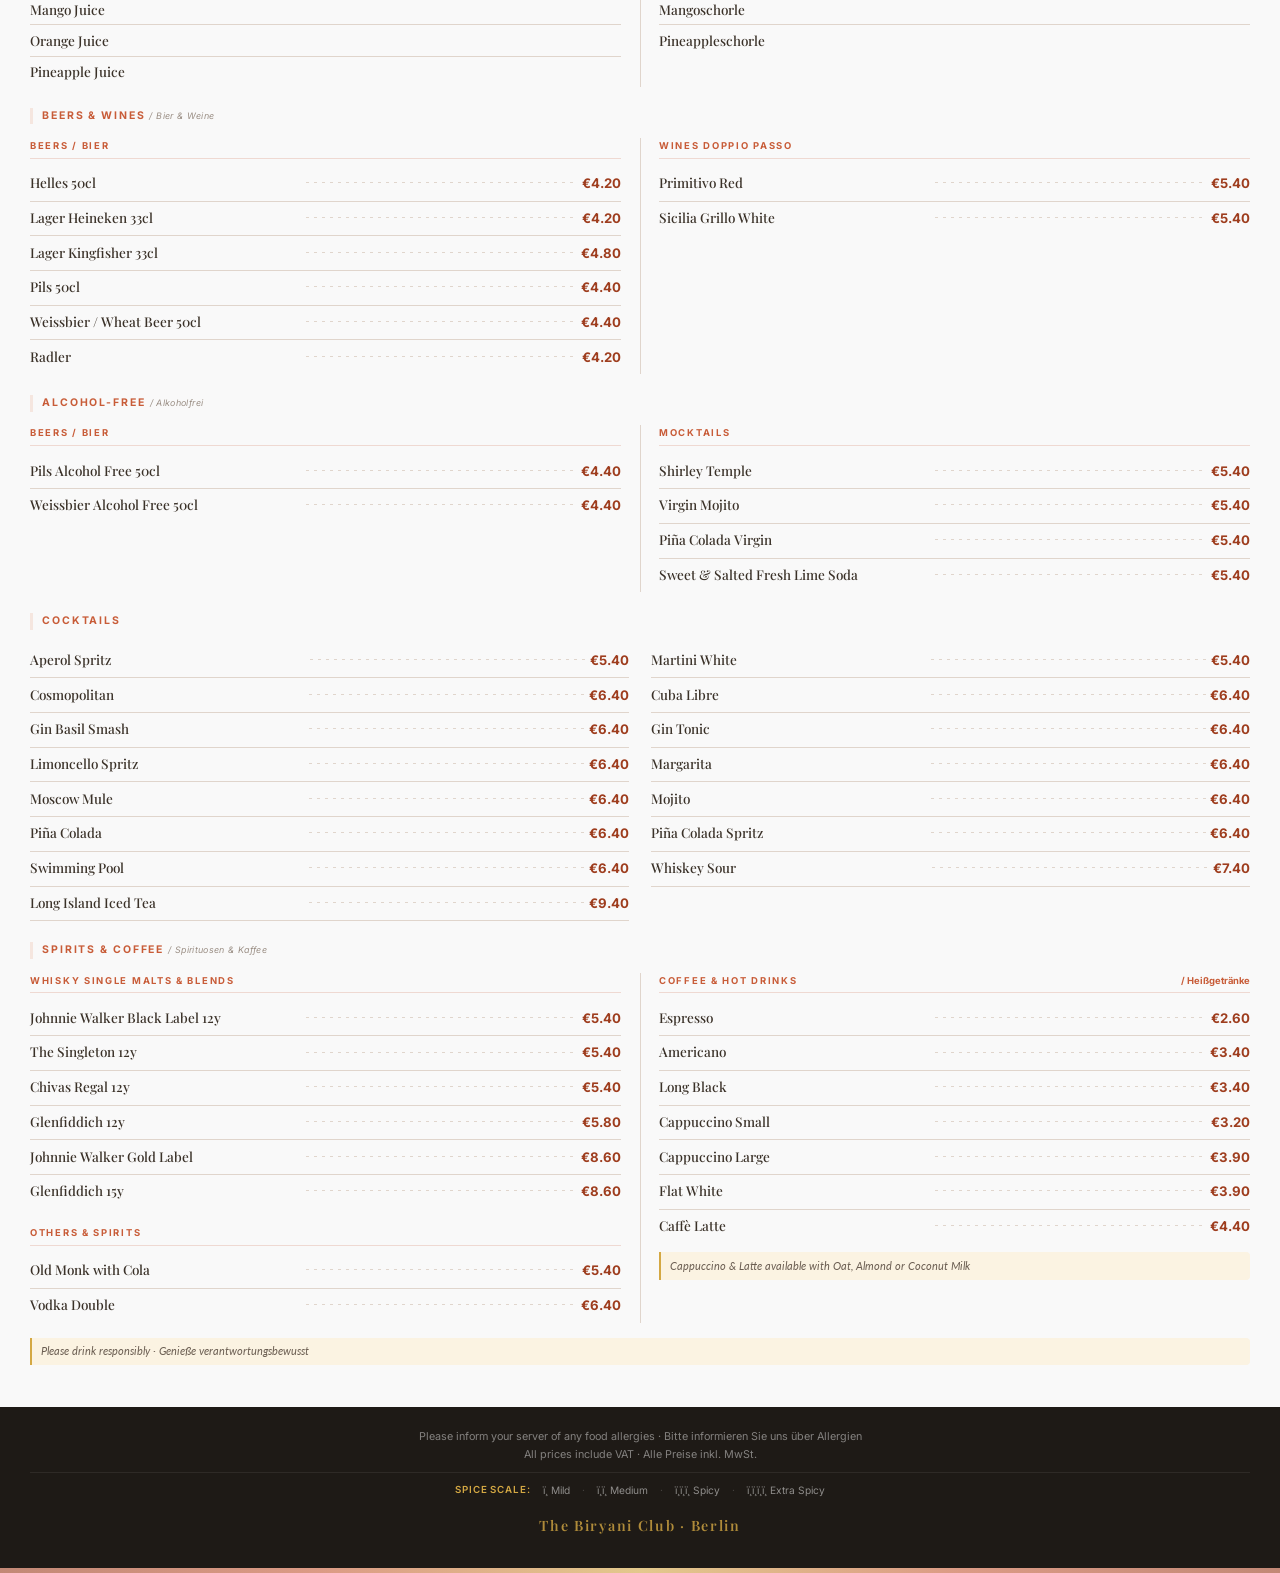
==== commit cf40da38: "print: physical HTML spacer divs for pages 3/6/9 (bulletproof against Chrome margin collapse)" ====
--- a/menu-version-1-current/index.html
+++ b/menu-version-1-current/index.html
@@ -303,6 +303,7 @@
 
     <!--  04. MAIN DISHES  -->
     <section class="menu-section" id="mains">
+      <div class="print-spacer" aria-hidden="true"></div>
       <div class="sec-head">
         <span class="sec-num">04</span>
         <h2 class="sec-title">Main Dishes <span class="sec-title-de">&mdash; Hauptgerichte</span></h2>
@@ -455,6 +456,7 @@
 
     <!--  07. DRINKS & BEVERAGES  -->
     <section class="menu-section" id="drinks">
+      <div class="print-spacer" aria-hidden="true"></div>
       <div class="sec-head">
         <span class="sec-num">07</span>
         <h2 class="sec-title">Drinks &amp; Beverages <span class="sec-title-de"> Getränke</span></h2>
@@ -558,6 +560,7 @@
       </div>
 
       <!--  Cocktails  -->
+      <div class="print-spacer" aria-hidden="true"></div>
       <div class="sub-label">Cocktails</div>
       <div class="drink-grid">
         <div class="drink-item"><span class="drink-name">Aperol Spritz</span><span class="dish-dots"></span><span class="drink-price">&euro;5.40</span></div>
--- a/menu-version-1-current/style.css
+++ b/menu-version-1-current/style.css
@@ -833,6 +833,11 @@
   opacity: 0.8;
 }
 
+/* Print spacer: invisible on screen */
+.print-spacer {
+  display: none;
+}
+
 /* ══════════════════════════════
    PRINT STYLES
 ══════════════════════════════ */
@@ -917,7 +922,6 @@
     page-break-before: always !important;
     break-after: avoid !important;
     page-break-after: avoid !important;
-    padding-top: 4.5rem !important;   /* mirrors menu-main(3.2rem) + sec(1.4rem) = Appetizers top gap */
   }
 
   /* Desserts follows immediately on the same page as Sides */
@@ -928,11 +932,10 @@
     page-break-after: always !important;
   }
 
-  /* Drinks: its own page (page 7) */
+  /* Drinks: its own page (page 6) — NO top spacer, flush like #sides */
   #drinks {
     break-before: page !important;
     page-break-before: always !important;
-    padding-top: 4.5rem !important;   /* mirrors menu-main(3.2rem) + sec(1.4rem) = Appetizers top gap */
   }
 
   /* ─────────────────────────────────────
@@ -1108,11 +1111,11 @@
   #drinks .drink-grid,
   #drinks .drink-item  { break-inside: avoid !important; page-break-inside: avoid !important; }
 
-  /* Cocktails sub-label + grid: start at the top of the next page (page 10) */
+  /* Cocktails sub-label: page 9 — no ::before, margin-top only on the element */
   #drinks .sub-label:last-of-type {
     break-before: page !important;
     page-break-before: always !important;
-    padding-top: 4.5rem !important;   /* mirrors menu-main(3.2rem) + sec(1.4rem) = Appetizers top gap */
+    display: block !important;
   }
   /* Target the cocktails sub-label specifically (it immediately precedes .drink-grid) */
   #drinks .drink-grid {
@@ -1121,13 +1124,22 @@
   }
 
   /* ─────────────────────────────────────
-     7. MAIN DISHES — breathing room at page top
-     Kodi Kura & Pepper Chicken start this page;
-     add generous top padding so they're not cramped.
+     7. PHYSICAL PRINT SPACERS
+     HTML <div class="print-spacer"> elements are hidden on screen
+     and displayed as 60px blocks on print. Chrome cannot collapse
+     a real DOM node — this is the only reliable method.
   ───────────────────────────────────────*/
-  #mains {
-    padding-top: 2rem !important;
-  }
+  .print-spacer {
+    display: block !important;
+    height: 60px !important;
+    width: 100% !important;
+    margin: 0 !important;
+    padding: 0 !important;
+    border: none !important;
+    line-height: 0 !important;
+    font-size: 0 !important;
+  }
+
   #mains .sec-head {
     margin-bottom: 1.6rem !important;
   }
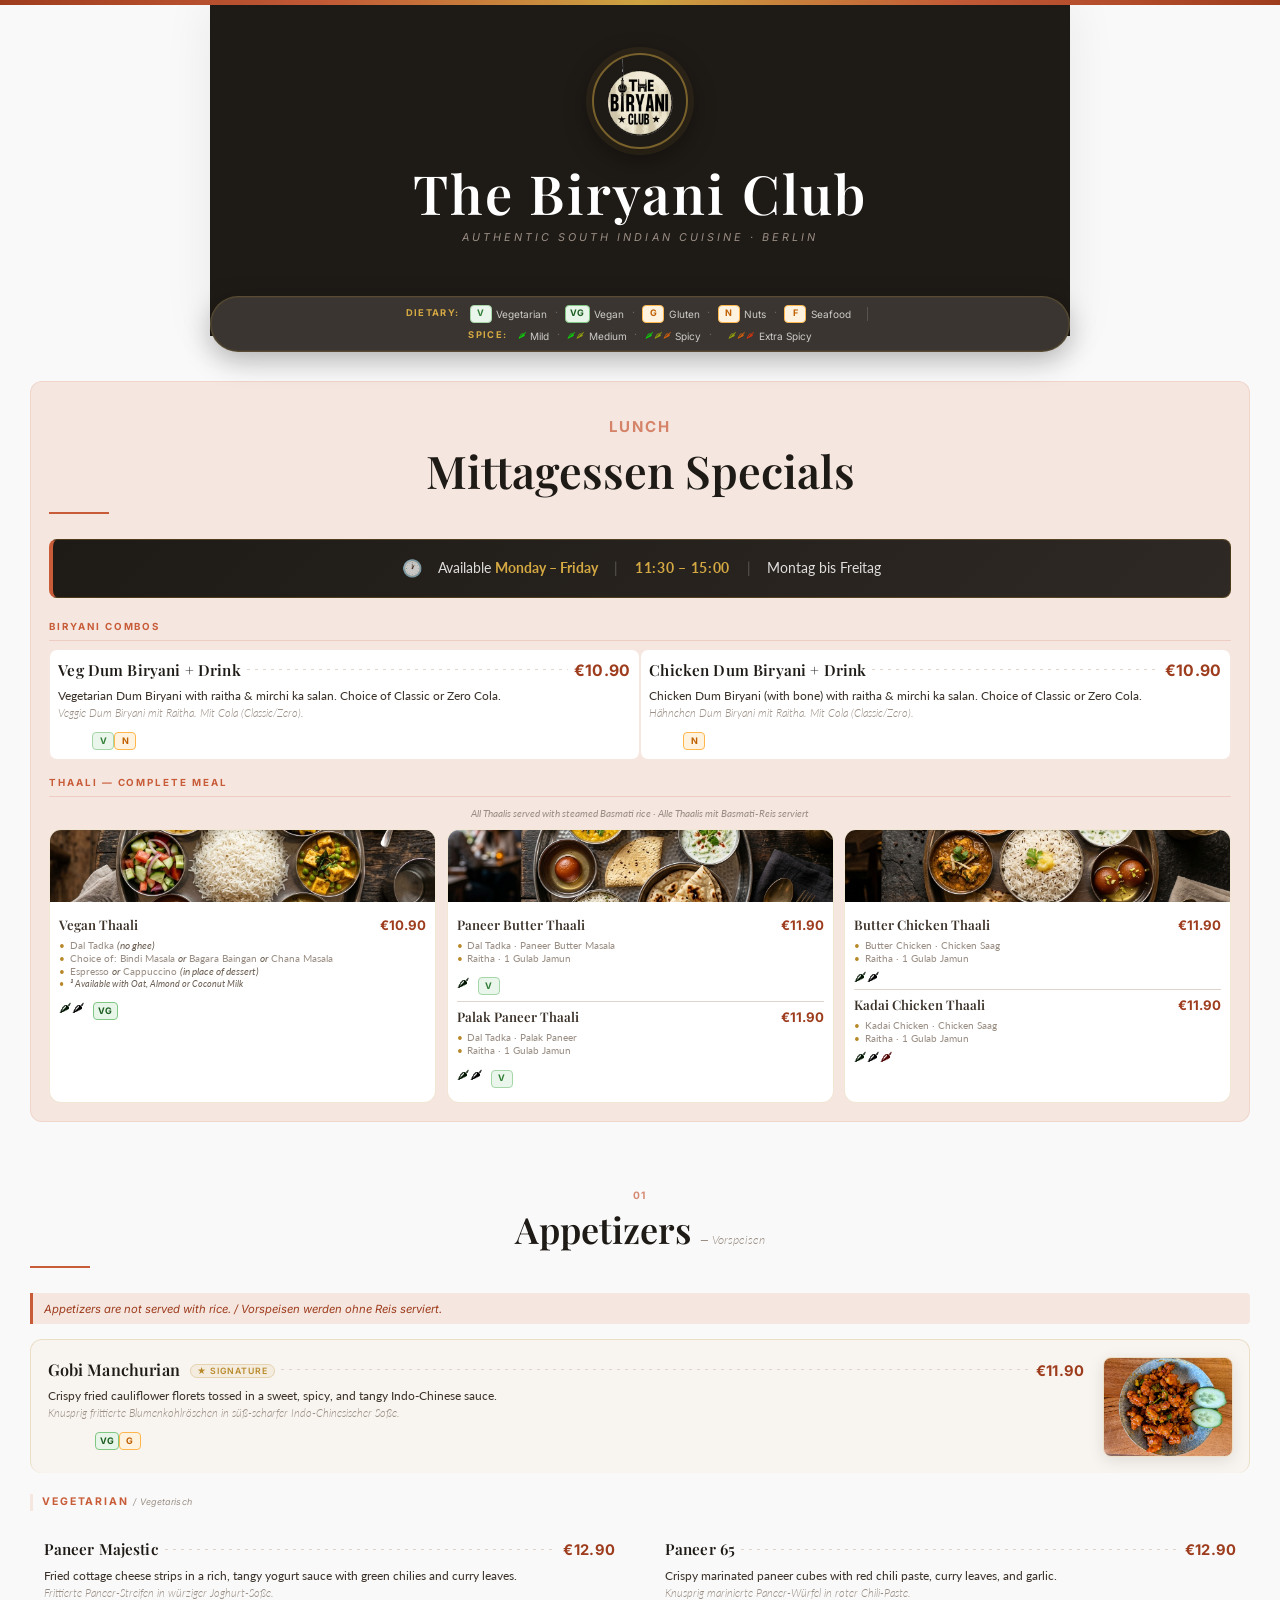
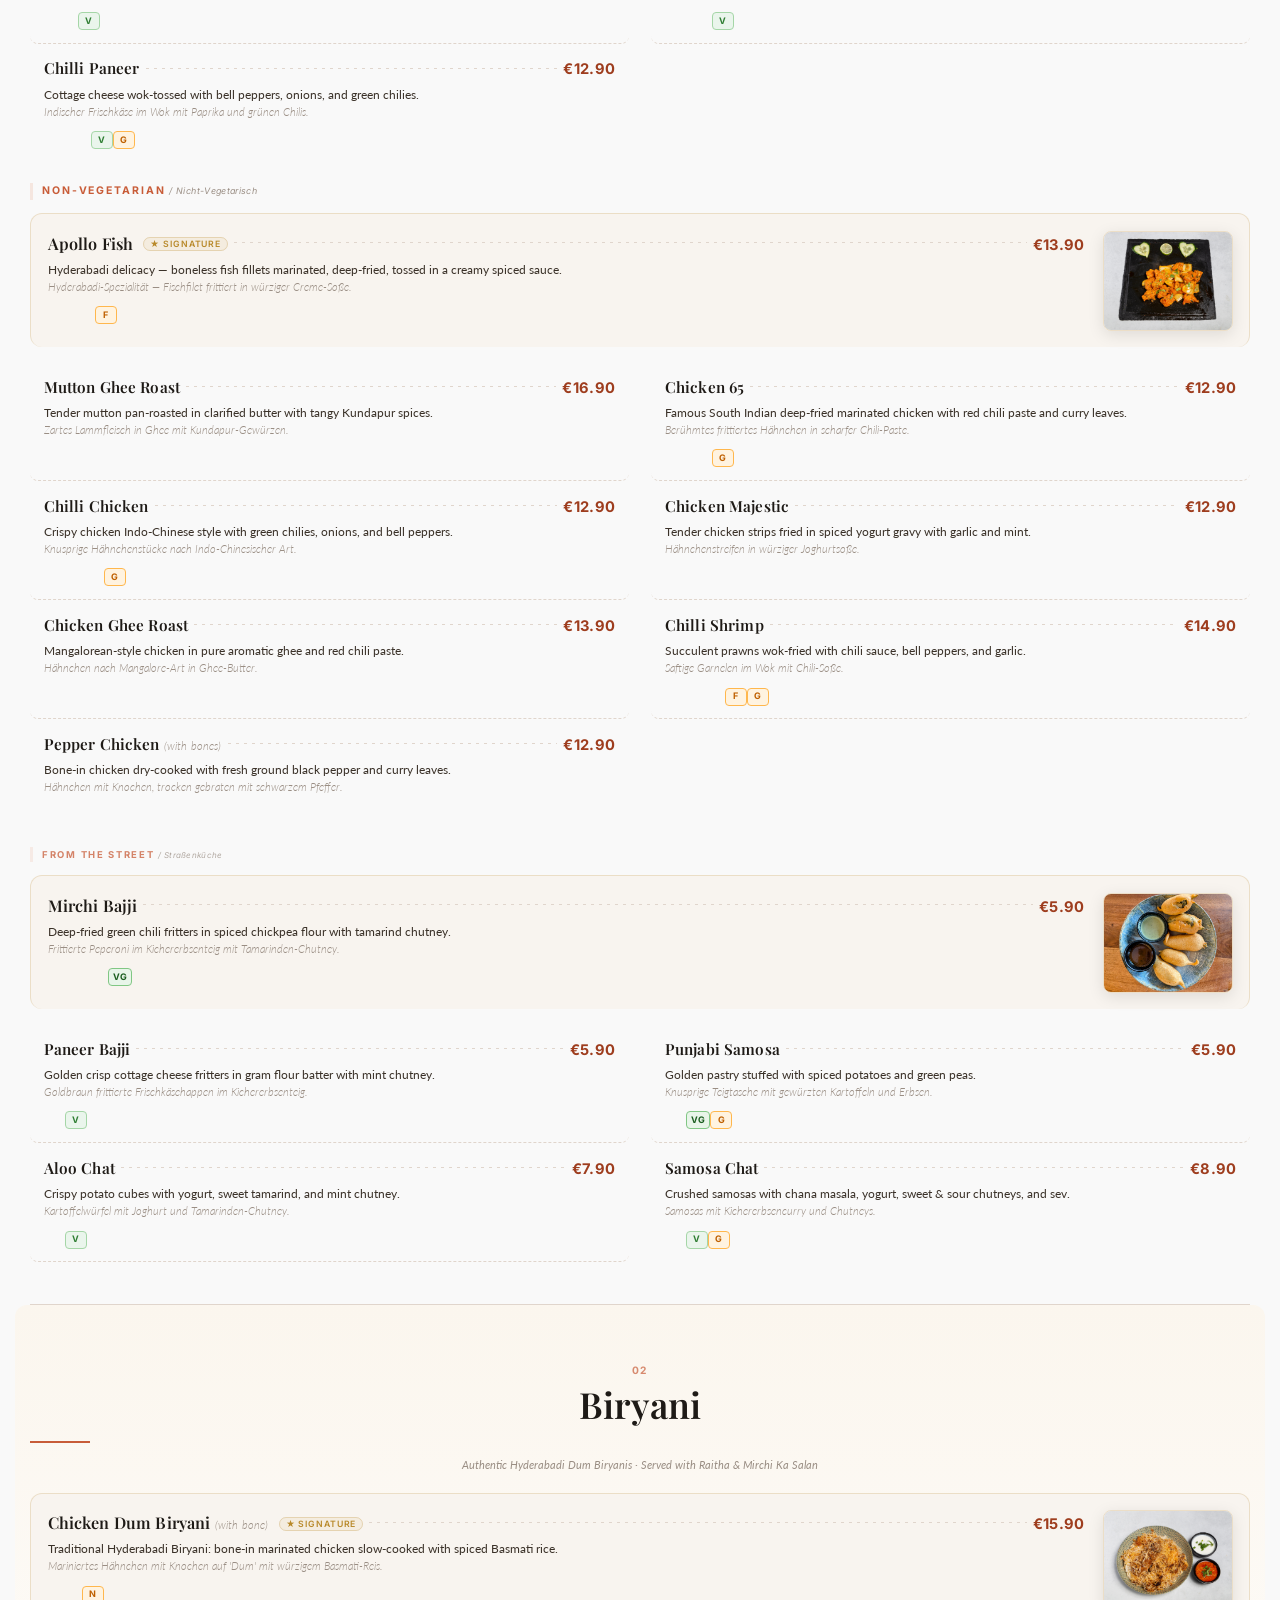
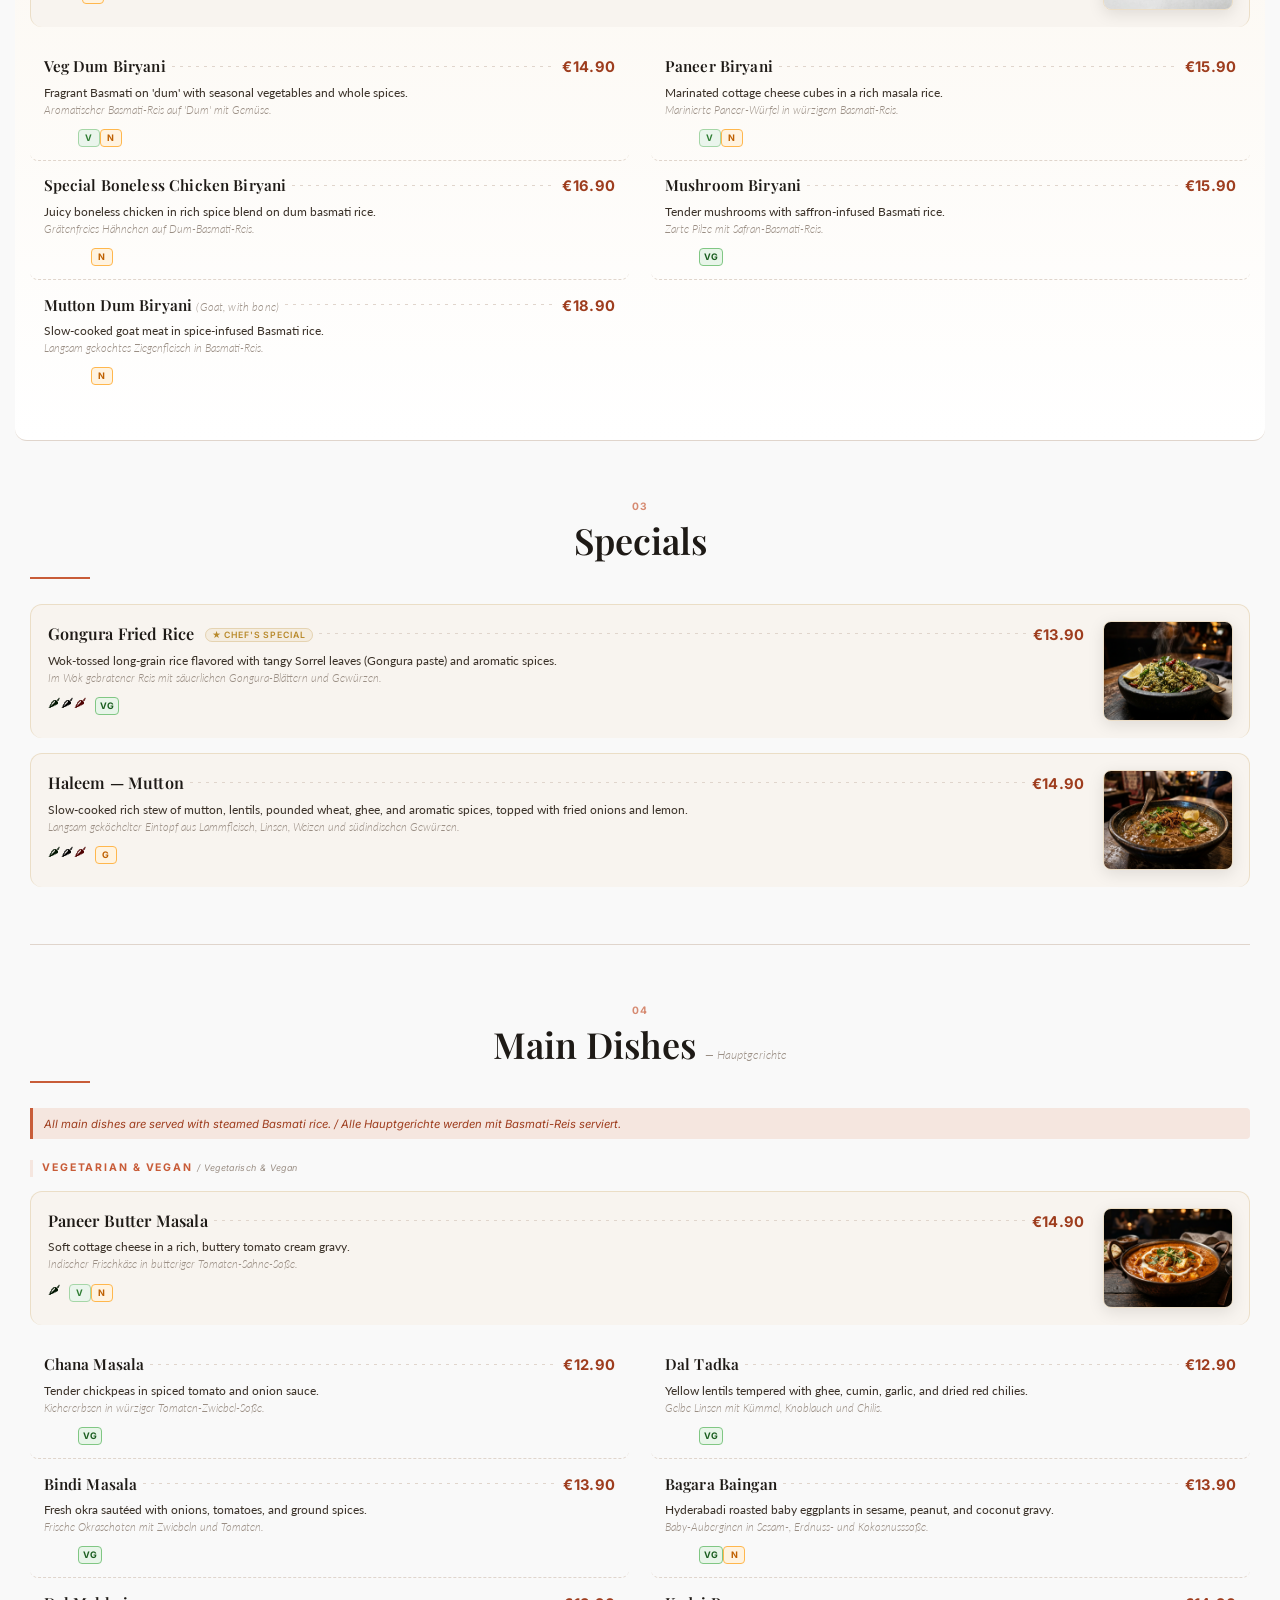
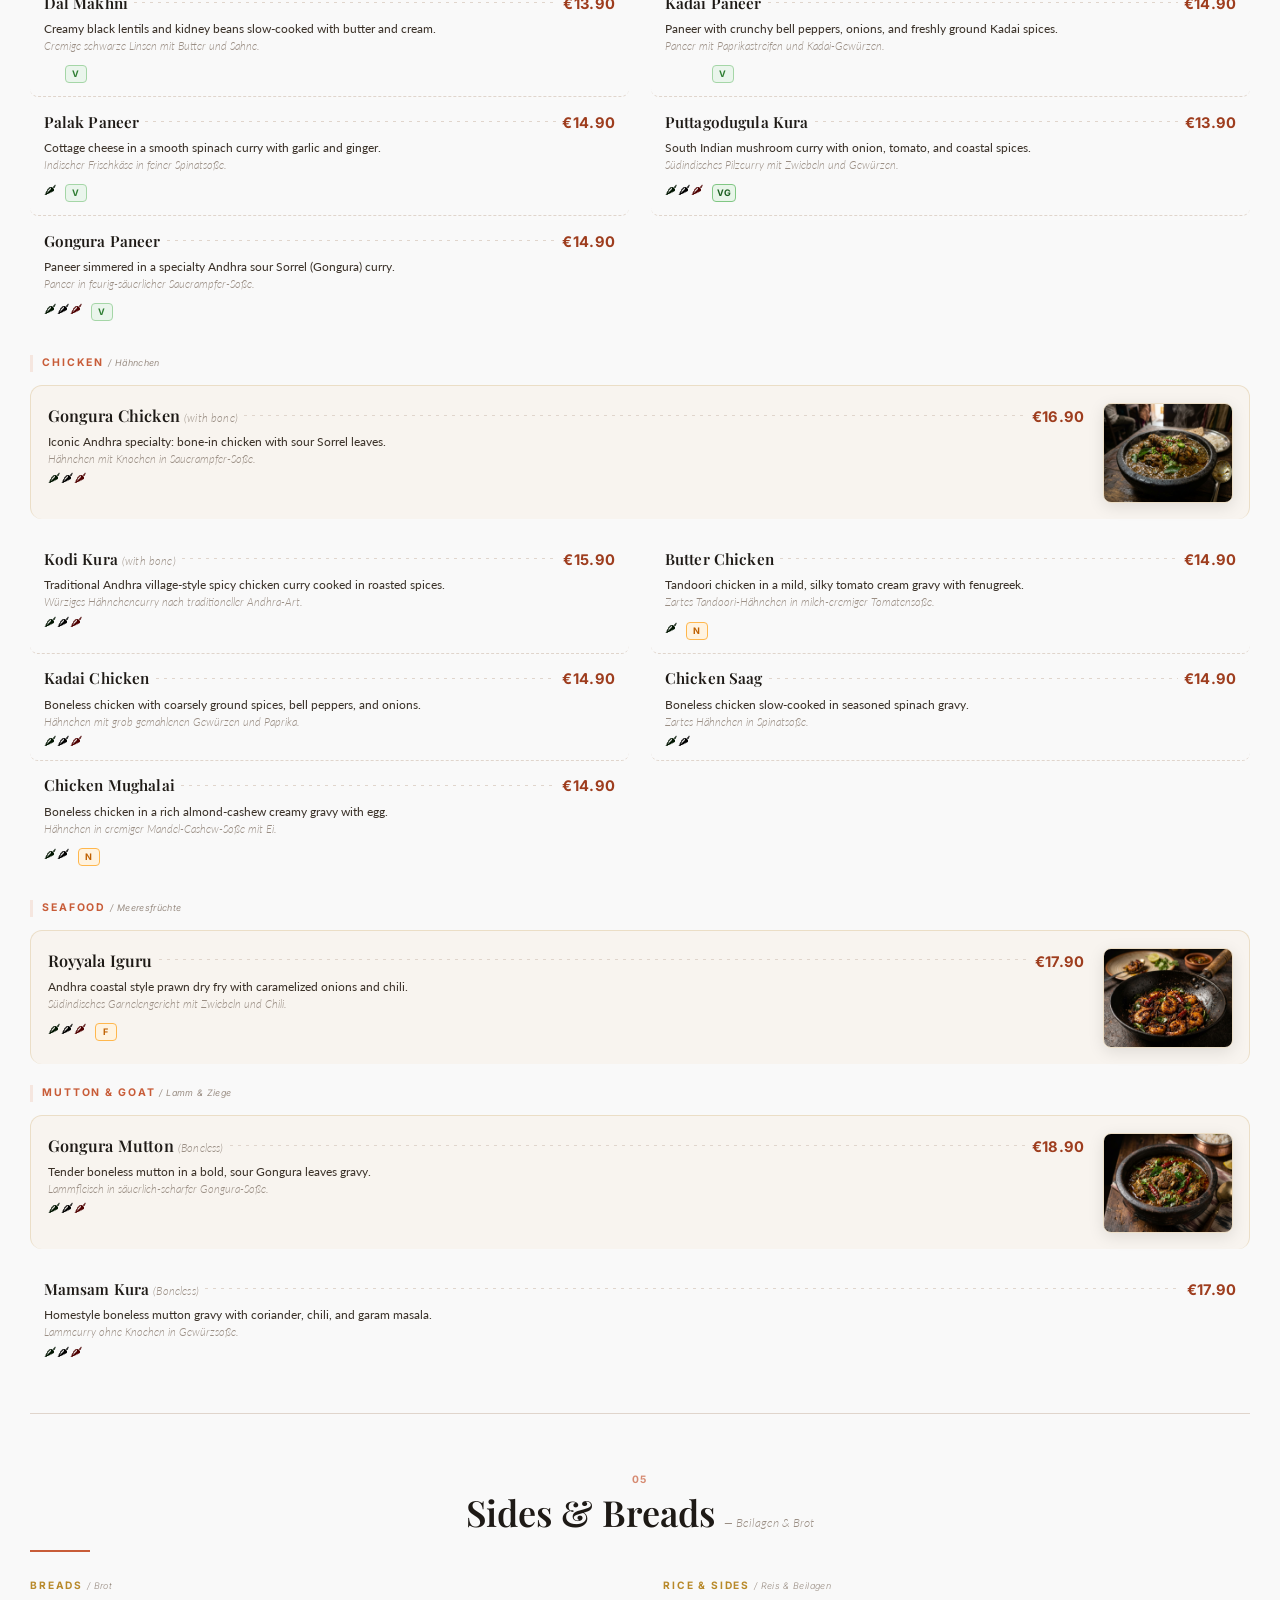
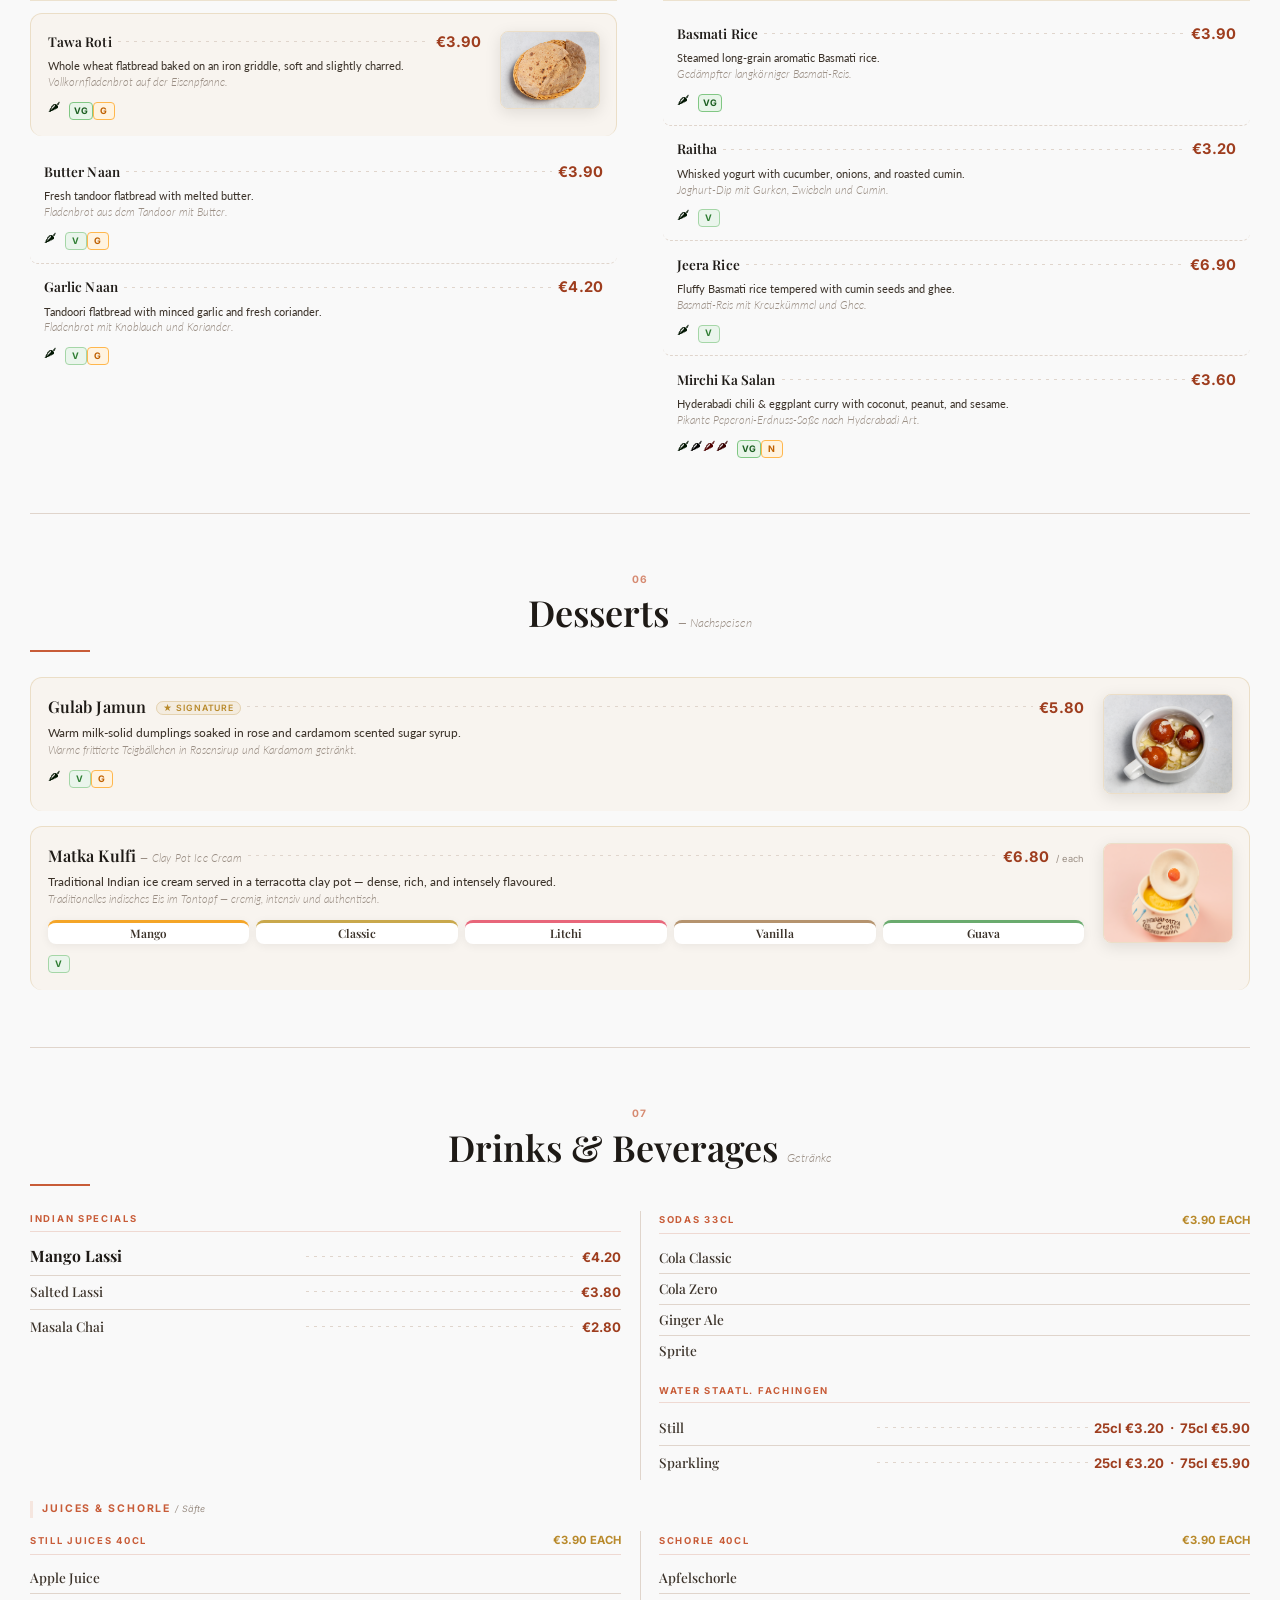
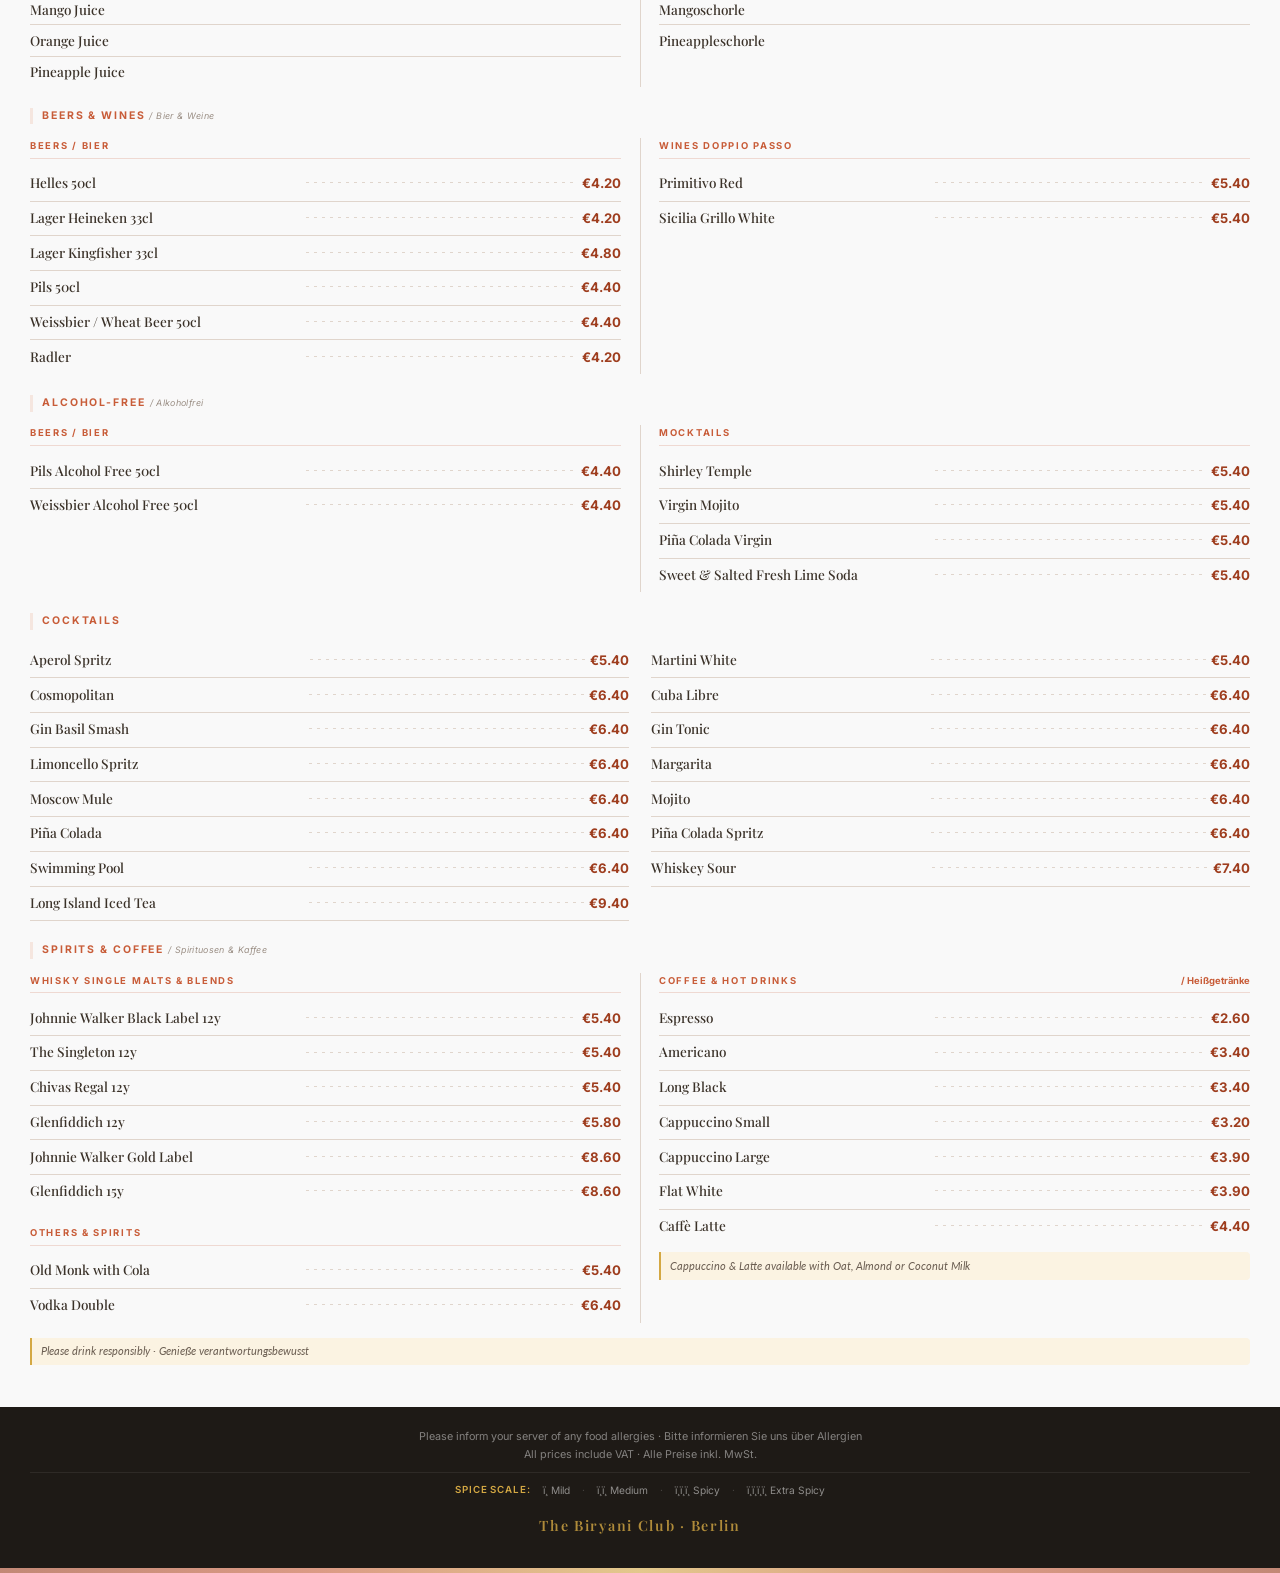
==== commit d6003f53: "print: clean slate — print-only-spacer divs with inline display:none, single CSS rule, zero global s" ====
--- a/menu-version-1-current/index.html
+++ b/menu-version-1-current/index.html
@@ -225,6 +225,7 @@
         <div class="dish-row"><div class="dish-top"><h3 class="dish-name">Pepper Chicken <span class="dish-note">(with bones)</span></h3><span class="dish-dots"></span><span class="dish-price">&euro;12.90</span></div><p class="dish-en">Bone-in chicken dry-cooked with fresh ground black pepper and curry leaves.</p><p class="dish-de">H&auml;hnchen mit Knochen, trocken gebraten mit schwarzem Pfeffer.</p><div class="dish-meta"><span class="spice-tag"><i class="sp sp-g">&#127798;</i><i class="sp sp-y">&#127798;</i><i class="sp sp-r">&#127798;</i></span></div></div>
       </div>
 
+      <div class="print-only-spacer" style="display:none;"></div>
       <!-- FROM THE STREET &mdash; sub-section of Appetizers -->
       <div class="sub-label street-sublabel"> From the Street <em>/ Stra&szlig;enk&uuml;che</em></div>
       <div class="dish-row dish-hero" id="dish-street">
@@ -303,7 +304,6 @@
 
     <!--  04. MAIN DISHES  -->
     <section class="menu-section" id="mains">
-      <div class="print-spacer" aria-hidden="true"></div>
       <div class="sec-head">
         <span class="sec-num">04</span>
         <h2 class="sec-title">Main Dishes <span class="sec-title-de">&mdash; Hauptgerichte</span></h2>
@@ -336,6 +336,7 @@
         <div class="dish-row"><div class="dish-top"><h3 class="dish-name">Gongura Paneer</h3><span class="dish-dots"></span><span class="dish-price">&euro;14.90</span></div><p class="dish-en">Paneer simmered in a specialty Andhra sour Sorrel (Gongura) curry.</p><p class="dish-de">Paneer in feurig-s&auml;uerlicher Sauerampfer-So&szlig;e.</p><div class="dish-meta"><span class="spice-tag"><i class="sp sp-g">&#127798;</i><i class="sp sp-y">&#127798;</i><i class="sp sp-r">&#127798;</i></span><div class="badges"><span class="bdg bdg-v">V</span></div></div></div>
       </div>
 
+      <div class="print-only-spacer" style="display:none;"></div>
       <div class="sub-label">Chicken <em>/ H&auml;hnchen</em></div>
       <div class="dish-row dish-hero" id="dish-gongura-chicken">
         <div class="dish-info">
@@ -456,7 +457,6 @@
 
     <!--  07. DRINKS & BEVERAGES  -->
     <section class="menu-section" id="drinks">
-      <div class="print-spacer" aria-hidden="true"></div>
       <div class="sec-head">
         <span class="sec-num">07</span>
         <h2 class="sec-title">Drinks &amp; Beverages <span class="sec-title-de"> Getränke</span></h2>
@@ -560,7 +560,7 @@
       </div>
 
       <!--  Cocktails  -->
-      <div class="print-spacer" aria-hidden="true"></div>
+      <div class="print-only-spacer" style="display:none;"></div>
       <div class="sub-label">Cocktails</div>
       <div class="drink-grid">
         <div class="drink-item"><span class="drink-name">Aperol Spritz</span><span class="dish-dots"></span><span class="drink-price">&euro;5.40</span></div>
--- a/menu-version-1-current/style.css
+++ b/menu-version-1-current/style.css
@@ -833,10 +833,6 @@
   opacity: 0.8;
 }
 
-/* Print spacer: invisible on screen */
-.print-spacer {
-  display: none;
-}
 
 /* ══════════════════════════════
    PRINT STYLES
@@ -1124,20 +1120,15 @@
   }
 
   /* ─────────────────────────────────────
-     7. PHYSICAL PRINT SPACERS
-     HTML <div class="print-spacer"> elements are hidden on screen
-     and displayed as 60px blocks on print. Chrome cannot collapse
-     a real DOM node — this is the only reliable method.
+     7. PRINT-ONLY SPACERS (pages 3, 6, 9)
+     HTML: <div class="print-only-spacer" style="display:none;"></div>
+     Hidden on screen via inline style. Shown on print via !important.
   ───────────────────────────────────────*/
-  .print-spacer {
+  .print-only-spacer {
     display: block !important;
     height: 60px !important;
     width: 100% !important;
-    margin: 0 !important;
-    padding: 0 !important;
-    border: none !important;
-    line-height: 0 !important;
-    font-size: 0 !important;
+    clear: both !important;
   }
 
   #mains .sec-head {
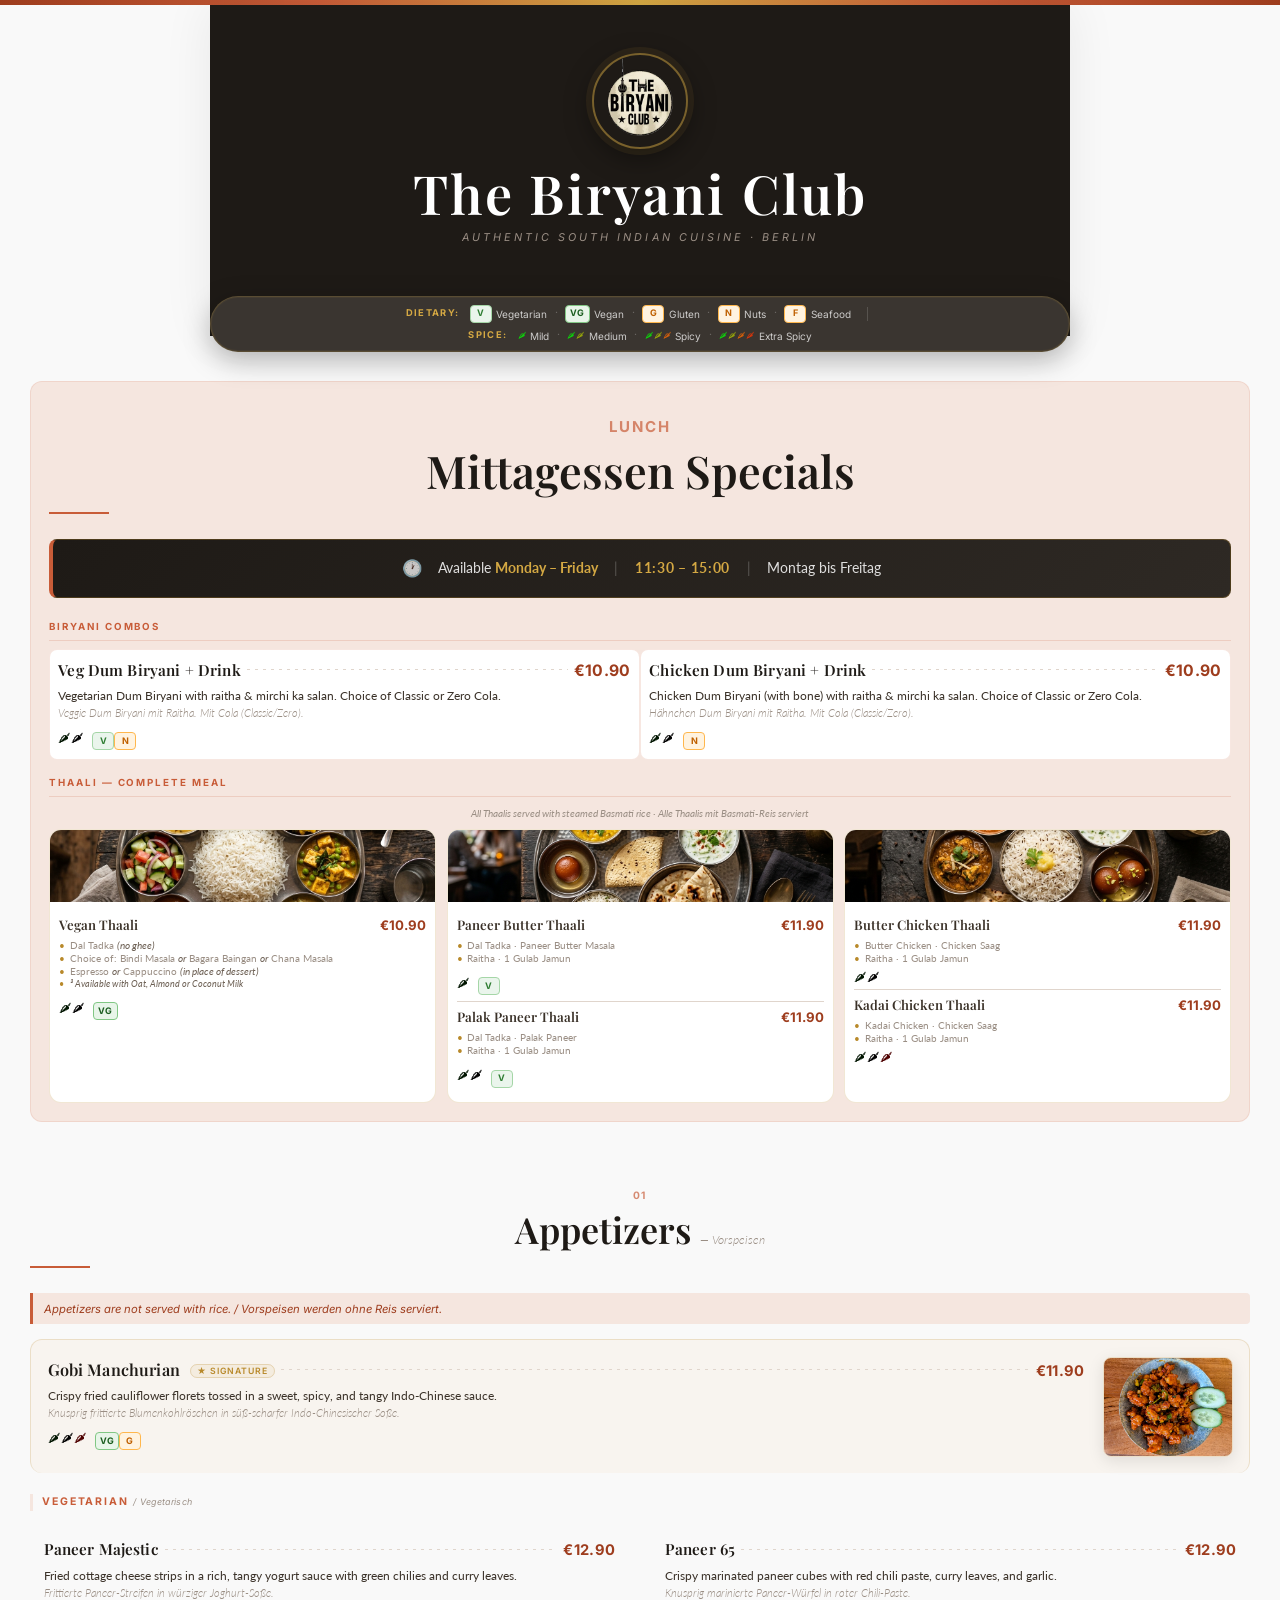
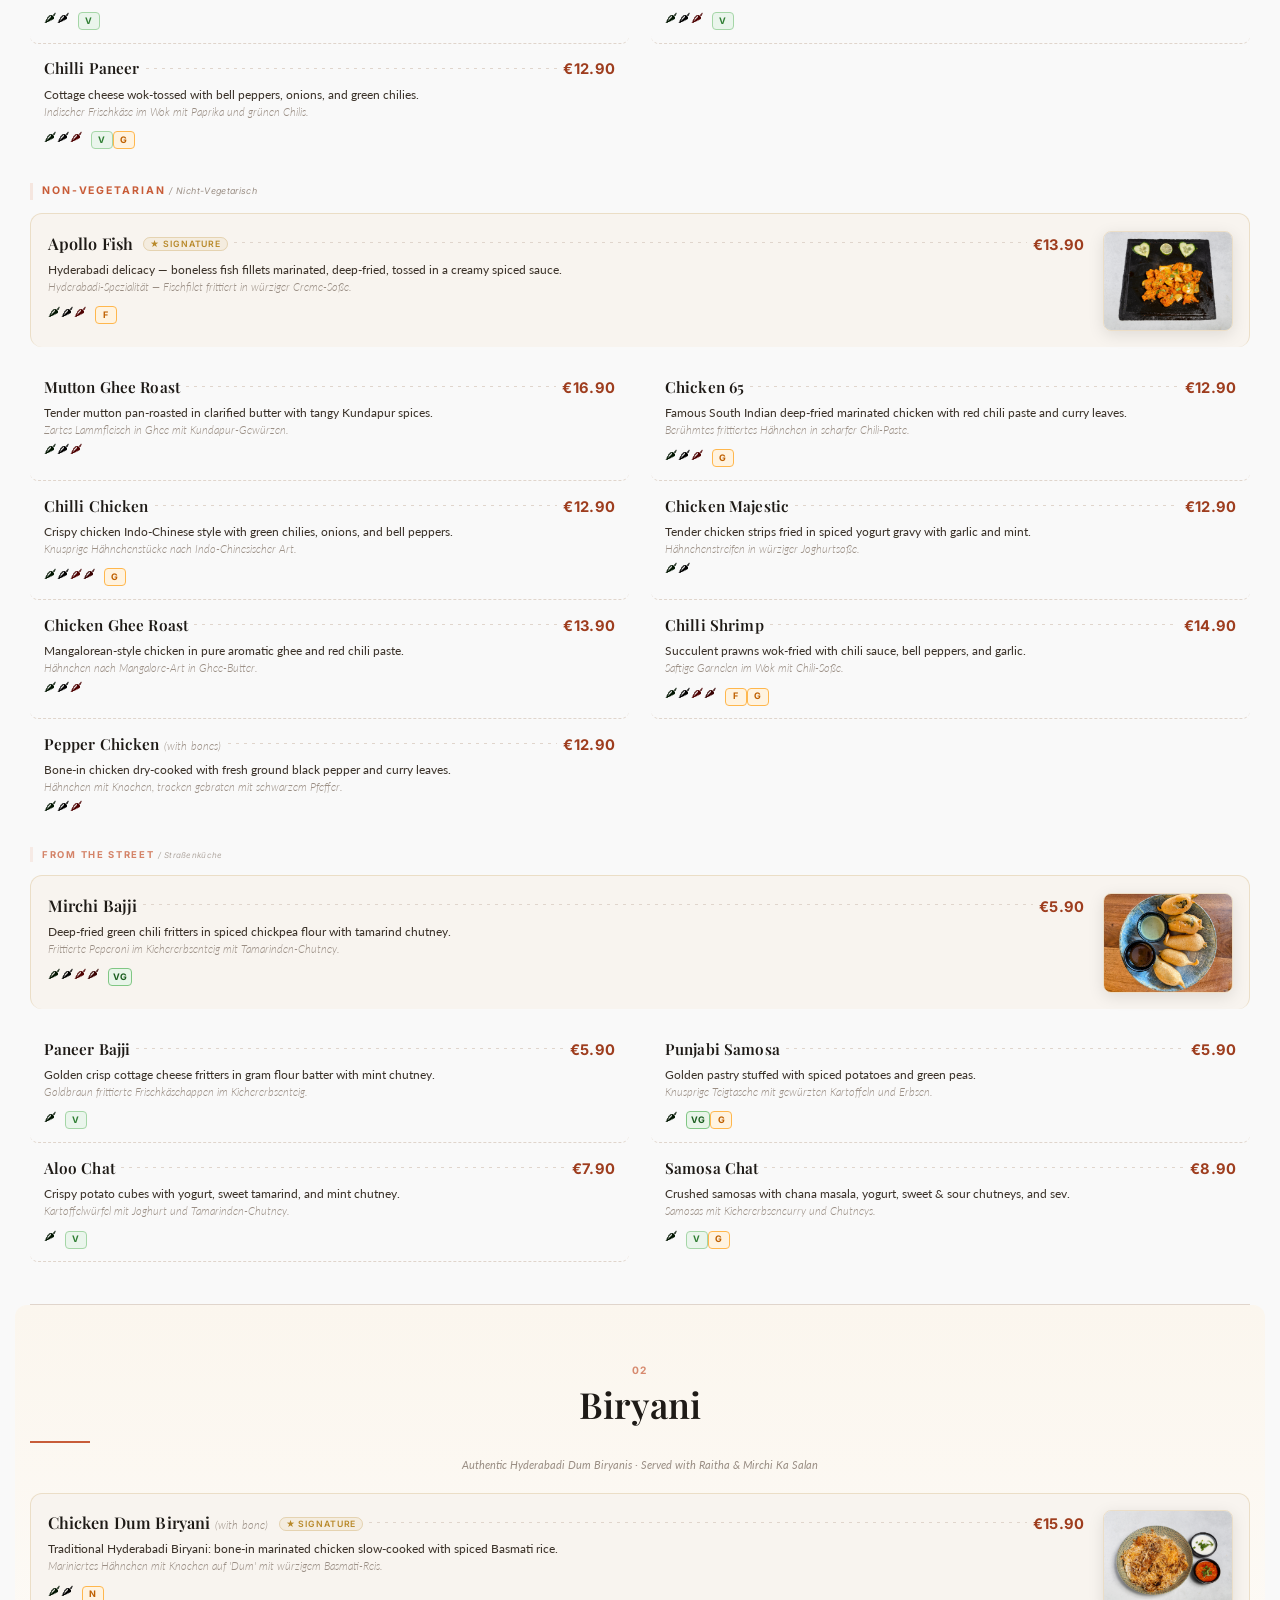
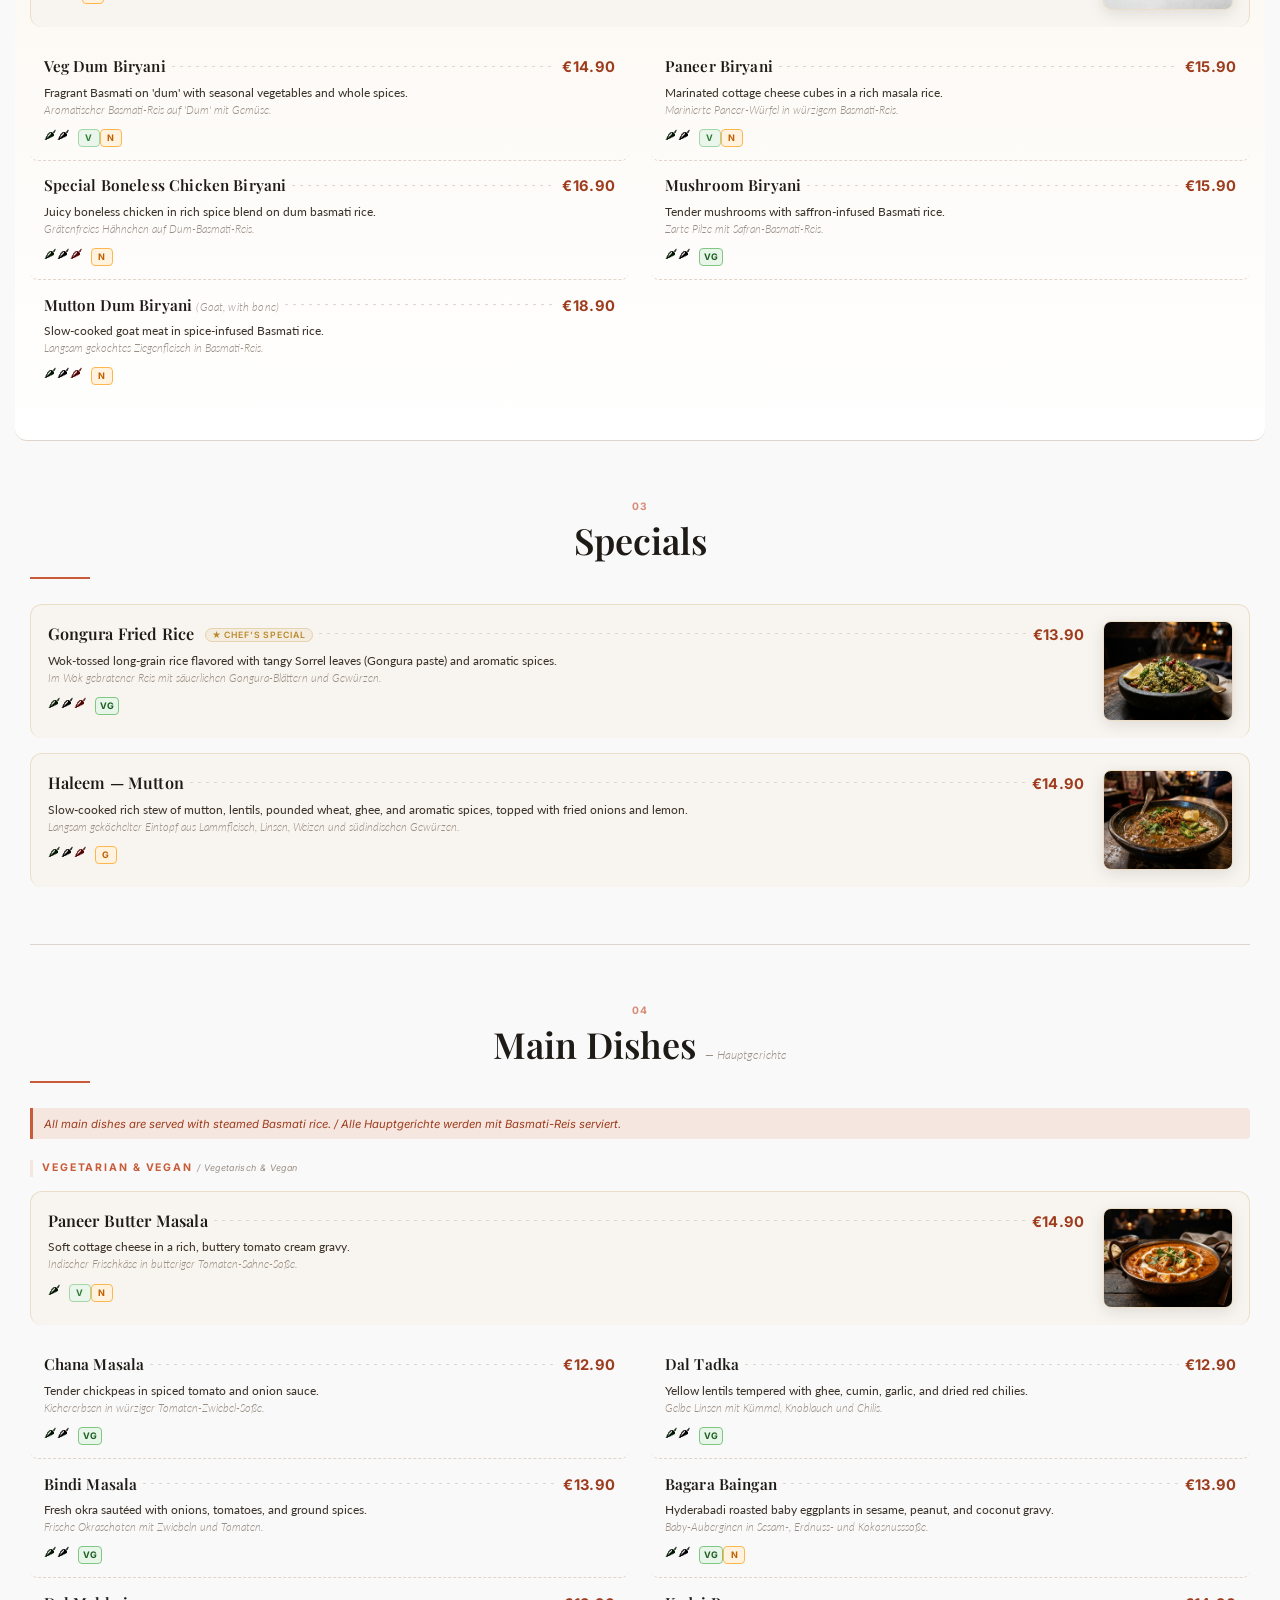
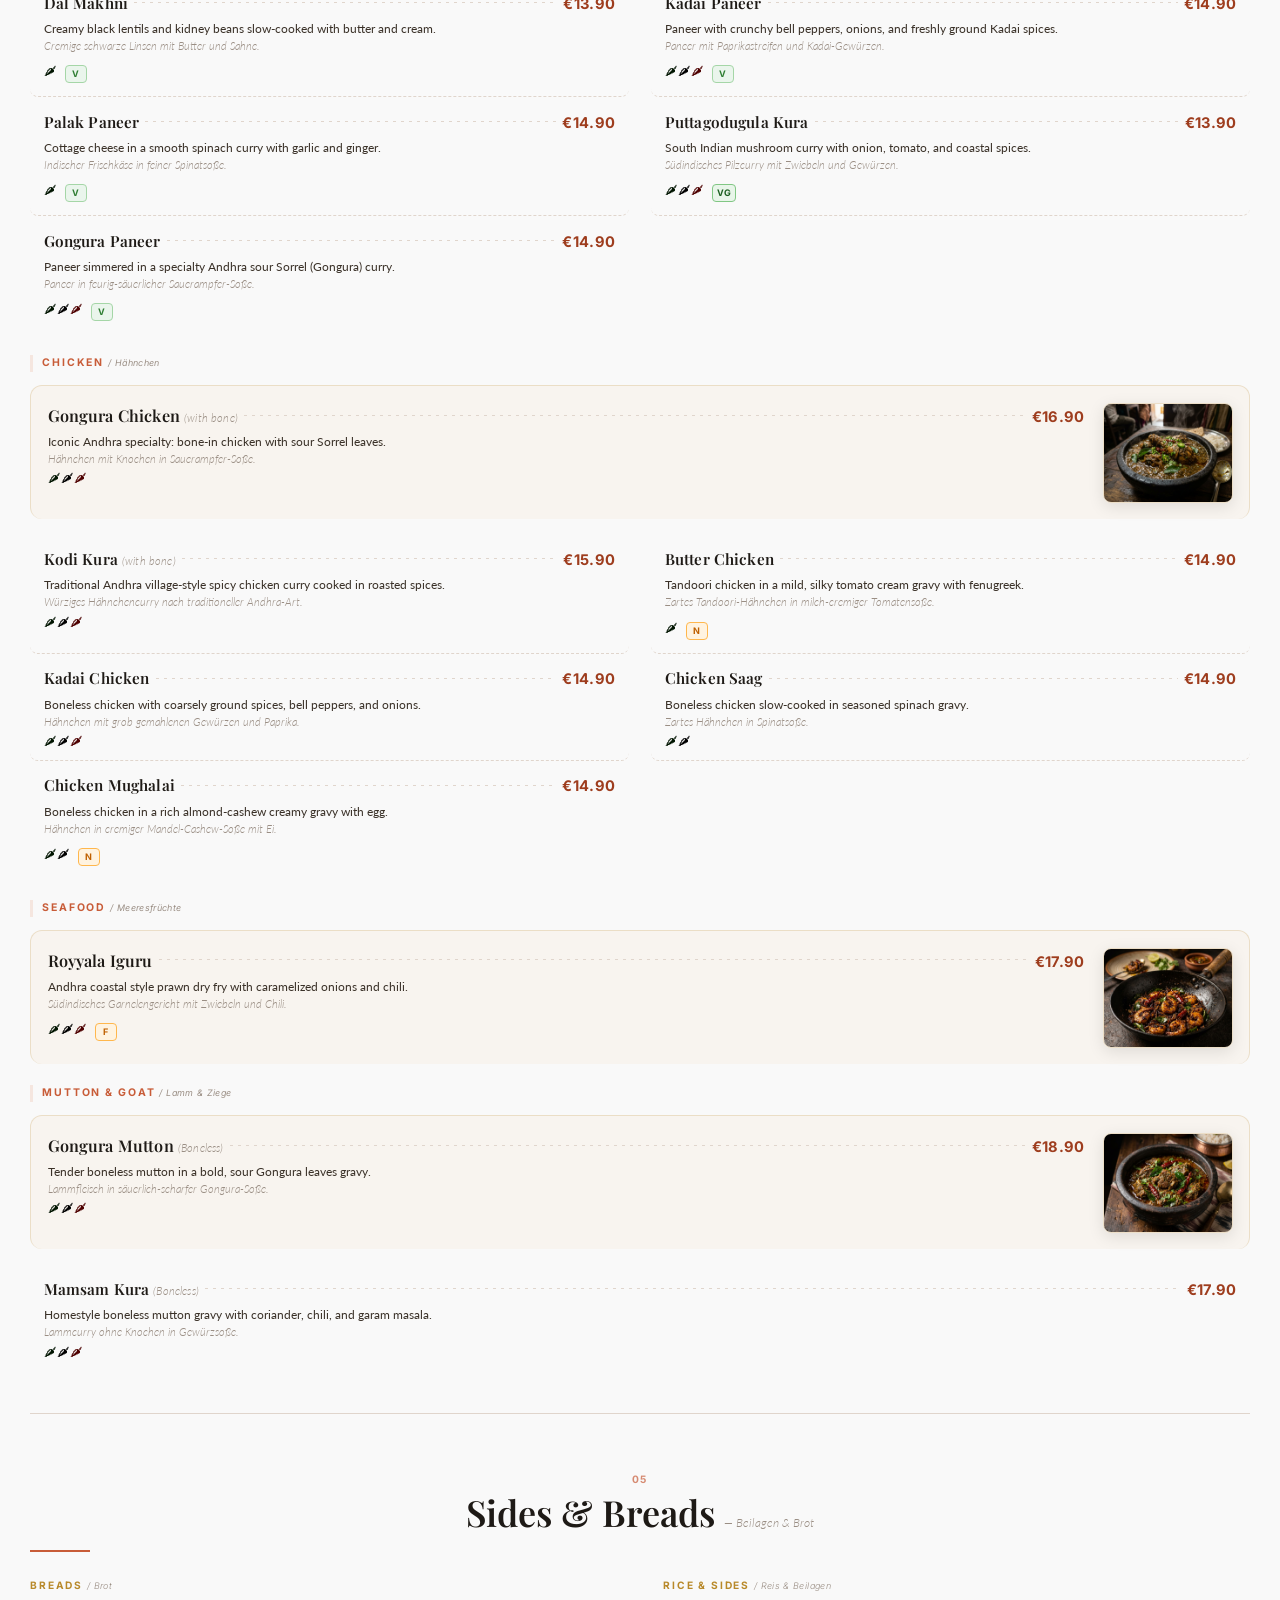
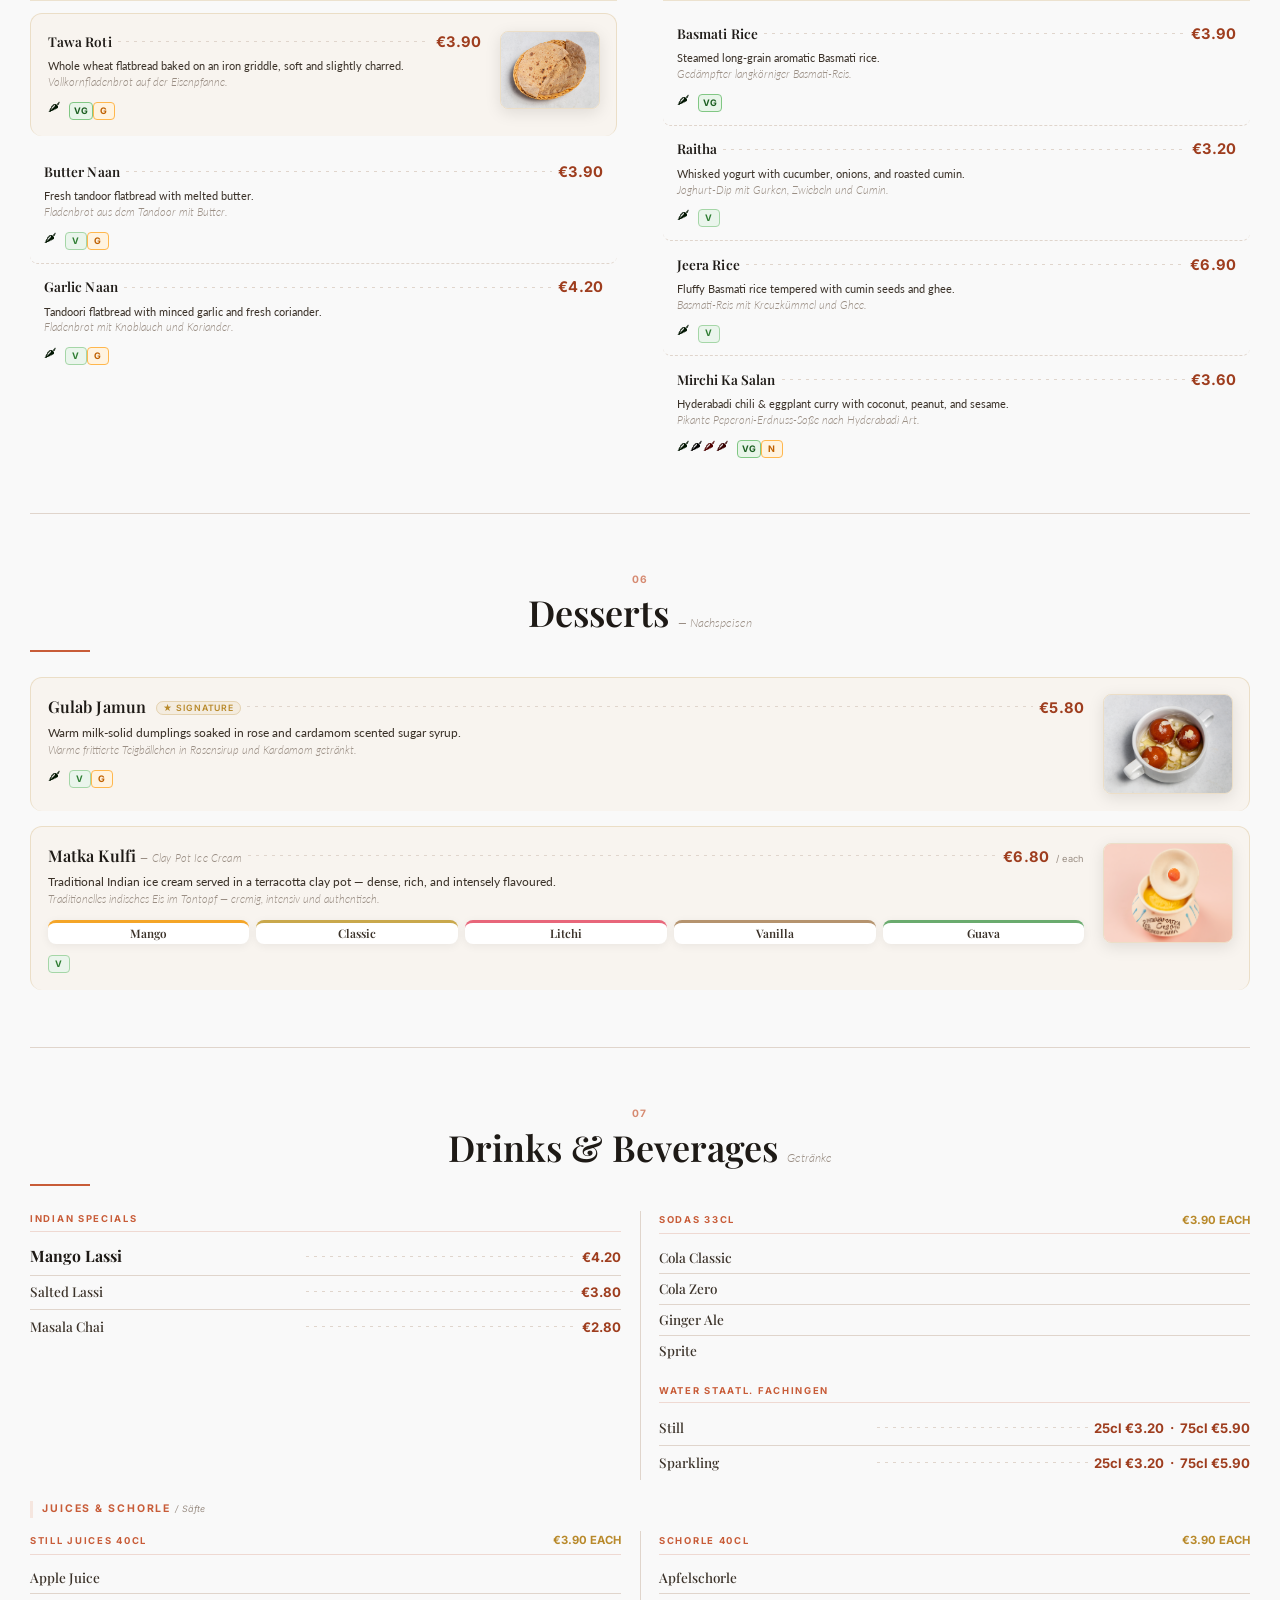
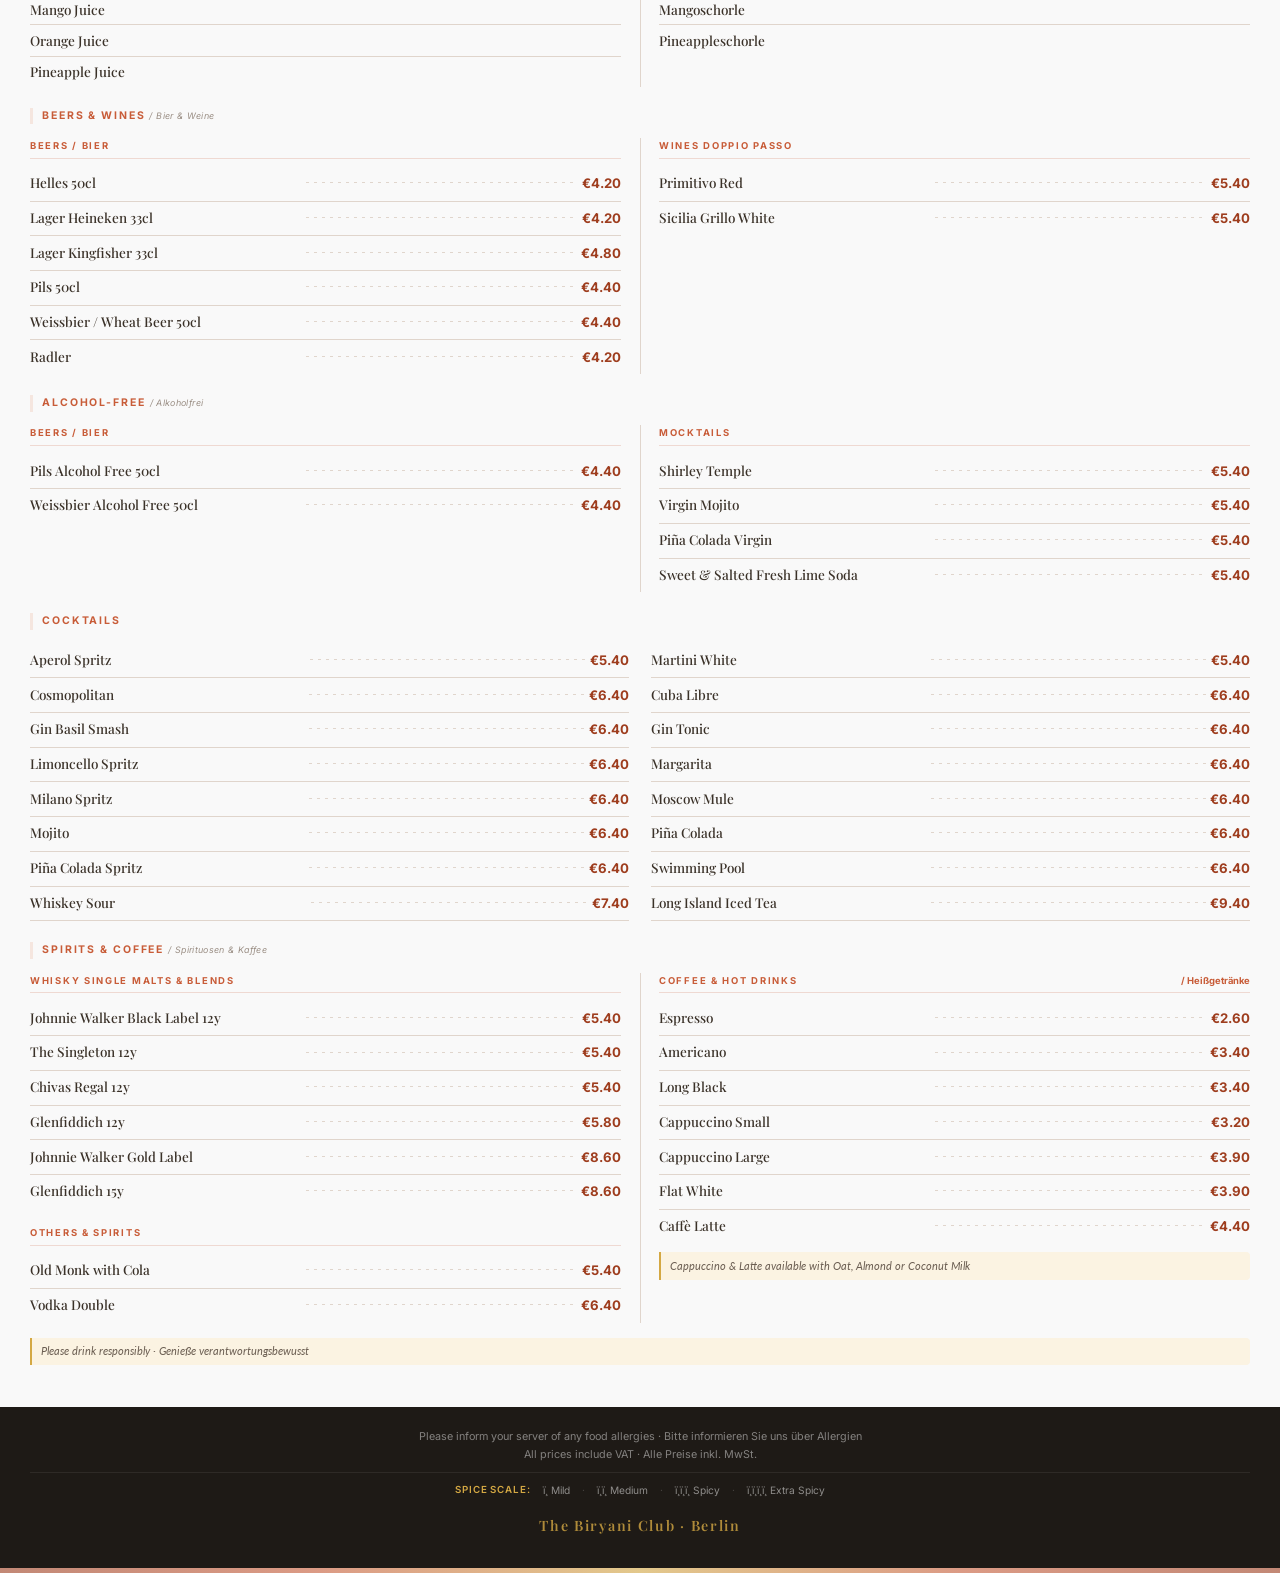
==== commit 92ea1764: "menu: add Milano Spritz (€6.40) to cocktails in V1 and V2" ====
--- a/menu-version-1-current/index.html
+++ b/menu-version-1-current/index.html
@@ -571,6 +571,7 @@
         <div class="drink-item"><span class="drink-name">Gin Tonic</span><span class="dish-dots"></span><span class="drink-price">&euro;6.40</span></div>
         <div class="drink-item"><span class="drink-name">Limoncello Spritz</span><span class="dish-dots"></span><span class="drink-price">&euro;6.40</span></div>
         <div class="drink-item"><span class="drink-name">Margarita</span><span class="dish-dots"></span><span class="drink-price">&euro;6.40</span></div>
+        <div class="drink-item"><span class="drink-name">Milano Spritz</span><span class="dish-dots"></span><span class="drink-price">&euro;6.40</span></div>
         <div class="drink-item"><span class="drink-name">Moscow Mule</span><span class="dish-dots"></span><span class="drink-price">&euro;6.40</span></div>
         <div class="drink-item"><span class="drink-name">Mojito</span><span class="dish-dots"></span><span class="drink-price">&euro;6.40</span></div>
         <div class="drink-item"><span class="drink-name">Piña Colada</span><span class="dish-dots"></span><span class="drink-price">&euro;6.40</span></div>
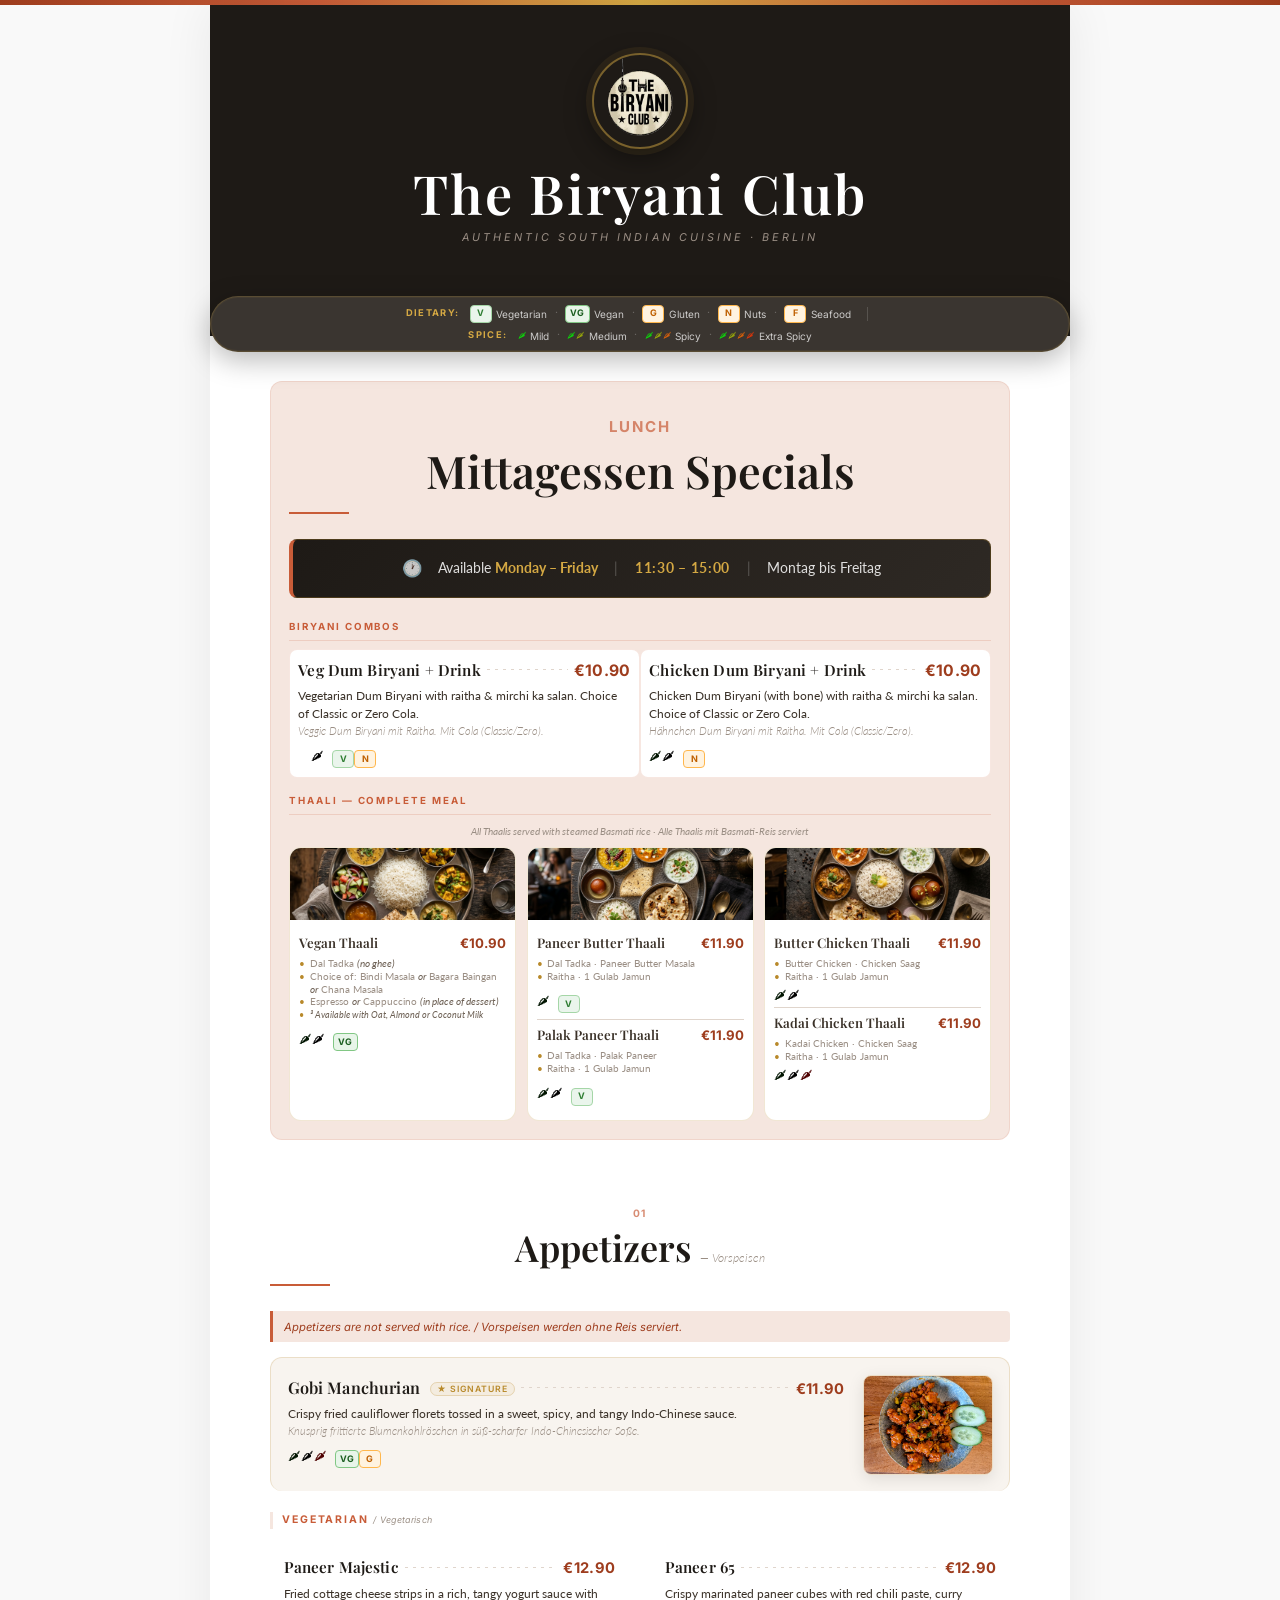
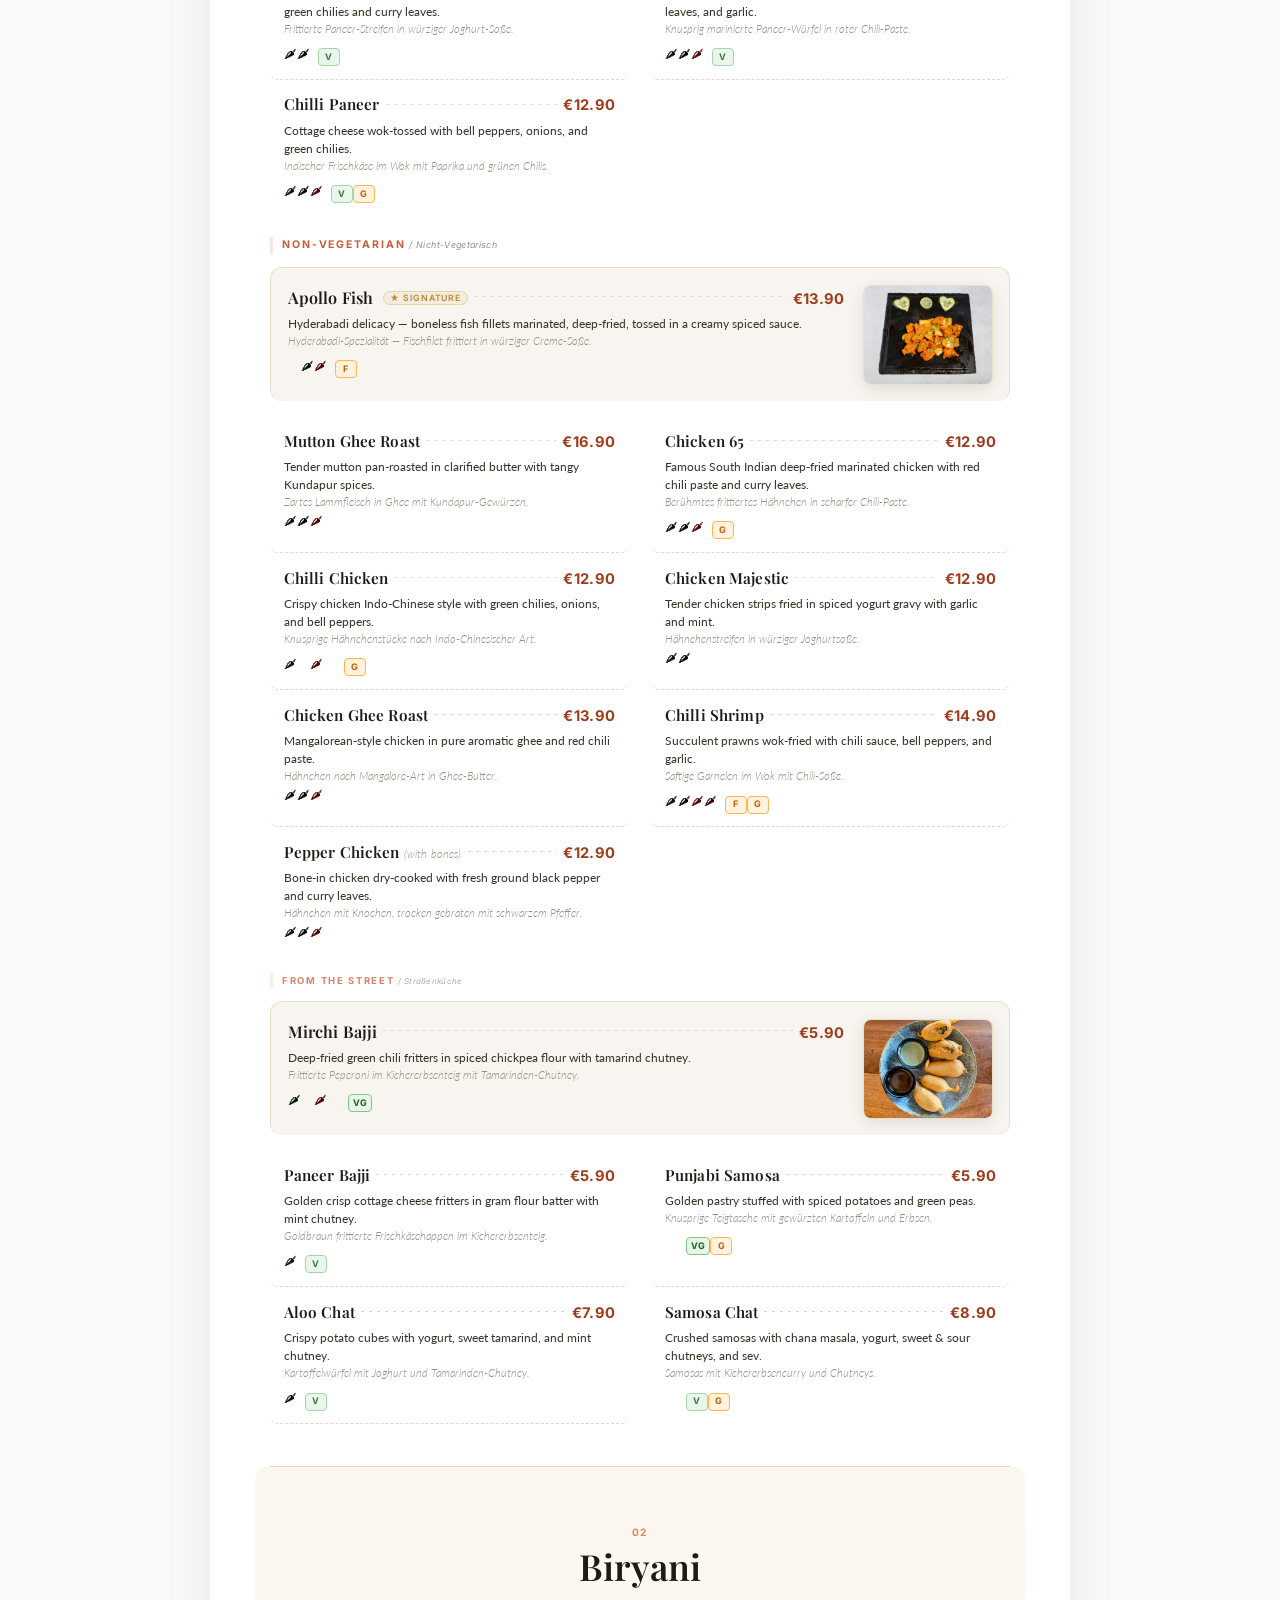
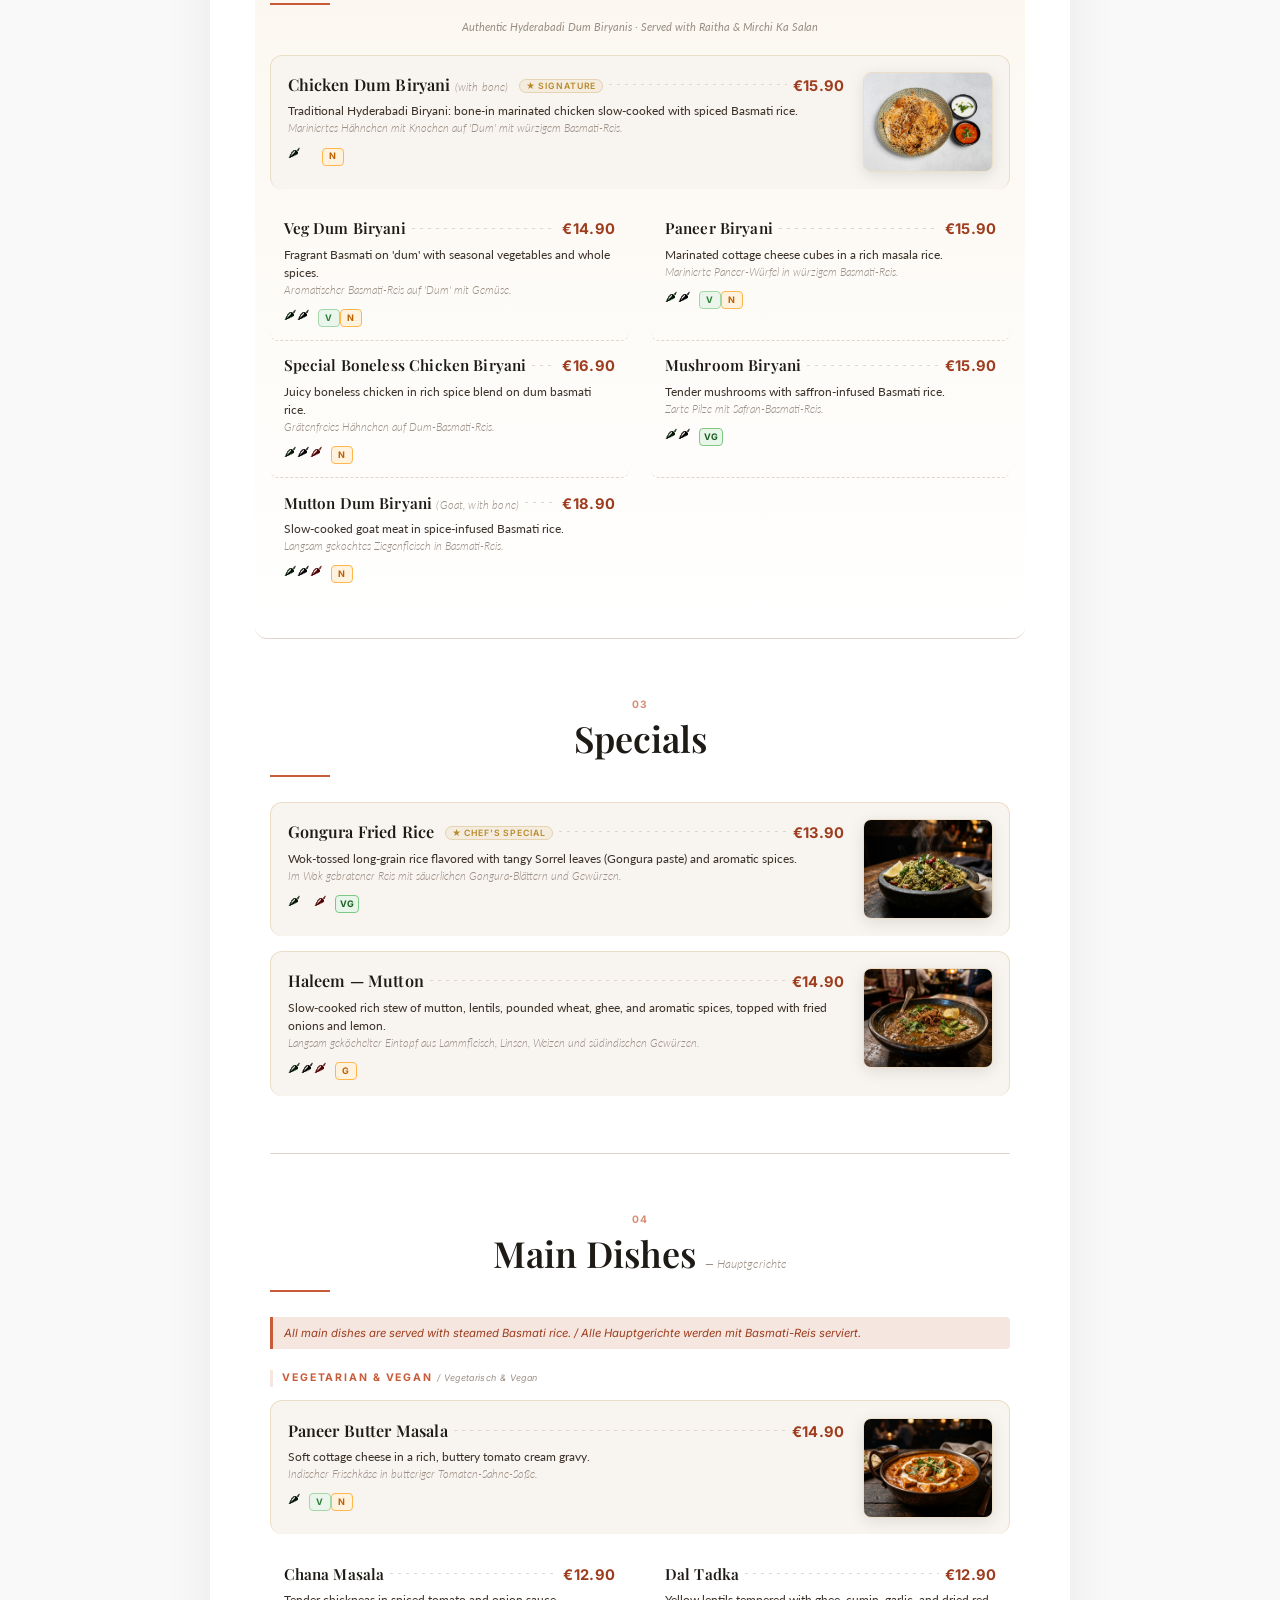
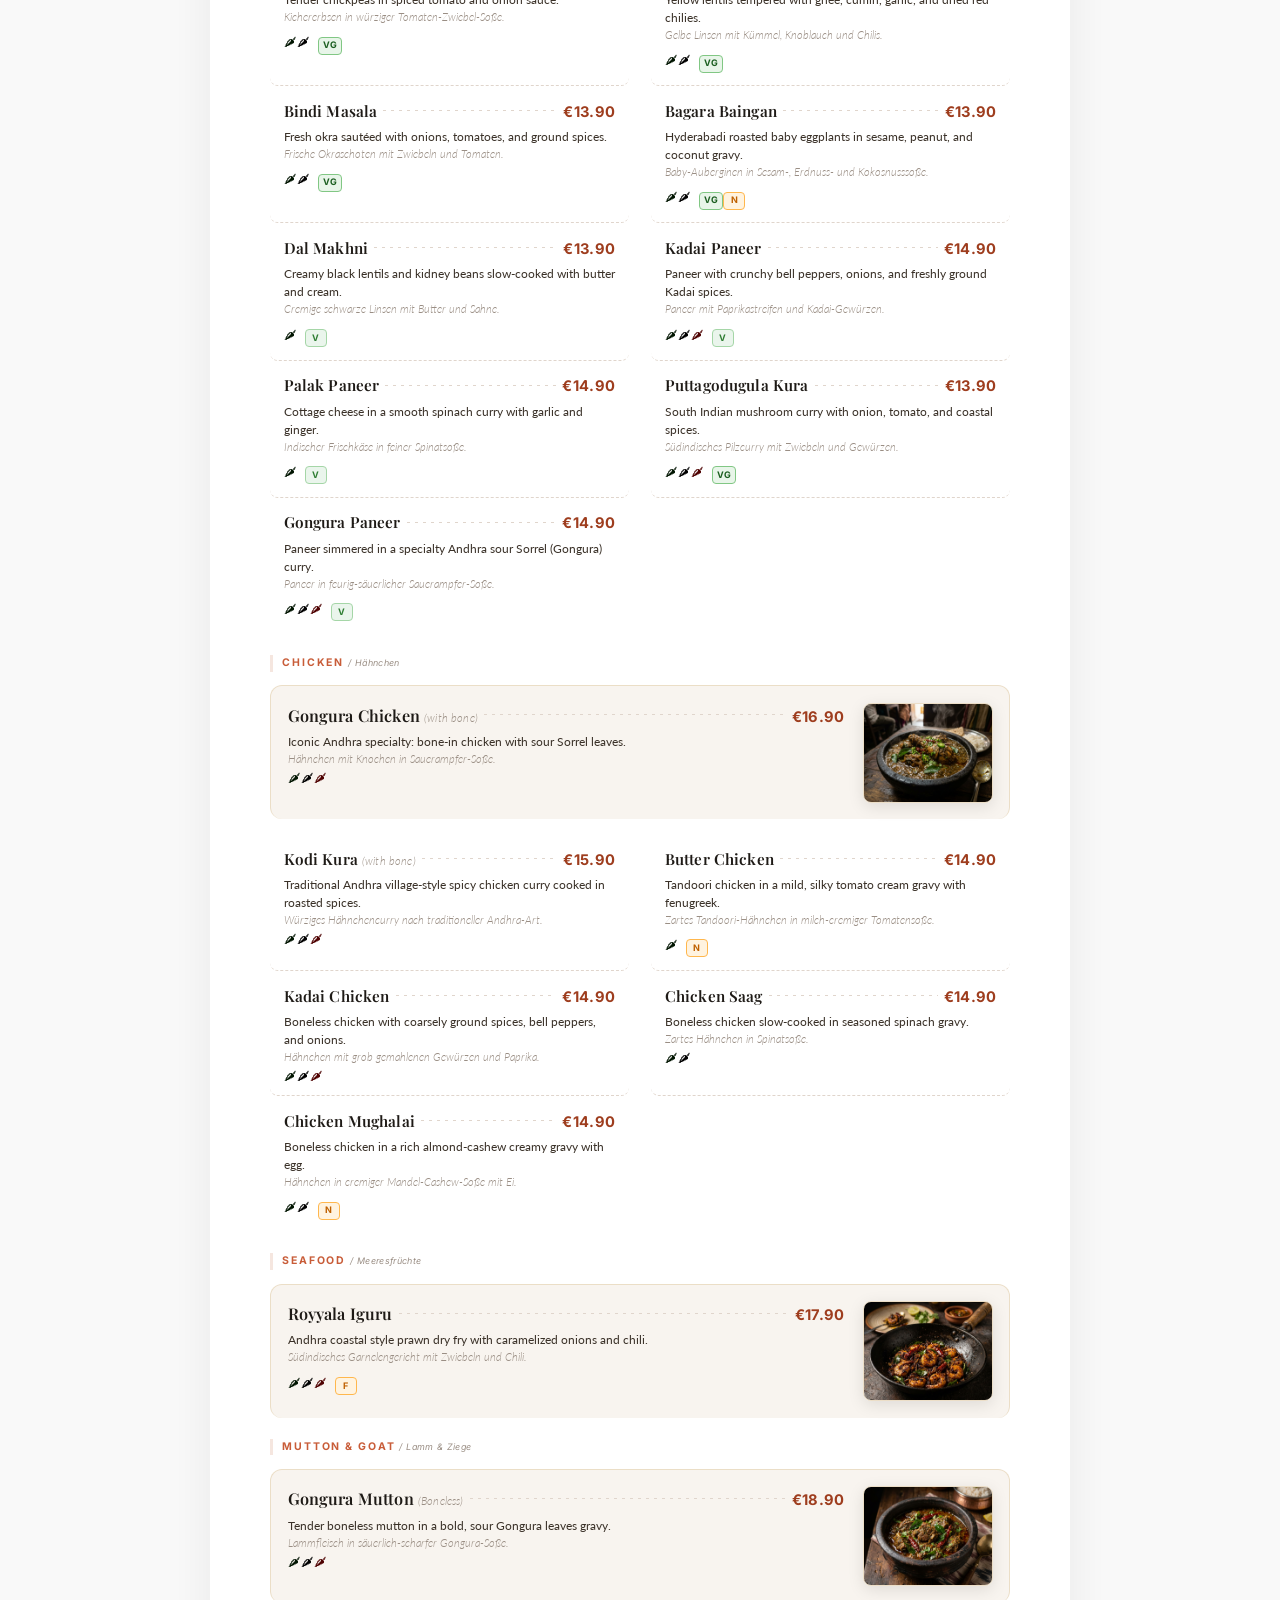
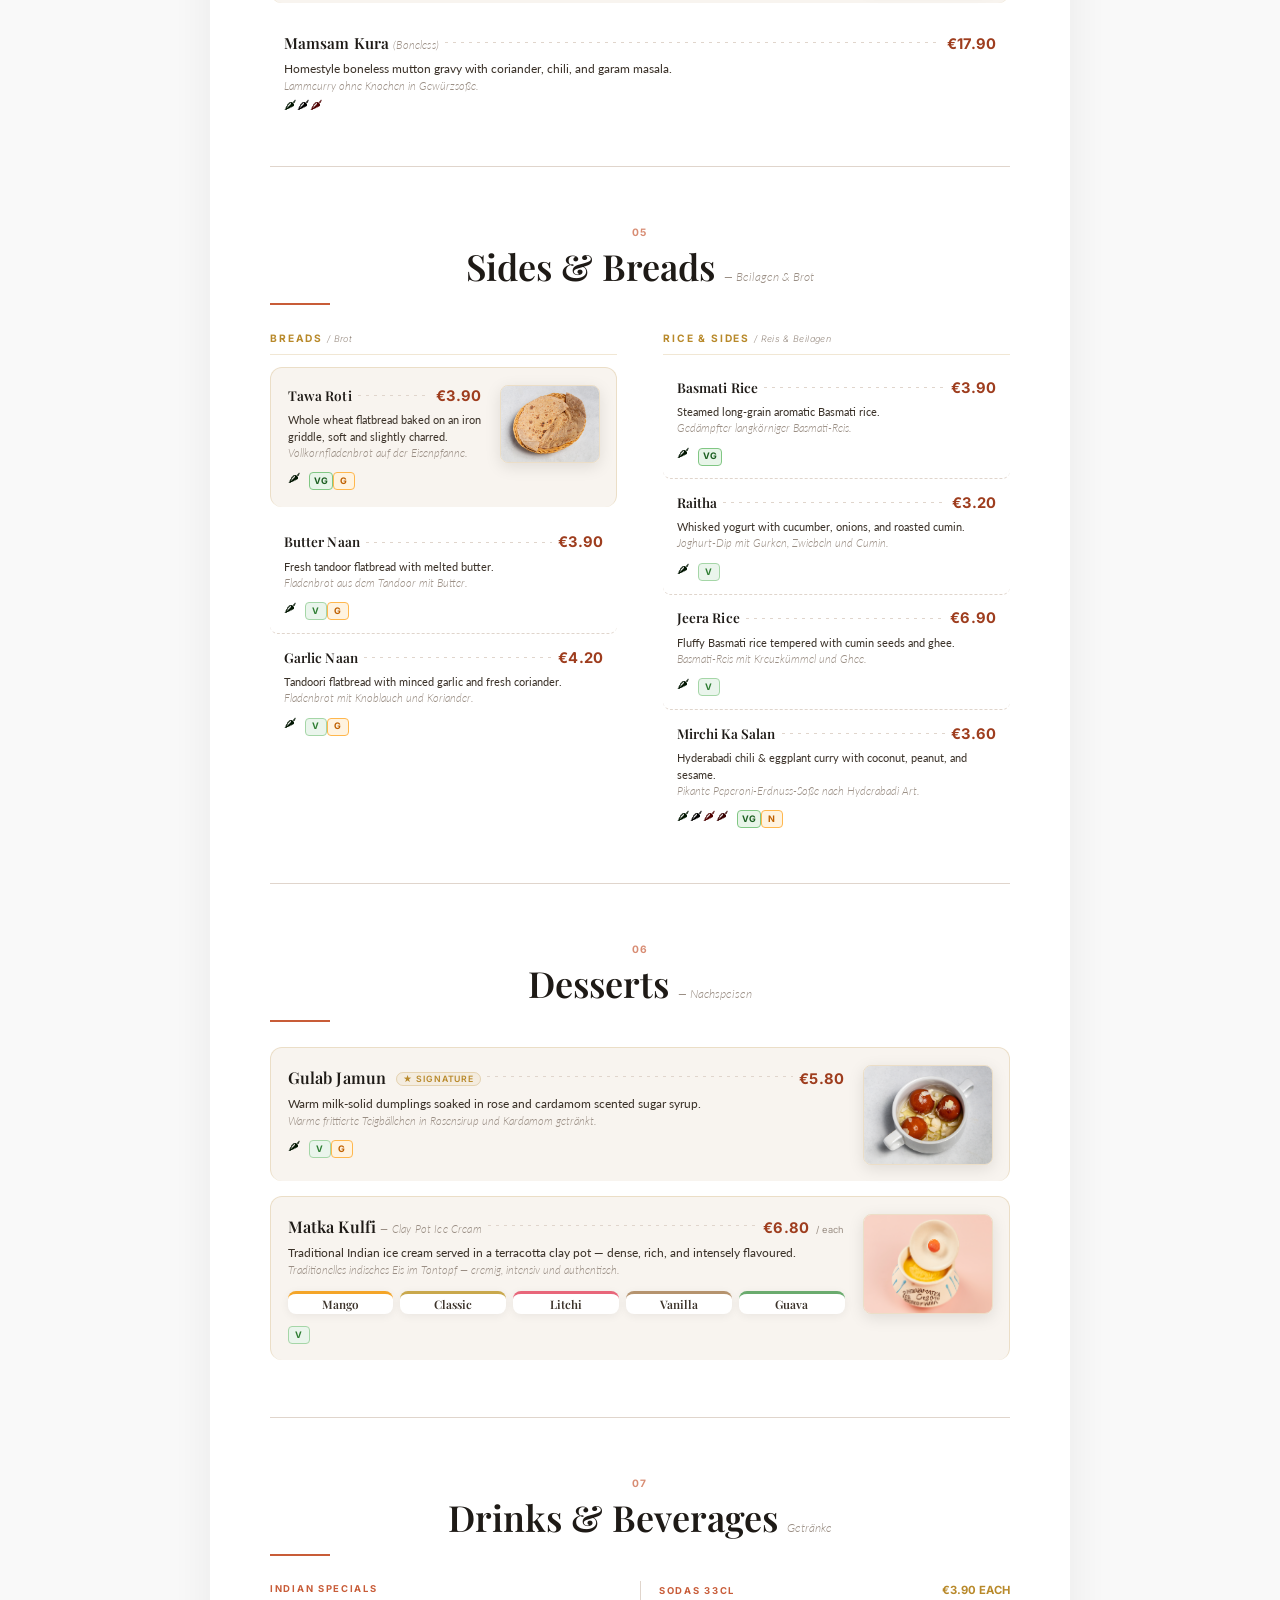
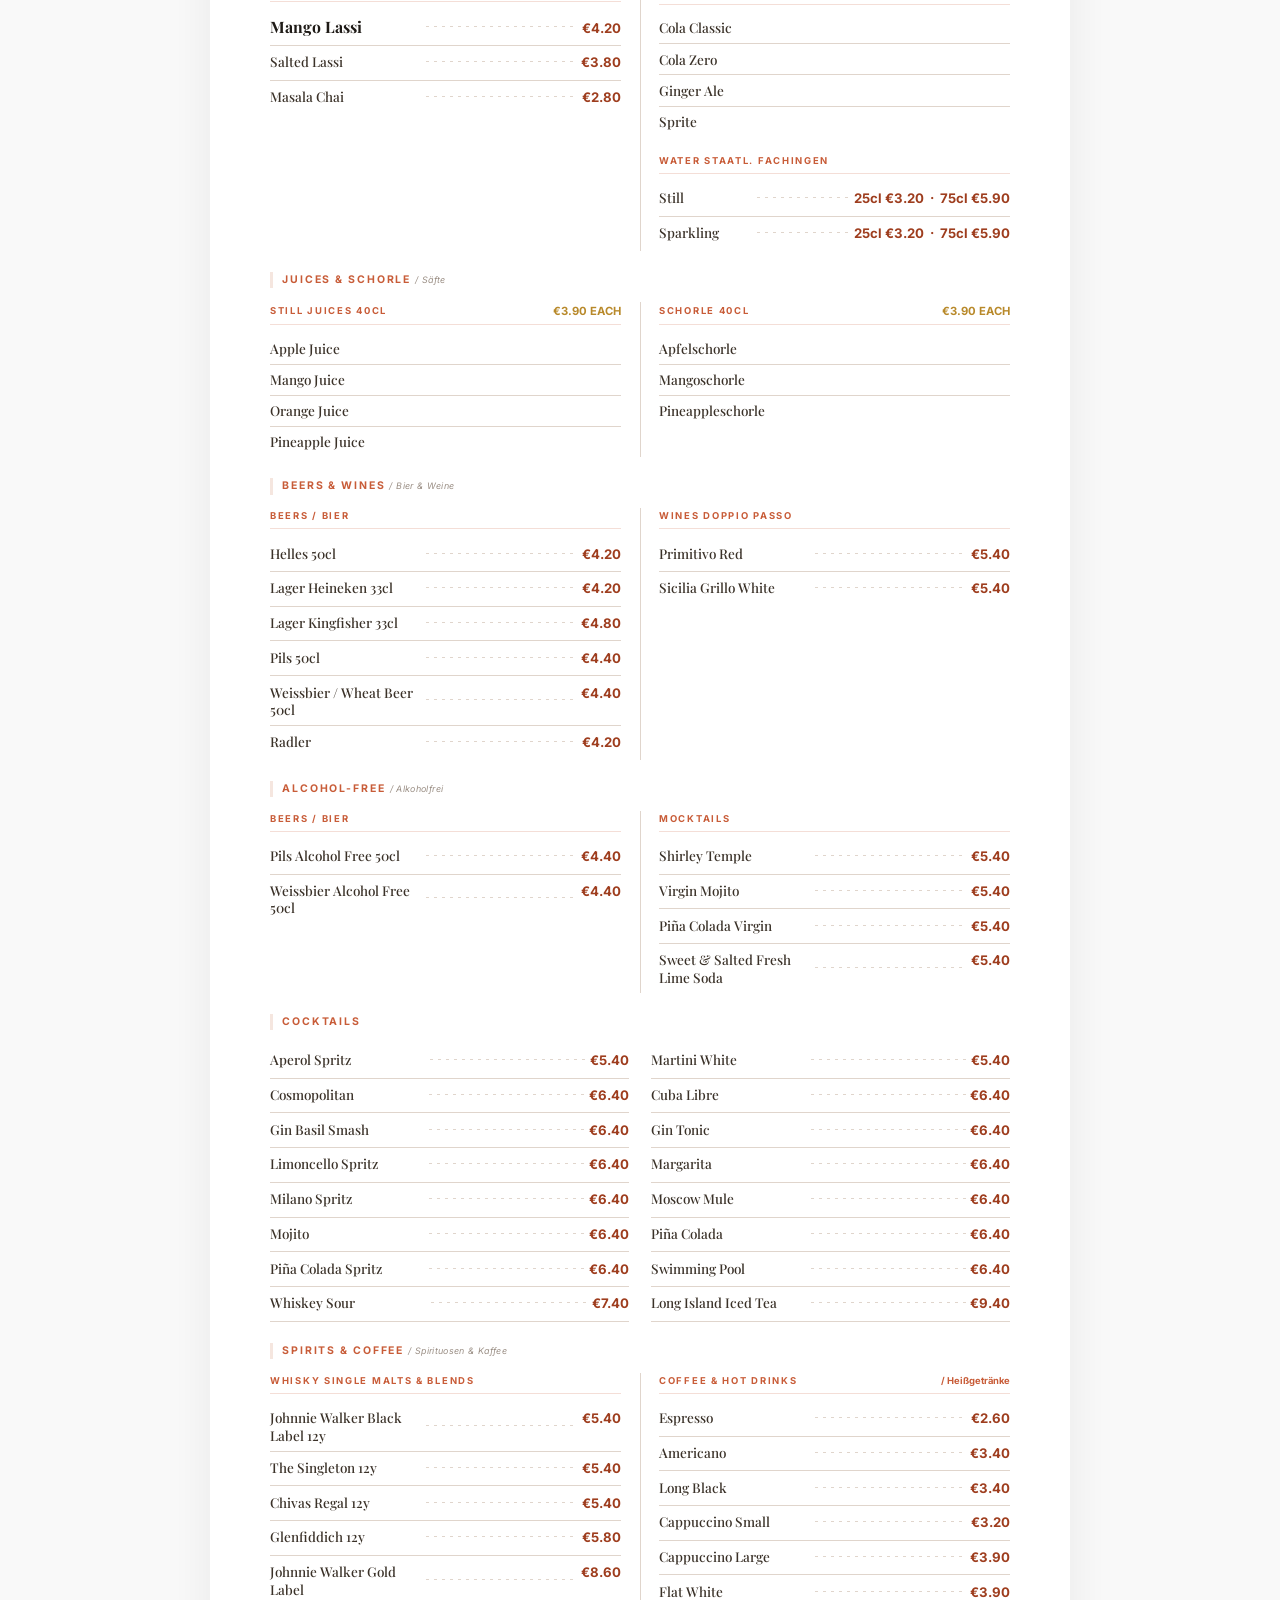
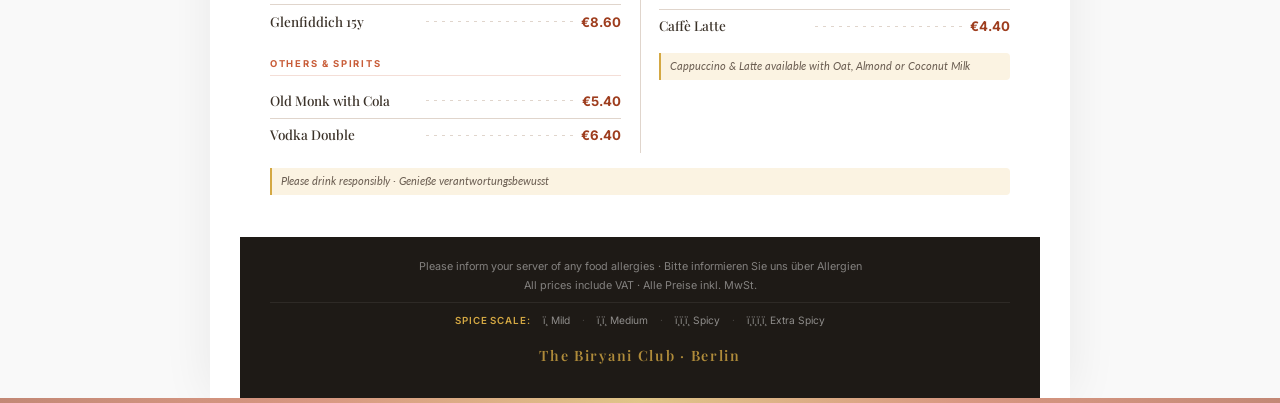
==== commit 5b1d0c95: "fix(dom): remove rogue closing </div> tags in header that closed .page-wrap prematurely and caused m" ====
--- a/menu-version-1-current/index.html
+++ b/menu-version-1-current/index.html
@@ -54,8 +54,6 @@
           <span class="legend-item"><span class="spice-tag"><i class="sp sp-g">&#127798;</i><i class="sp sp-y">&#127798;</i><i class="sp sp-r">&#127798;</i><i class="sp sp-rr">&#127798;</i></span> Extra Spicy</span>
         </div>
       </div>
-    </div>
-</div>
     </div>
   </header>
 
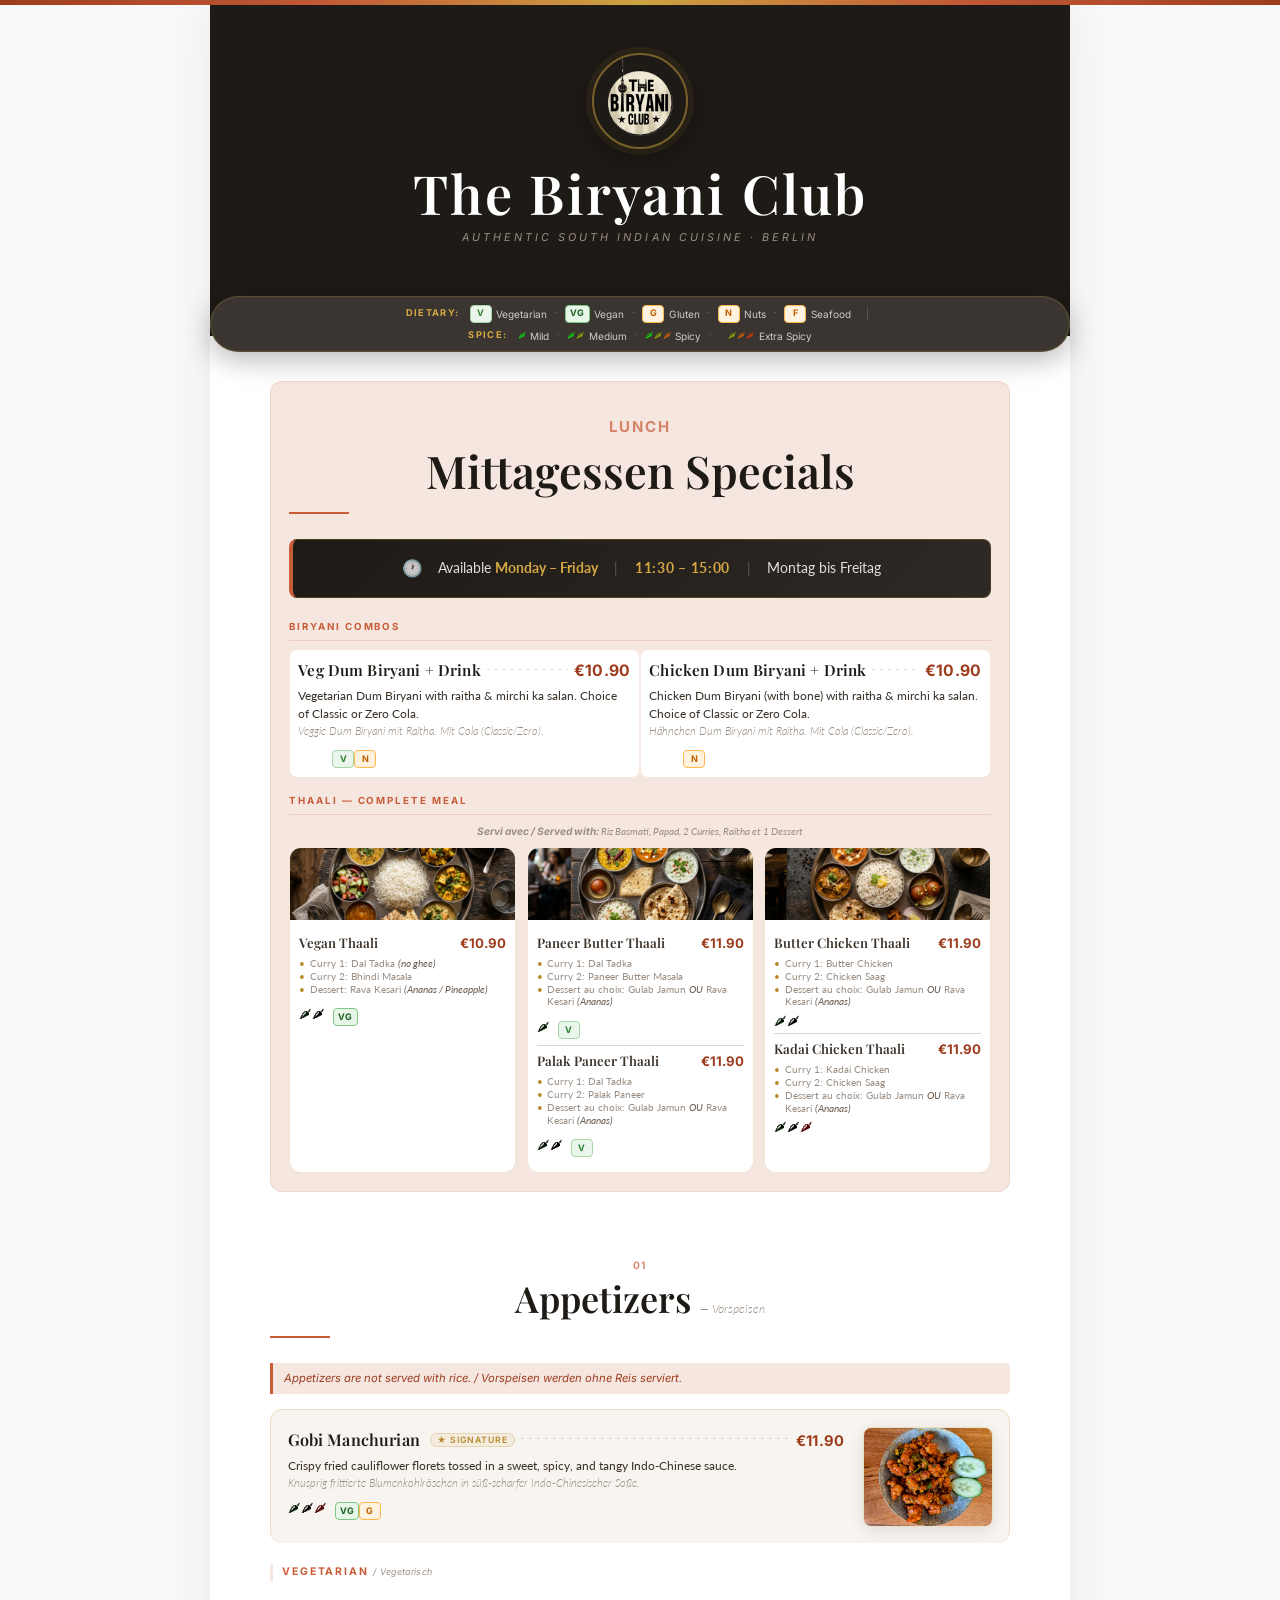
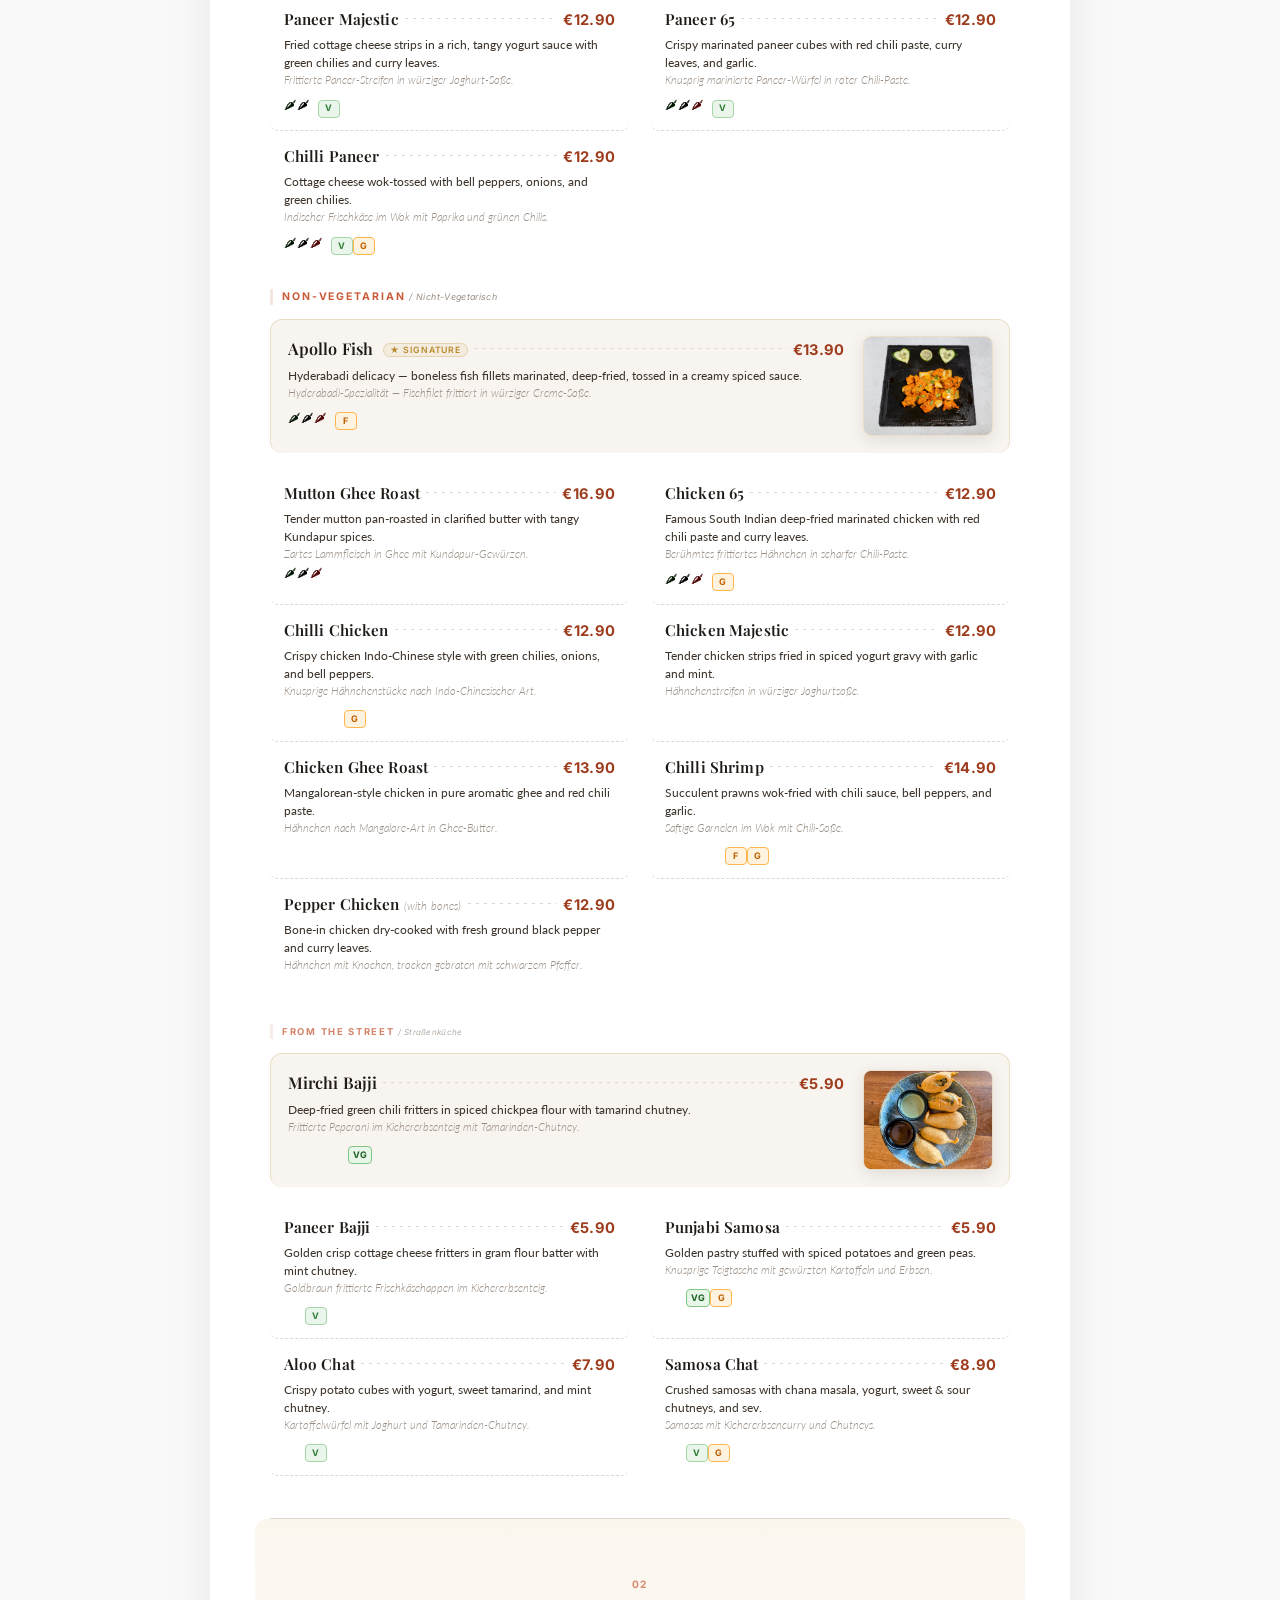
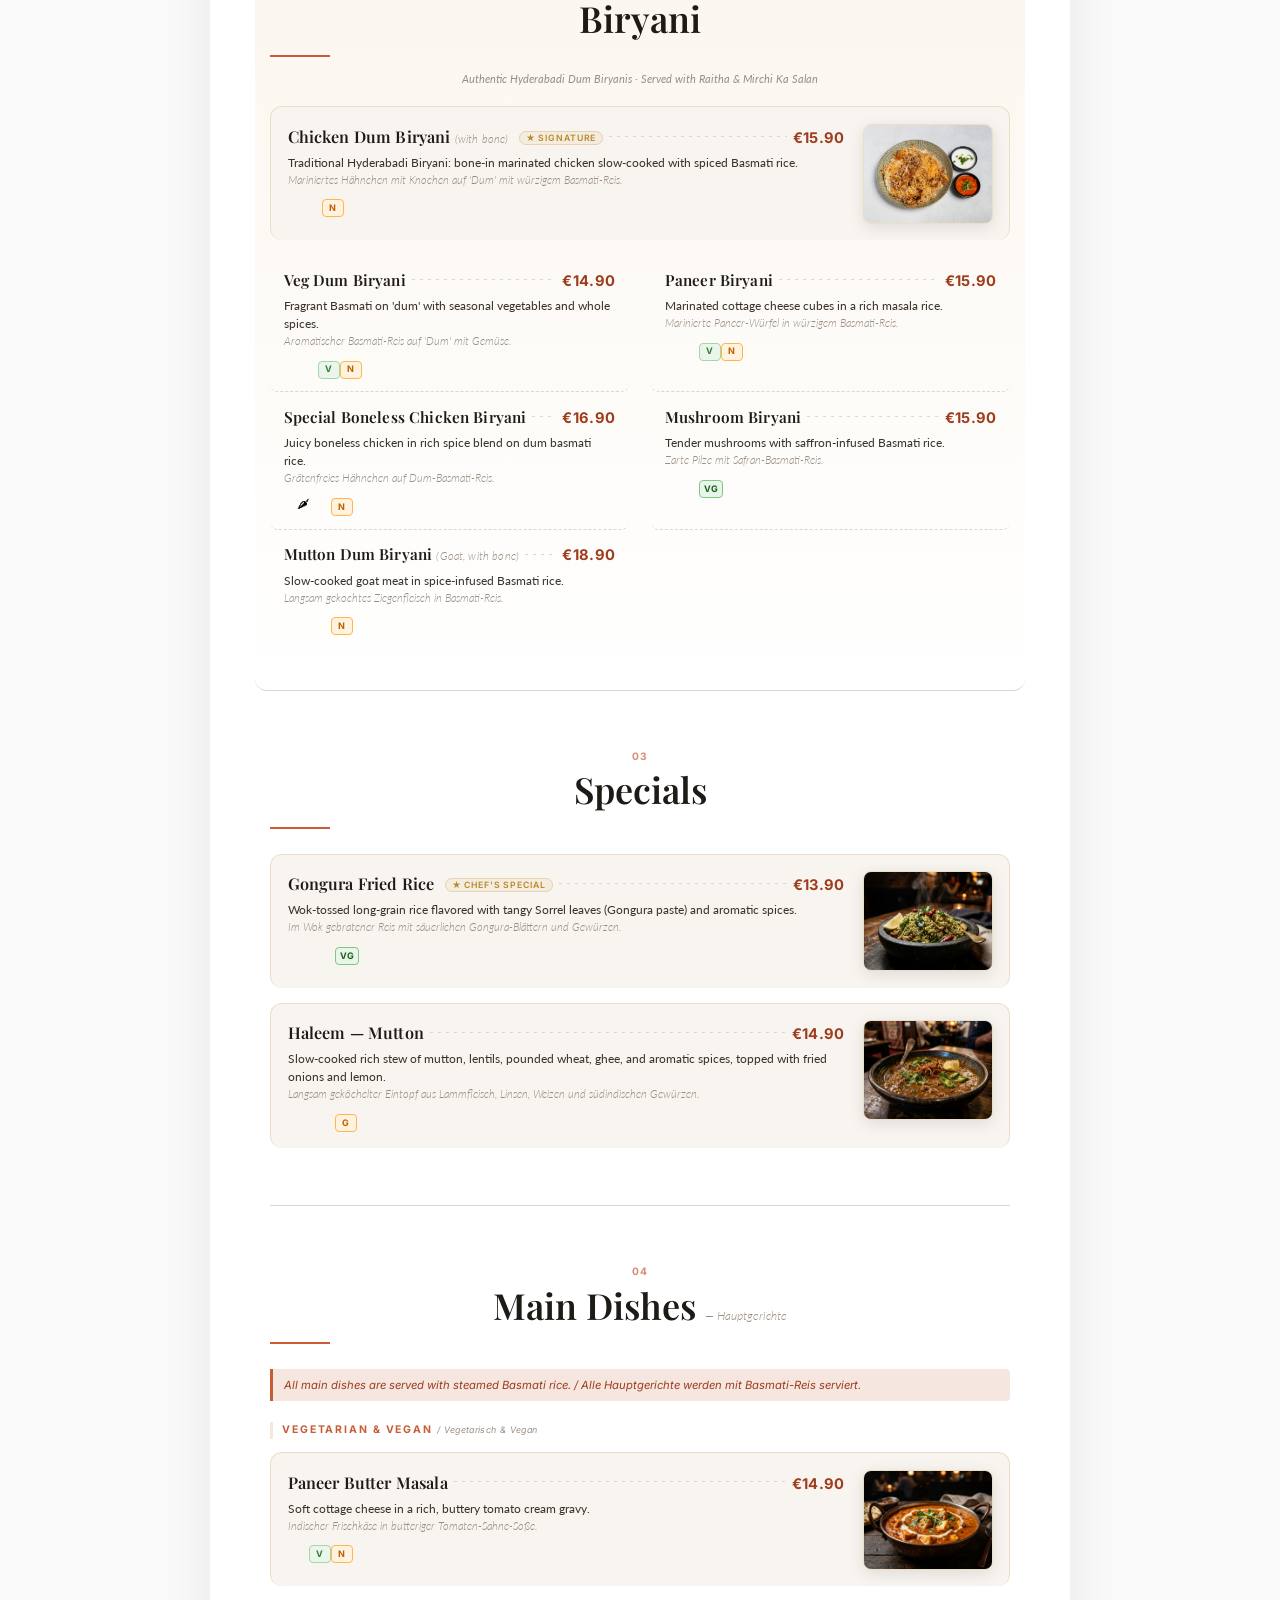
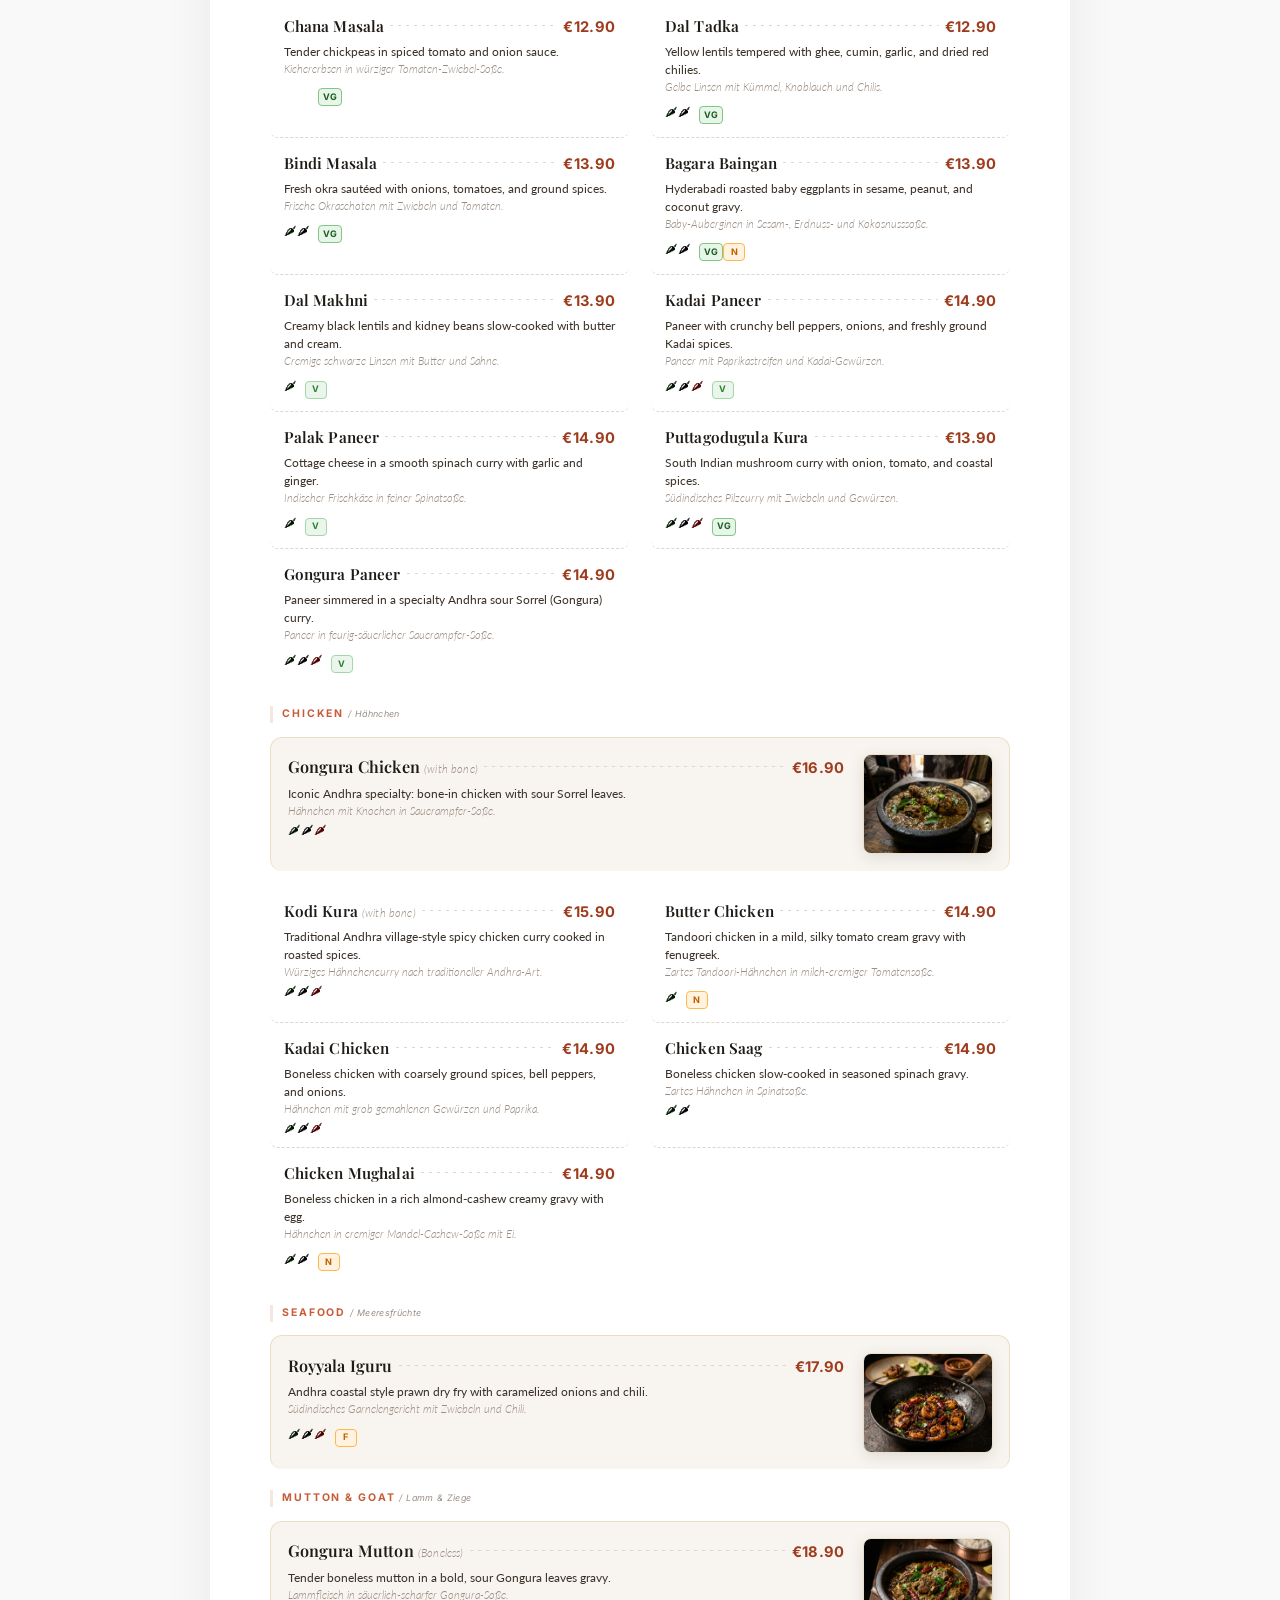
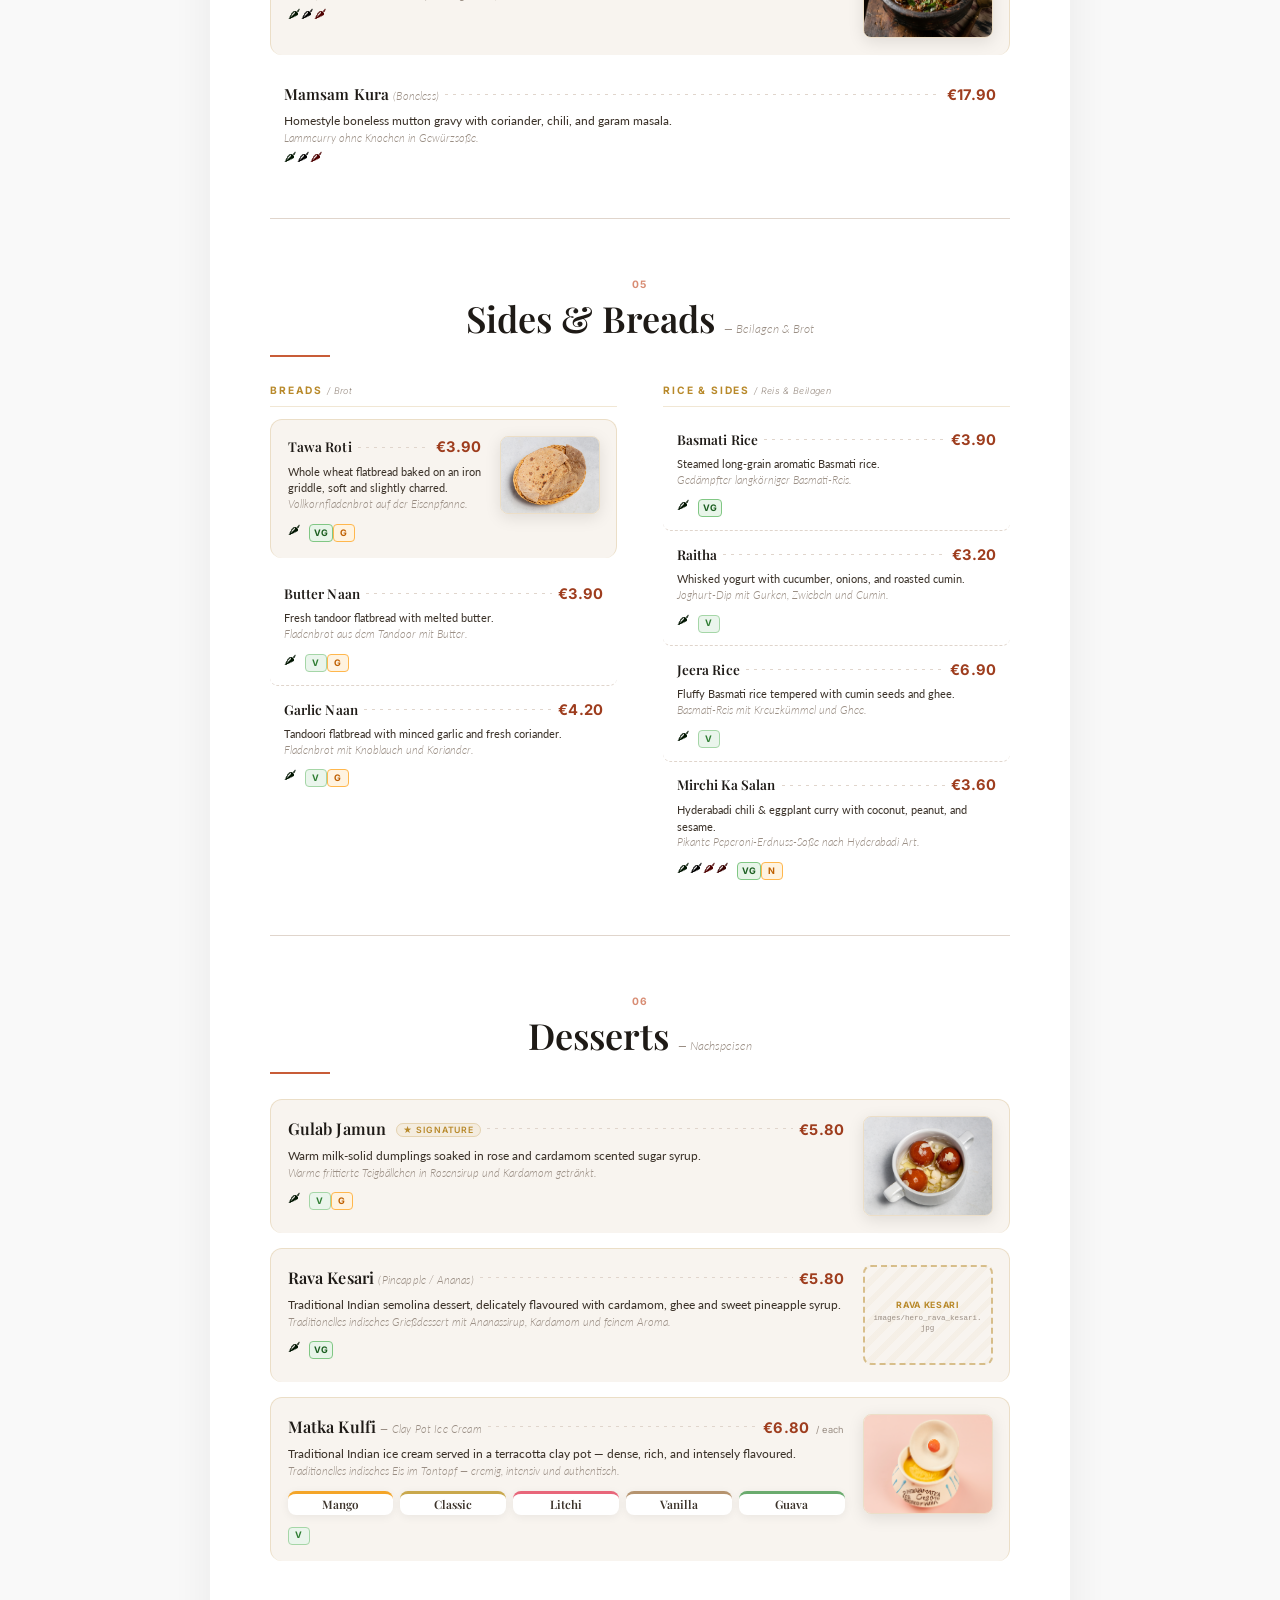
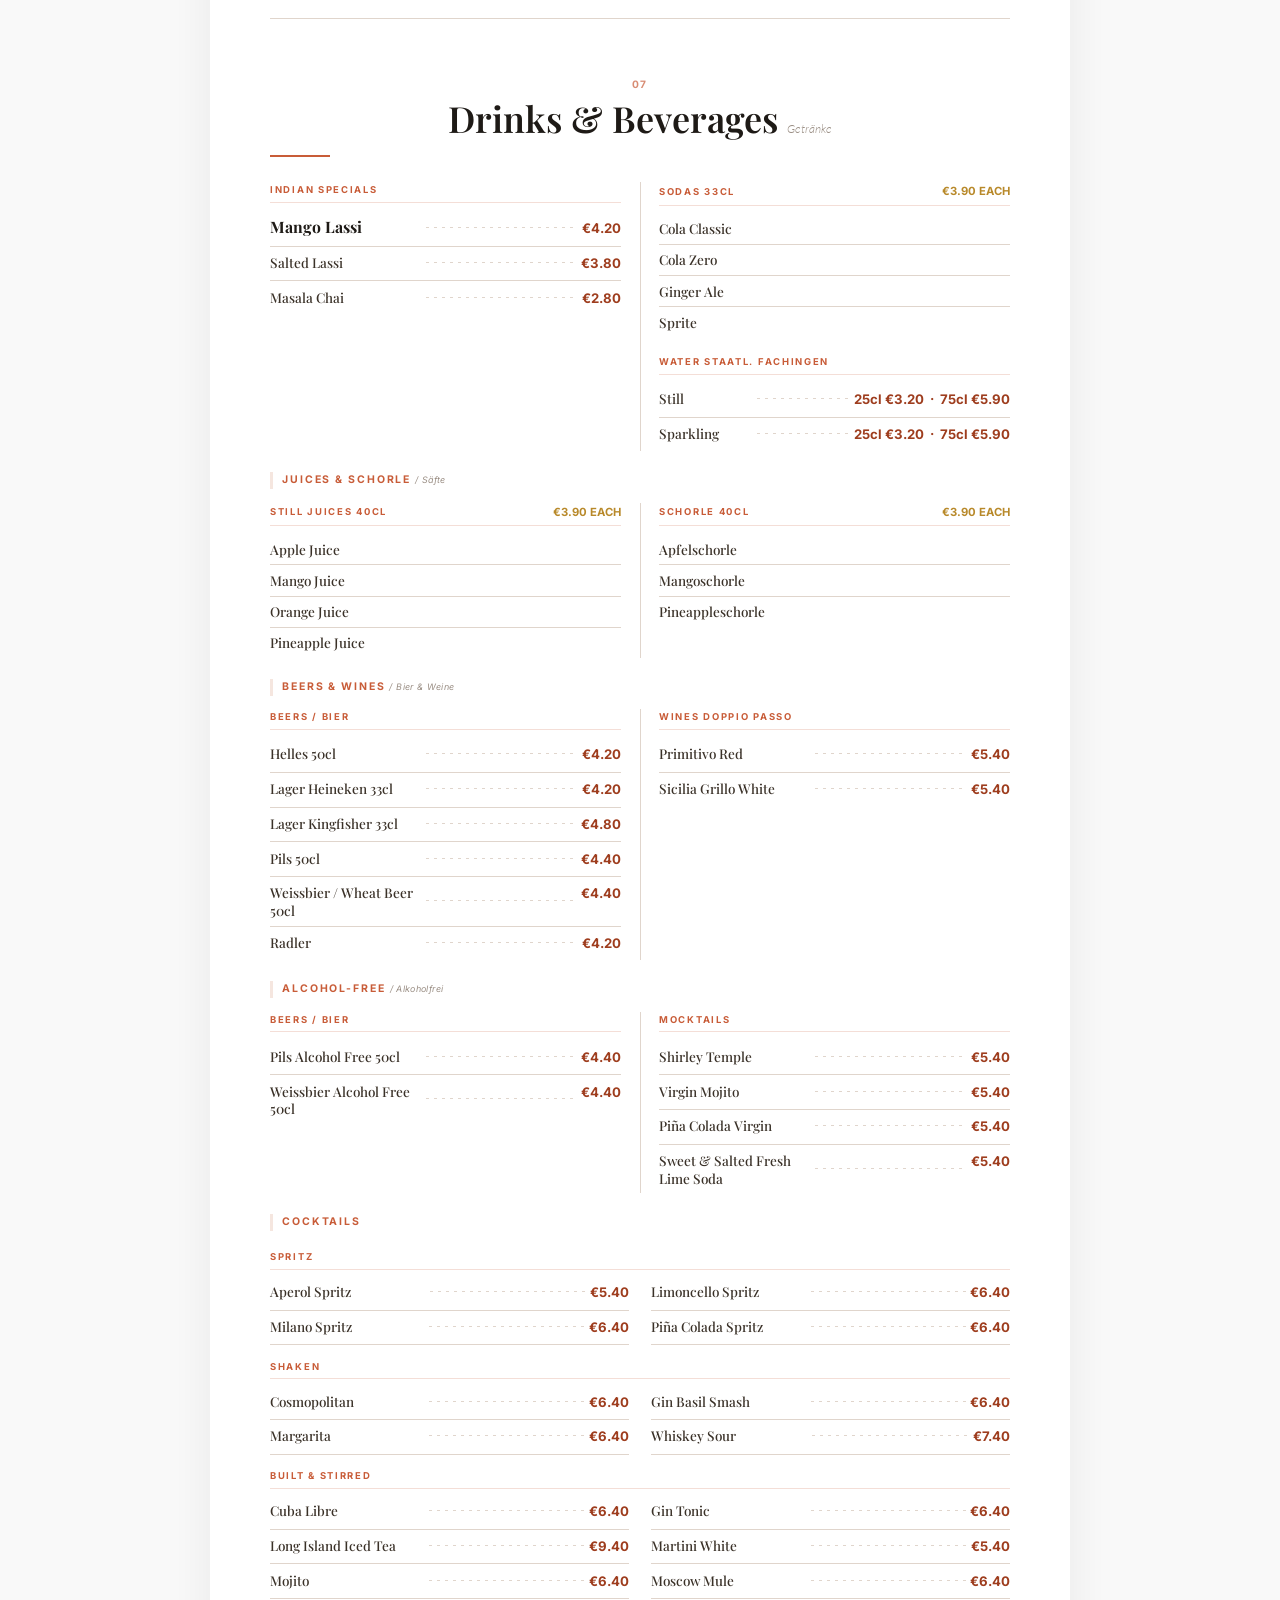
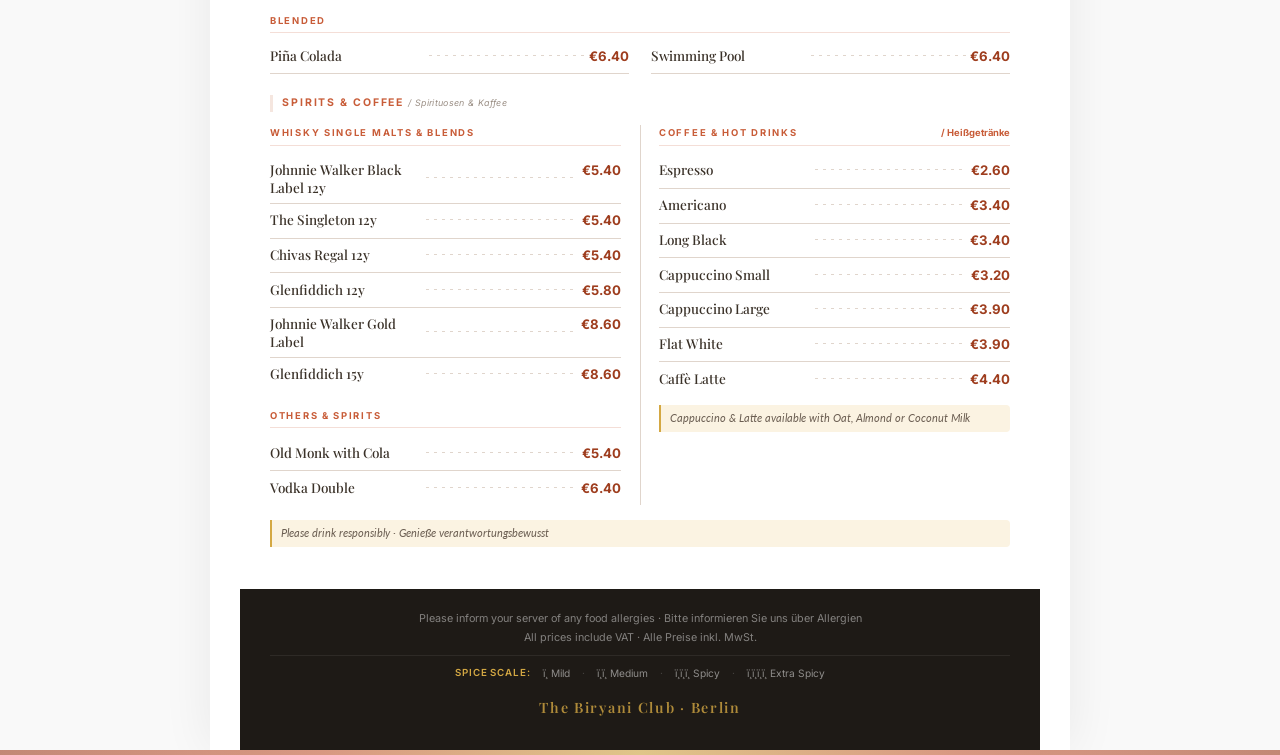
==== commit d9057b51: "menu: add Rava Kesari (Pineapple) dessert, update Thaalis composition & dessert choices (VG: Dal Tad" ====
--- a/menu-version-1-current/index.html
+++ b/menu-version-1-current/index.html
@@ -94,7 +94,7 @@
 
       <!-- Thaali -->
       <div class="lunch-sub-label">Thaali &mdash; Complete Meal</div>
-      <p class="thaali-note"> All Thaalis served with steamed Basmati rice &middot; Alle Thaalis mit Basmati-Reis serviert</p>
+      <p class="thaali-note"><strong>Servi avec / Served with:</strong> Riz Basmati, Papad, 2 Curries, Ra&iuml;tha et 1 Dessert</p>
 
       <div class="thaali-grid">
 
@@ -108,10 +108,9 @@
             <div class="thaali-item">
               <div class="thaali-item-top"><span class="thaali-item-name">Vegan Thaali</span><span class="thaali-item-price">&euro;10.90</span></div>
               <ul class="thaali-includes">
-                <li>Dal Tadka <em>(no ghee)</em></li>
-                <li>Choice of: Bindi Masala <em>or</em> Bagara Baingan <em>or</em> Chana Masala</li>
-                <li>Espresso <em>or</em> Cappuccino <em>(in place of dessert)</em></li>
-                <li class="thaali-milk-note">³ Available with Oat, Almond or Coconut Milk</li>
+                <li>Curry 1: Dal Tadka <em>(no ghee)</em></li>
+                <li>Curry 2: Bhindi Masala</li>
+                <li>Dessert: Rava Kesari <em>(Ananas / Pineapple)</em></li>
               </ul>
               <div class="dish-meta" style="margin-top:0.35rem"><span class="spice-tag"><i class="sp sp-g">&#127798;</i><i class="sp sp-y">&#127798;</i></span><div class="badges"><span class="bdg bdg-vg">VG</span></div></div>
             </div>
@@ -128,16 +127,18 @@
             <div class="thaali-item">
               <div class="thaali-item-top"><span class="thaali-item-name">Paneer Butter Thaali</span><span class="thaali-item-price">&euro;11.90</span></div>
               <ul class="thaali-includes">
-                <li>Dal Tadka &middot; Paneer Butter Masala</li>
-                <li>Raitha &middot; 1 Gulab Jamun</li>
+                <li>Curry 1: Dal Tadka</li>
+                <li>Curry 2: Paneer Butter Masala</li>
+                <li>Dessert au choix: Gulab Jamun <em>OU</em> Rava Kesari <em>(Ananas)</em></li>
               </ul>
               <div class="dish-meta" style="margin-top:0.35rem"><span class="spice-tag"><i class="sp sp-g">&#127798;</i></span><div class="badges"><span class="bdg bdg-v">V</span></div></div>
             </div>
             <div class="thaali-item">
               <div class="thaali-item-top"><span class="thaali-item-name">Palak Paneer Thaali</span><span class="thaali-item-price">&euro;11.90</span></div>
               <ul class="thaali-includes">
-                <li>Dal Tadka &middot; Palak Paneer</li>
-                <li>Raitha &middot; 1 Gulab Jamun</li>
+                <li>Curry 1: Dal Tadka</li>
+                <li>Curry 2: Palak Paneer</li>
+                <li>Dessert au choix: Gulab Jamun <em>OU</em> Rava Kesari <em>(Ananas)</em></li>
               </ul>
               <div class="dish-meta" style="margin-top:0.35rem"><span class="spice-tag"><i class="sp sp-g">&#127798;</i><i class="sp sp-y">&#127798;</i></span><div class="badges"><span class="bdg bdg-v">V</span></div></div>
             </div>
@@ -154,16 +155,18 @@
             <div class="thaali-item">
               <div class="thaali-item-top"><span class="thaali-item-name">Butter Chicken Thaali</span><span class="thaali-item-price">&euro;11.90</span></div>
               <ul class="thaali-includes">
-                <li>Butter Chicken &middot; Chicken Saag</li>
-                <li>Raitha &middot; 1 Gulab Jamun</li>
+                <li>Curry 1: Butter Chicken</li>
+                <li>Curry 2: Chicken Saag</li>
+                <li>Dessert au choix: Gulab Jamun <em>OU</em> Rava Kesari <em>(Ananas)</em></li>
               </ul>
               <div class="dish-meta" style="margin-top:0.35rem"><span class="spice-tag"><i class="sp sp-g">&#127798;</i><i class="sp sp-y">&#127798;</i></span></div>
             </div>
             <div class="thaali-item">
               <div class="thaali-item-top"><span class="thaali-item-name">Kadai Chicken Thaali</span><span class="thaali-item-price">&euro;11.90</span></div>
               <ul class="thaali-includes">
-                <li>Kadai Chicken &middot; Chicken Saag</li>
-                <li>Raitha &middot; 1 Gulab Jamun</li>
+                <li>Curry 1: Kadai Chicken</li>
+                <li>Curry 2: Chicken Saag</li>
+                <li>Dessert au choix: Gulab Jamun <em>OU</em> Rava Kesari <em>(Ananas)</em></li>
               </ul>
               <div class="dish-meta" style="margin-top:0.35rem"><span class="spice-tag"><i class="sp sp-g">&#127798;</i><i class="sp sp-y">&#127798;</i><i class="sp sp-r">&#127798;</i></span></div>
             </div>
@@ -433,6 +436,18 @@
           onerror="this.outerHTML='<div class=\'photo-placeholder\'><span class=\'photo-placeholder-icon\'></span><span class=\'photo-placeholder-label\'>Gulab Jamun</span><span class=\'photo-placeholder-file\'>images/hero_gulab_jamun.jpg</span></div>'" /></div>
       </div>
 
+      <!-- Rava Kesari -->
+      <div class="dish-row dish-hero" id="dish-rava-kesari">
+        <div class="dish-info">
+          <div class="dish-top"><h3 class="dish-name">Rava Kesari <span class="dish-note">(Pineapple / Ananas)</span></h3><span class="dish-dots"></span><span class="dish-price">&euro;5.80</span></div>
+          <p class="dish-en">Traditional Indian semolina dessert, delicately flavoured with cardamom, ghee and sweet pineapple syrup.</p>
+          <p class="dish-de">Traditionelles indisches Grie&szlig;dessert mit Ananassirup, Kardamom und feinem Aroma.</p>
+          <div class="dish-meta"><span class="spice-tag"><i class="sp sp-g">&#127798;</i></span><div class="badges"><span class="bdg bdg-vg">VG</span></div></div>
+        </div>
+        <div class="dish-photo-wrap"><img src="images/hero_rava_kesari.jpg" alt="Rava Kesari" class="dish-photo"
+          onerror="this.outerHTML='<div class=\'photo-placeholder\'><span class=\'photo-placeholder-icon\'></span><span class=\'photo-placeholder-label\'>Rava Kesari</span><span class=\'photo-placeholder-file\'>images/hero_rava_kesari.jpg</span></div>'" /></div>
+      </div>
+
       <!-- Matka Kulfi &mdash; photo RIGHT, compact flavor cards -->
       <div class="dish-row dish-hero" id="dish-matka">
         <div class="dish-info">
@@ -561,22 +576,29 @@
       <div class="print-only-spacer" style="display:none;"></div>
       <div class="sub-label">Cocktails</div>
       <div class="drink-grid">
+        <div class="drinks-col-head" style="grid-column: 1 / -1; margin-top: 0.3rem; margin-bottom: 0.4rem;">Spritz</div>
         <div class="drink-item"><span class="drink-name">Aperol Spritz</span><span class="dish-dots"></span><span class="drink-price">&euro;5.40</span></div>
+        <div class="drink-item"><span class="drink-name">Limoncello Spritz</span><span class="dish-dots"></span><span class="drink-price">&euro;6.40</span></div>
+        <div class="drink-item"><span class="drink-name">Milano Spritz</span><span class="dish-dots"></span><span class="drink-price">&euro;6.40</span></div>
+        <div class="drink-item"><span class="drink-name">Piña Colada Spritz</span><span class="dish-dots"></span><span class="drink-price">&euro;6.40</span></div>
+
+        <div class="drinks-col-head" style="grid-column: 1 / -1; margin-top: 0.9rem; margin-bottom: 0.4rem;">Shaken</div>
+        <div class="drink-item"><span class="drink-name">Cosmopolitan</span><span class="dish-dots"></span><span class="drink-price">&euro;6.40</span></div>
+        <div class="drink-item"><span class="drink-name">Gin Basil Smash</span><span class="dish-dots"></span><span class="drink-price">&euro;6.40</span></div>
+        <div class="drink-item"><span class="drink-name">Margarita</span><span class="dish-dots"></span><span class="drink-price">&euro;6.40</span></div>
+        <div class="drink-item"><span class="drink-name">Whiskey Sour</span><span class="dish-dots"></span><span class="drink-price">&euro;7.40</span></div>
+
+        <div class="drinks-col-head" style="grid-column: 1 / -1; margin-top: 0.9rem; margin-bottom: 0.4rem;">Built &amp; Stirred</div>
+        <div class="drink-item"><span class="drink-name">Cuba Libre</span><span class="dish-dots"></span><span class="drink-price">&euro;6.40</span></div>
+        <div class="drink-item"><span class="drink-name">Gin Tonic</span><span class="dish-dots"></span><span class="drink-price">&euro;6.40</span></div>
+        <div class="drink-item"><span class="drink-name">Long Island Iced Tea</span><span class="dish-dots"></span><span class="drink-price">&euro;9.40</span></div>
         <div class="drink-item"><span class="drink-name">Martini White</span><span class="dish-dots"></span><span class="drink-price">&euro;5.40</span></div>
-        <div class="drink-item"><span class="drink-name">Cosmopolitan</span><span class="dish-dots"></span><span class="drink-price">&euro;6.40</span></div>
-        <div class="drink-item"><span class="drink-name">Cuba Libre</span><span class="dish-dots"></span><span class="drink-price">&euro;6.40</span></div>
-        <div class="drink-item"><span class="drink-name">Gin Basil Smash</span><span class="dish-dots"></span><span class="drink-price">&euro;6.40</span></div>
-        <div class="drink-item"><span class="drink-name">Gin Tonic</span><span class="dish-dots"></span><span class="drink-price">&euro;6.40</span></div>
-        <div class="drink-item"><span class="drink-name">Limoncello Spritz</span><span class="dish-dots"></span><span class="drink-price">&euro;6.40</span></div>
-        <div class="drink-item"><span class="drink-name">Margarita</span><span class="dish-dots"></span><span class="drink-price">&euro;6.40</span></div>
-        <div class="drink-item"><span class="drink-name">Milano Spritz</span><span class="dish-dots"></span><span class="drink-price">&euro;6.40</span></div>
+        <div class="drink-item"><span class="drink-name">Mojito</span><span class="dish-dots"></span><span class="drink-price">&euro;6.40</span></div>
         <div class="drink-item"><span class="drink-name">Moscow Mule</span><span class="dish-dots"></span><span class="drink-price">&euro;6.40</span></div>
-        <div class="drink-item"><span class="drink-name">Mojito</span><span class="dish-dots"></span><span class="drink-price">&euro;6.40</span></div>
+
+        <div class="drinks-col-head" style="grid-column: 1 / -1; margin-top: 0.9rem; margin-bottom: 0.4rem;">Blended</div>
         <div class="drink-item"><span class="drink-name">Piña Colada</span><span class="dish-dots"></span><span class="drink-price">&euro;6.40</span></div>
-        <div class="drink-item"><span class="drink-name">Piña Colada Spritz</span><span class="dish-dots"></span><span class="drink-price">&euro;6.40</span></div>
         <div class="drink-item"><span class="drink-name">Swimming Pool</span><span class="dish-dots"></span><span class="drink-price">&euro;6.40</span></div>
-        <div class="drink-item"><span class="drink-name">Whiskey Sour</span><span class="dish-dots"></span><span class="drink-price">&euro;7.40</span></div>
-        <div class="drink-item"><span class="drink-name">Long Island Iced Tea</span><span class="dish-dots"></span><span class="drink-price">&euro;9.40</span></div>
       </div>
 
       <!--  Spirits | Coffee  -->
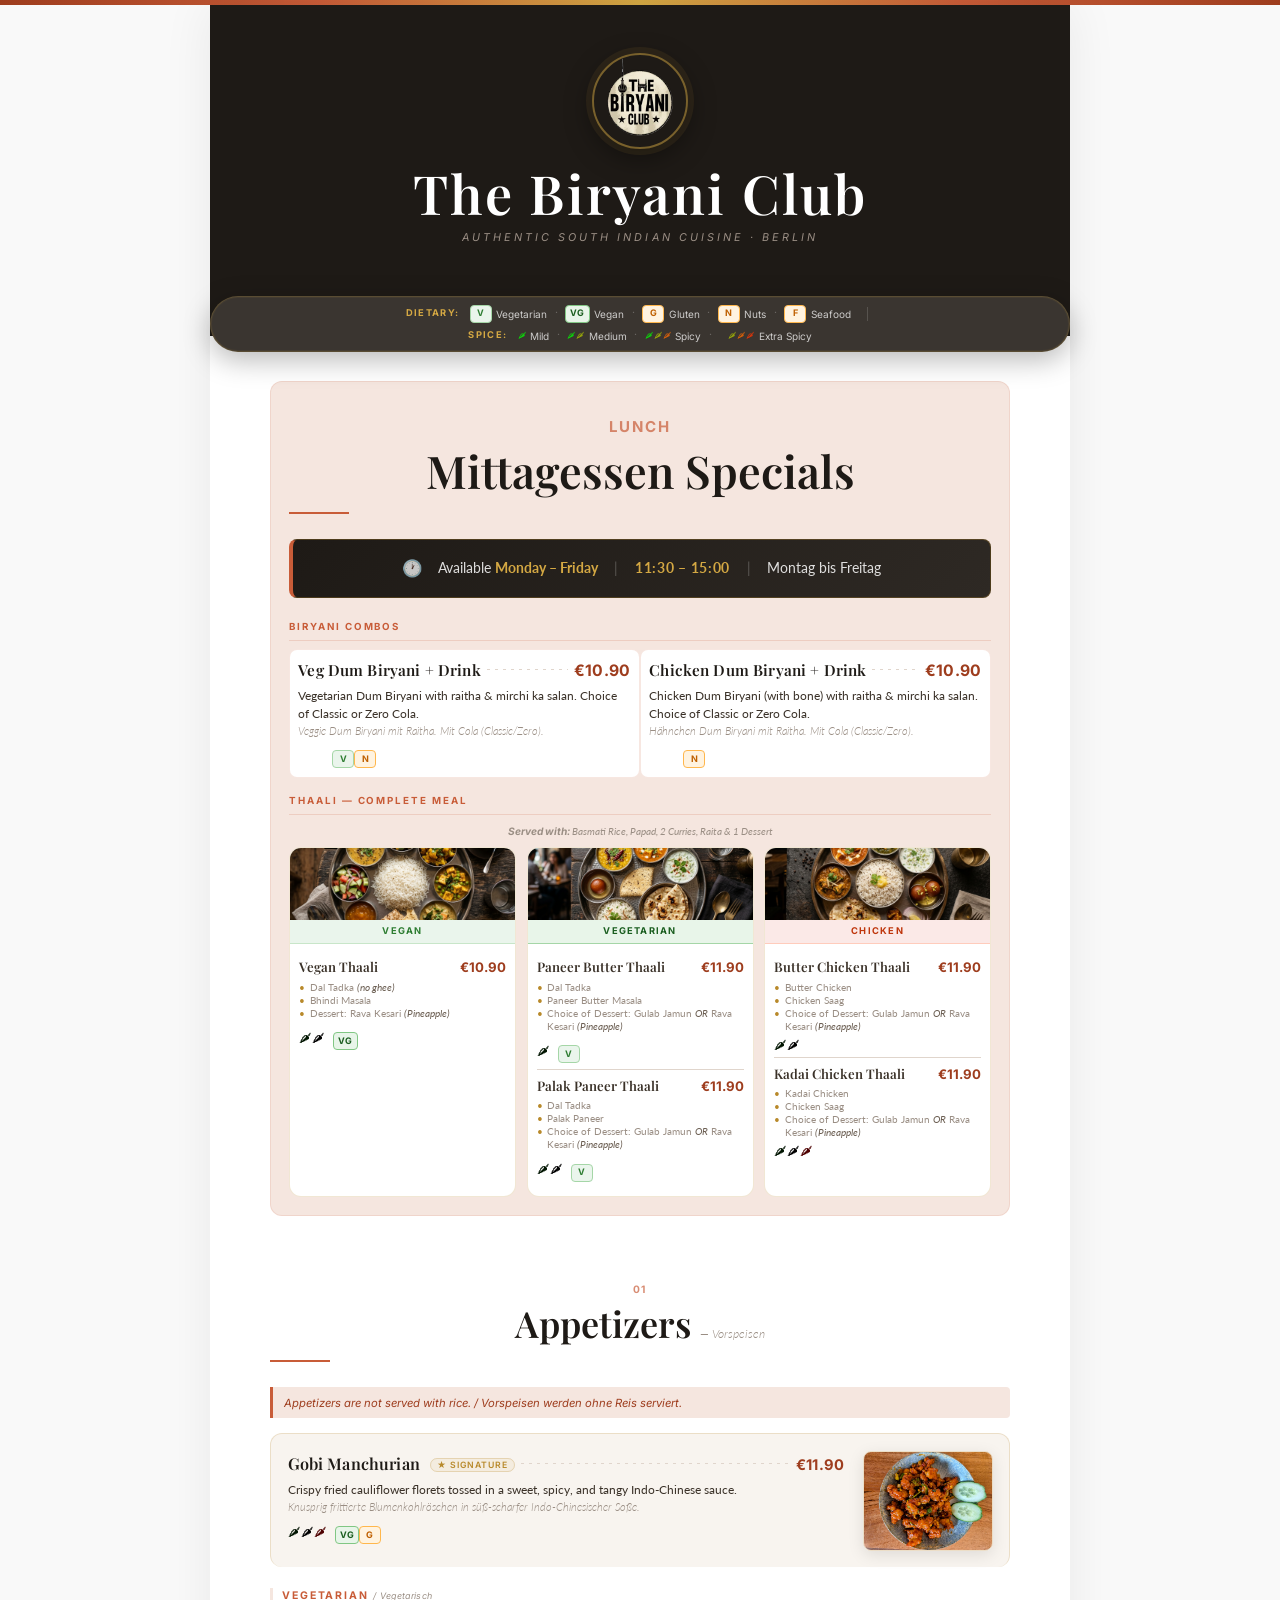
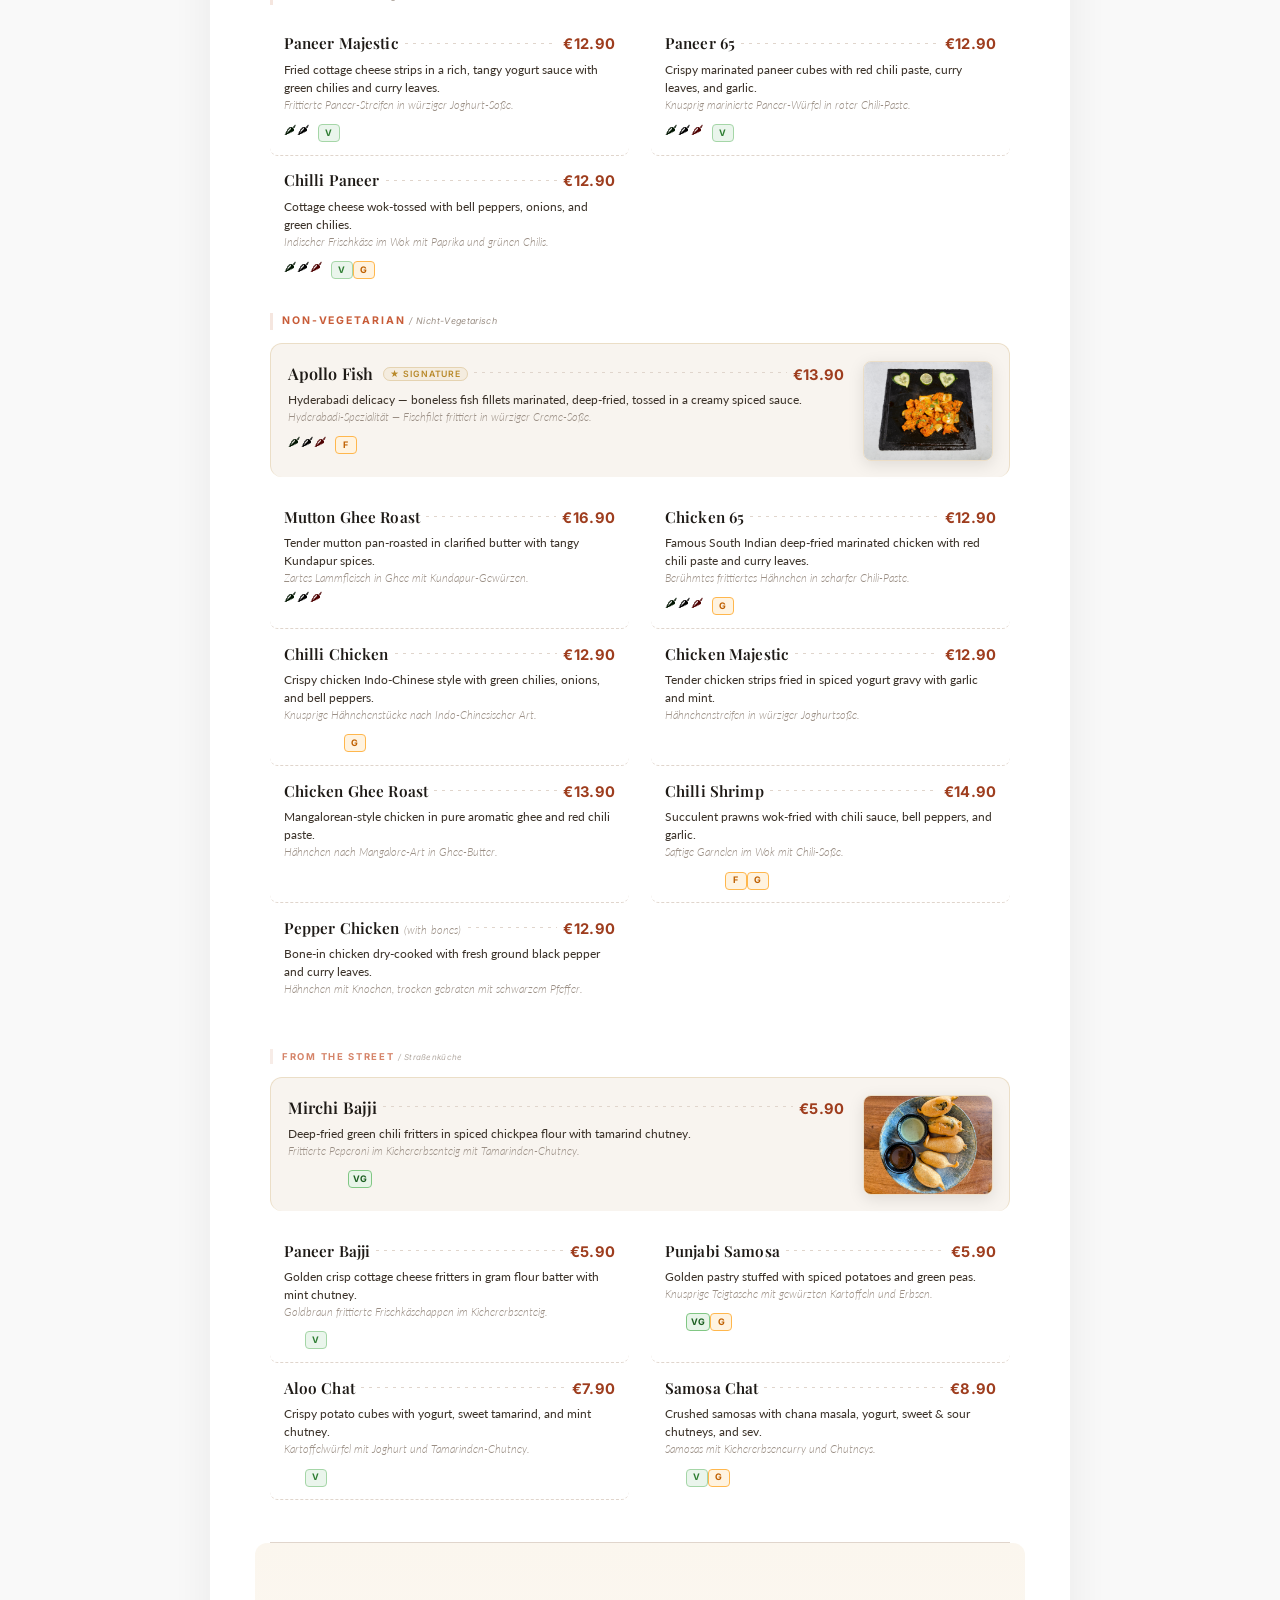
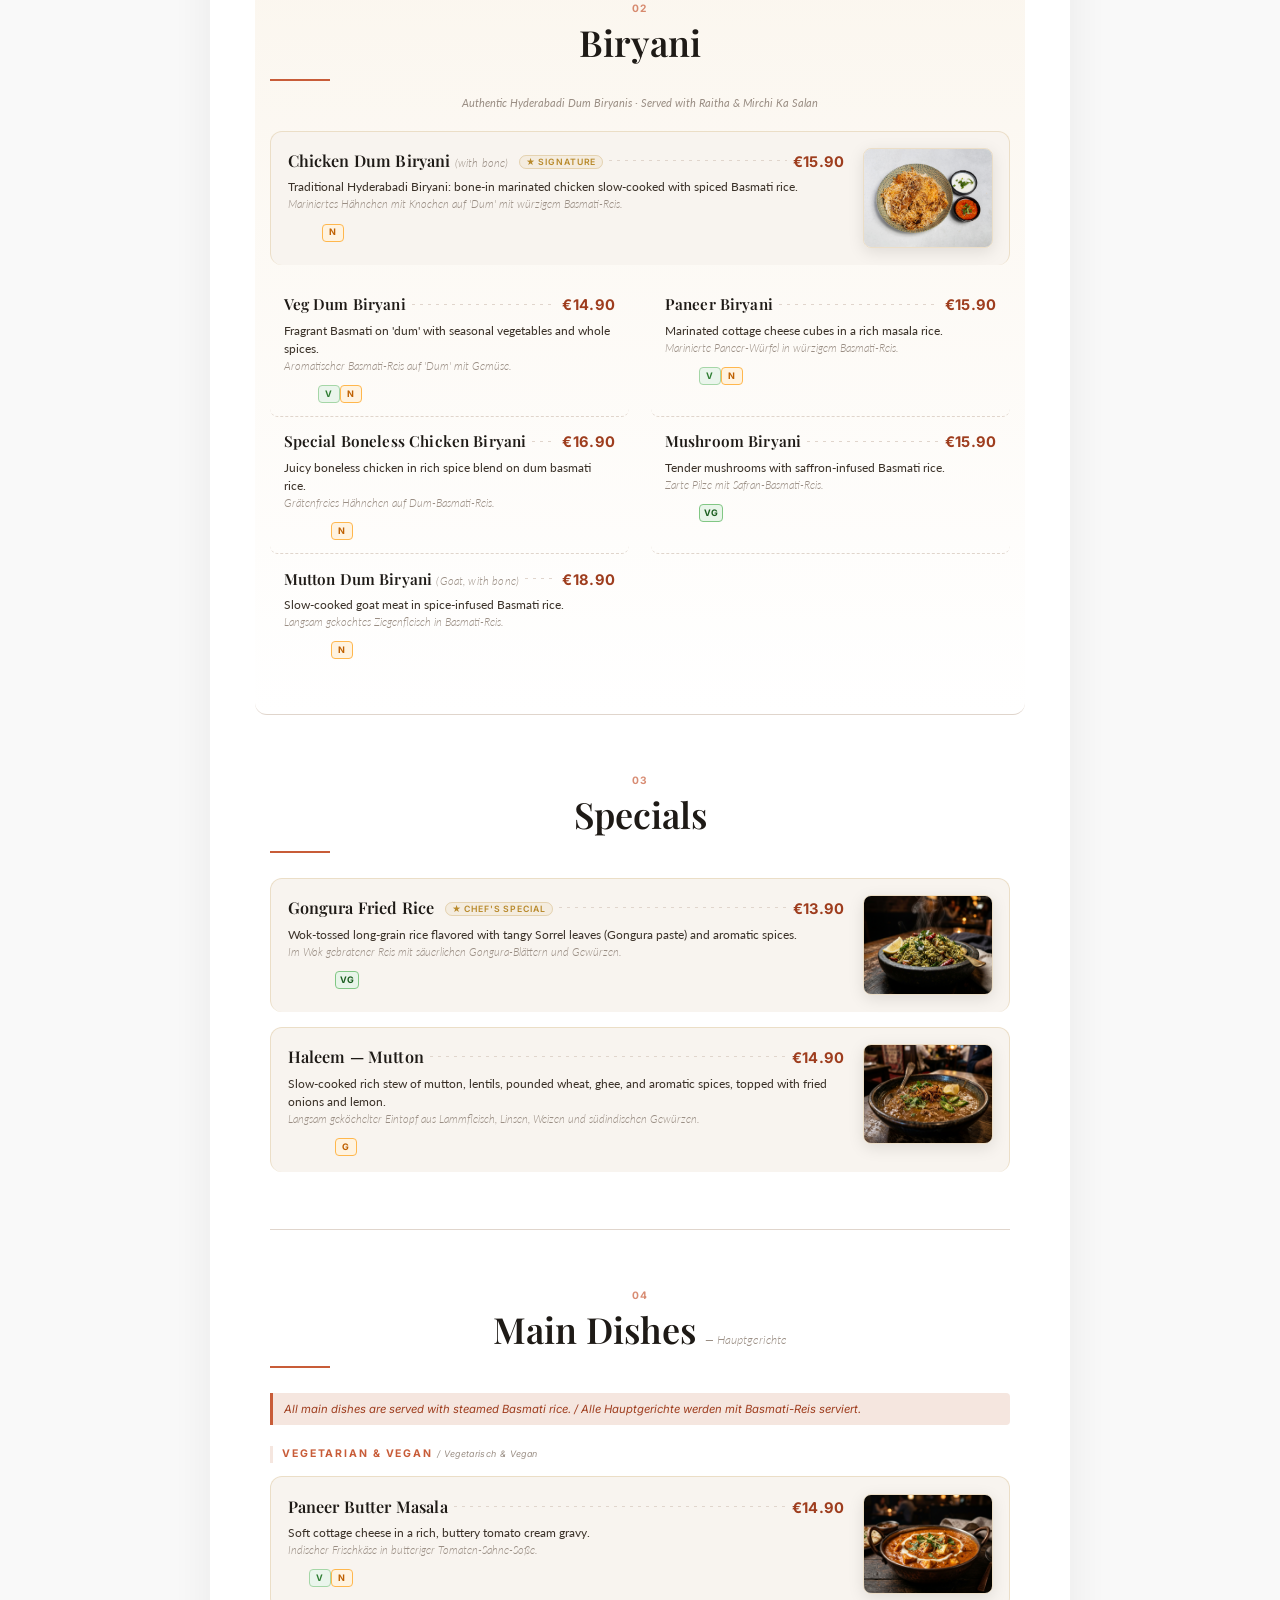
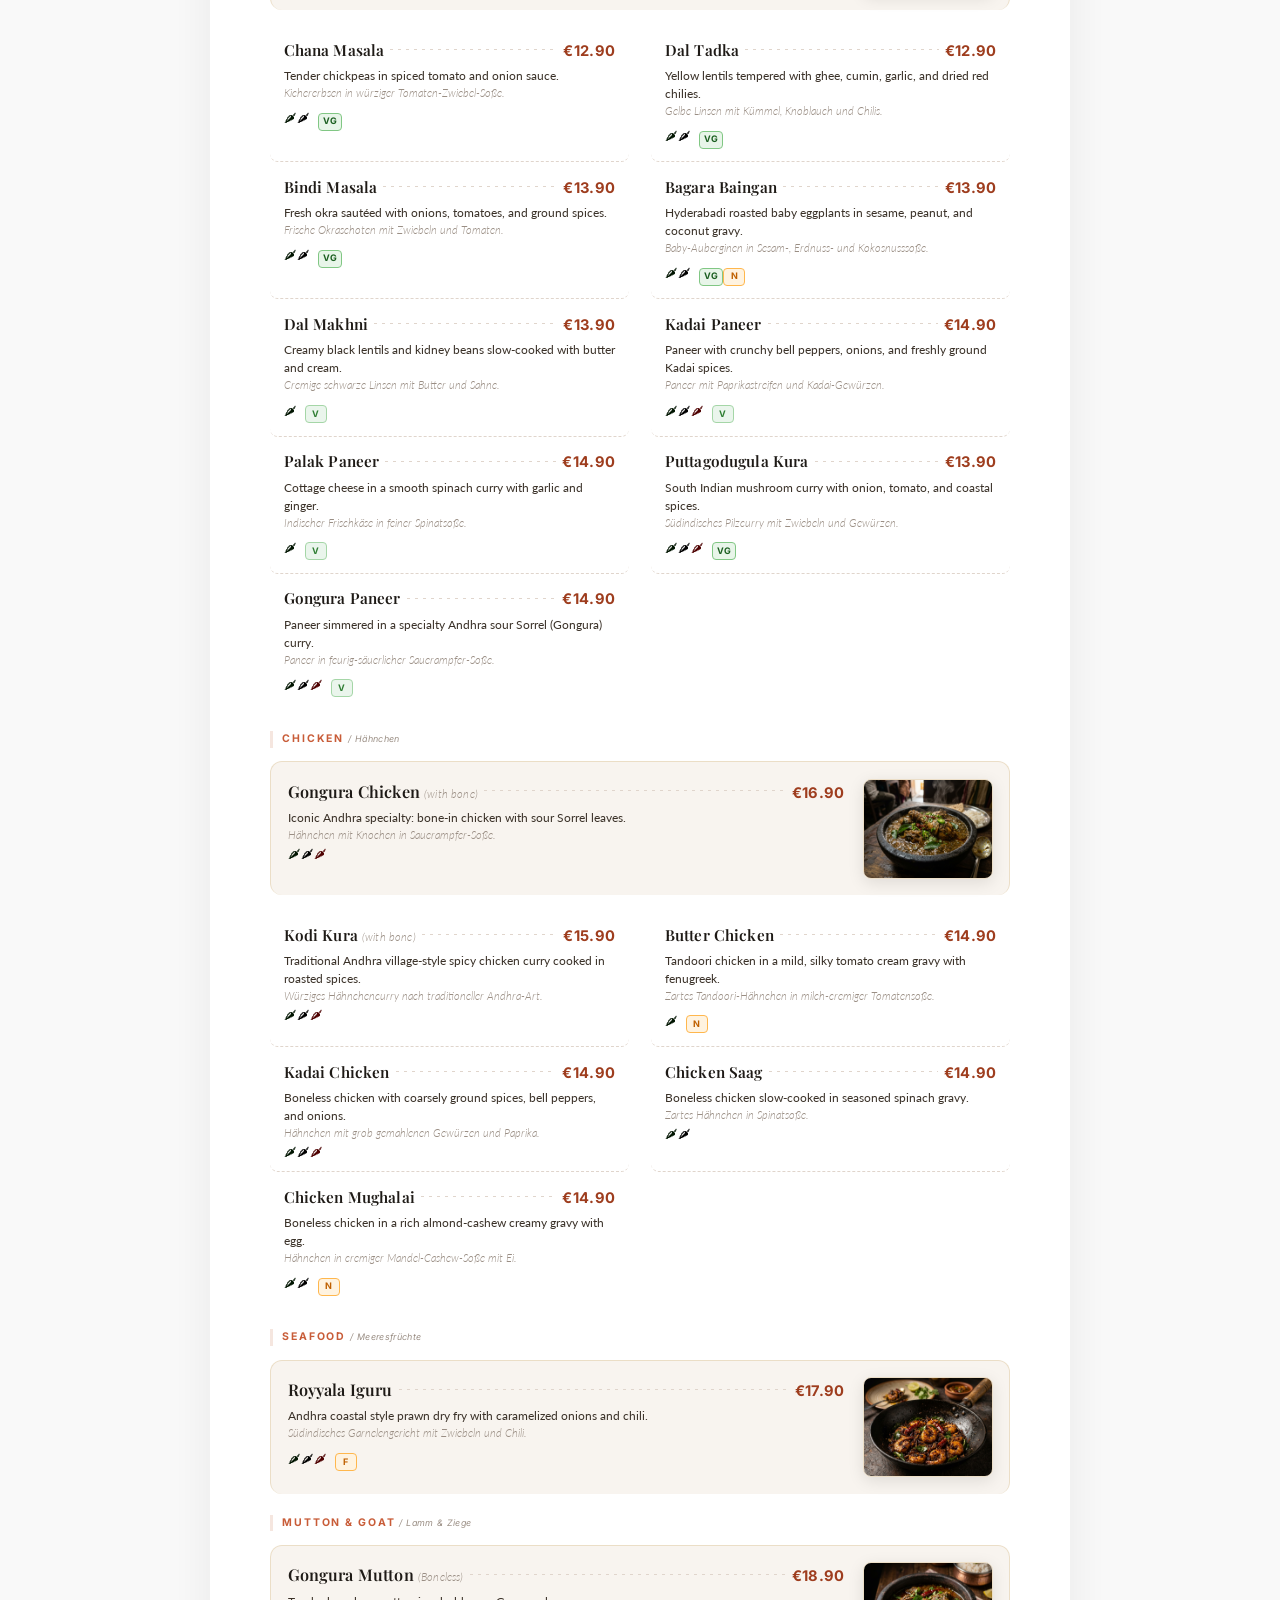
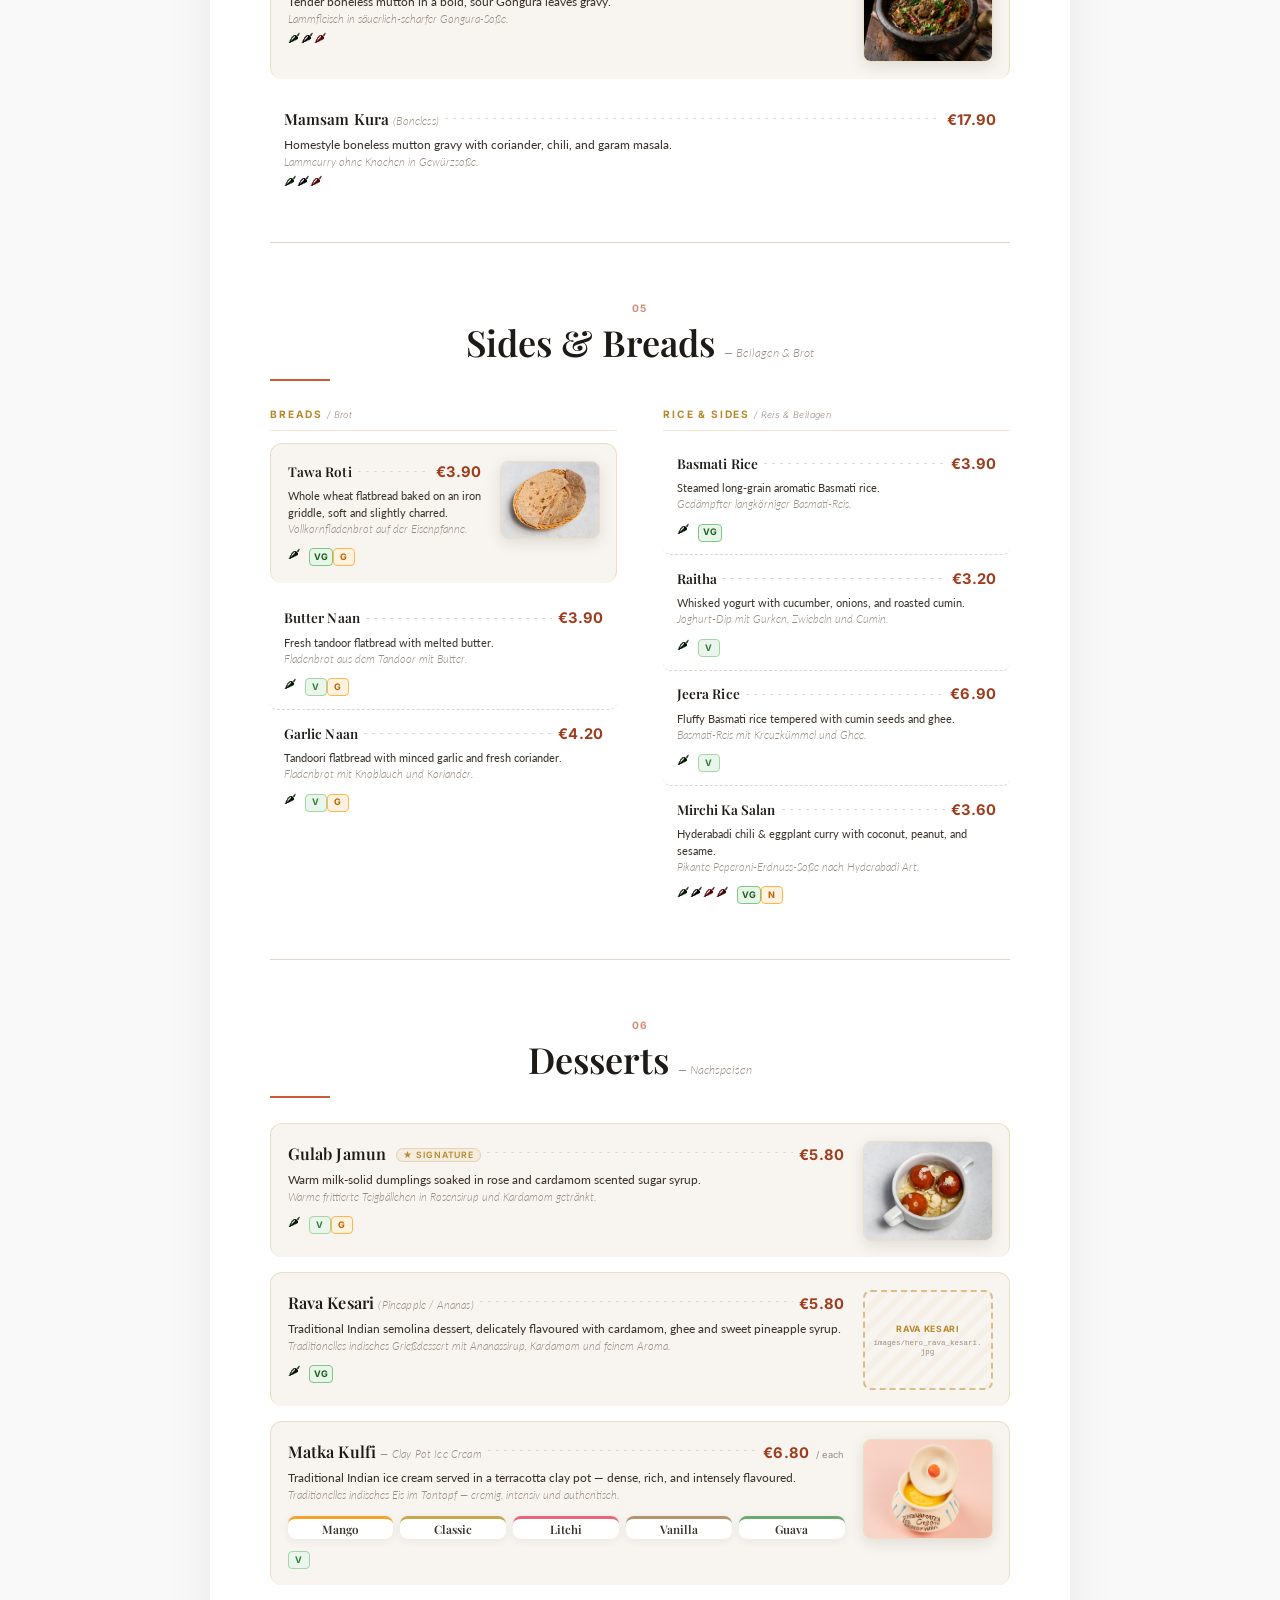
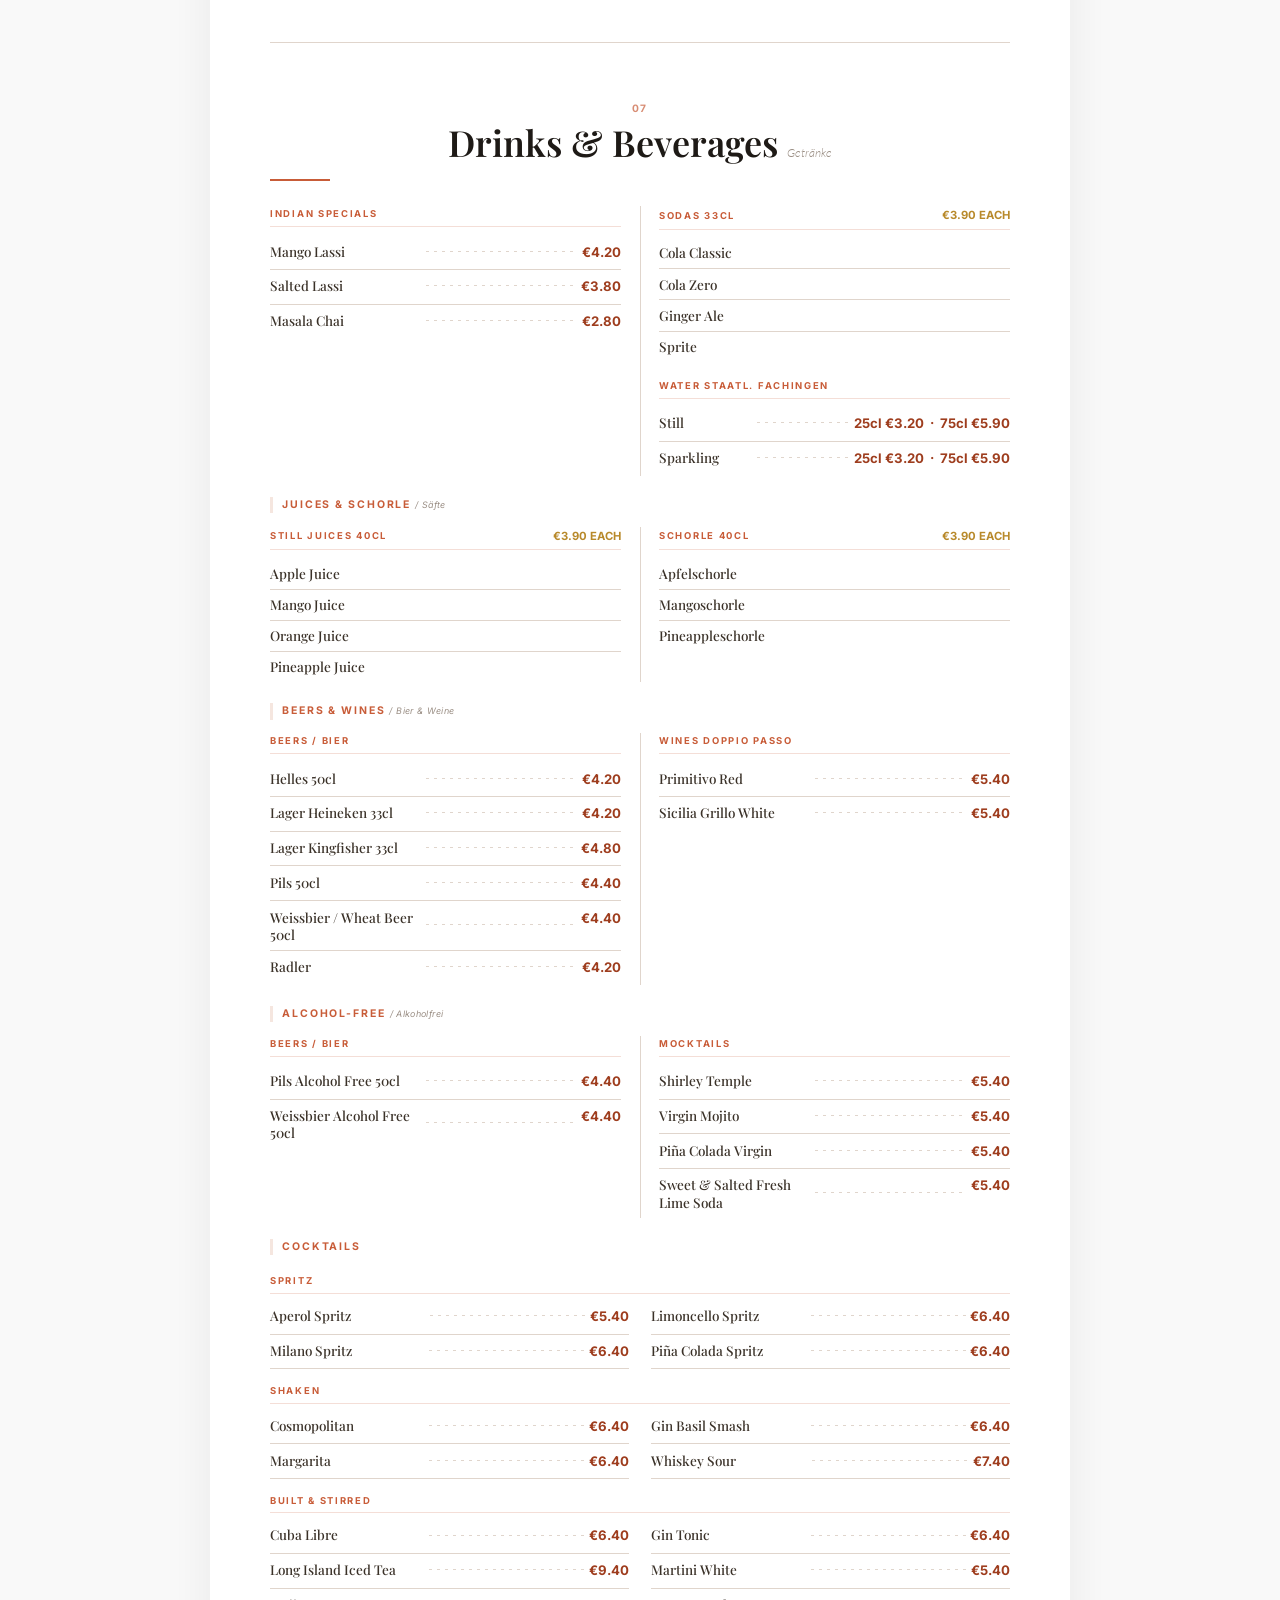
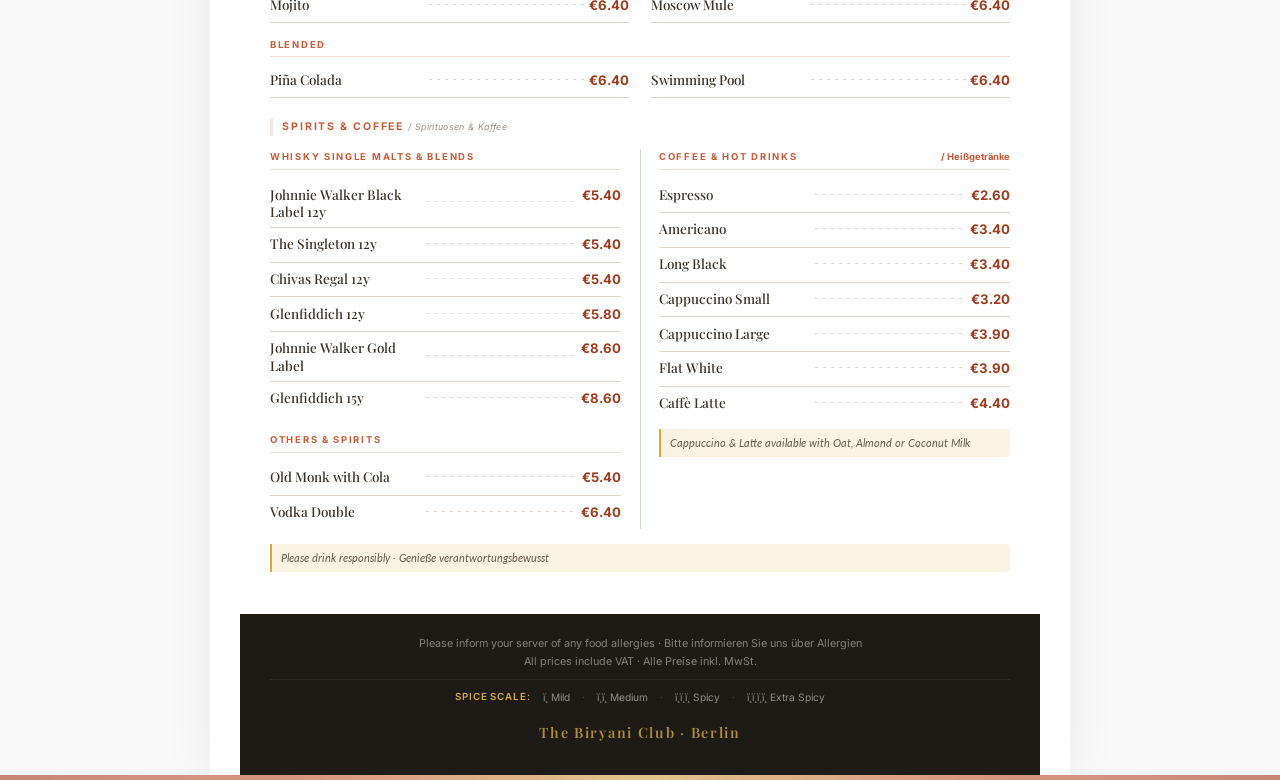
==== commit c316ebb2: "menu: add VEGAN/VEGETARIAN/CHICKEN category headers to Thaali columns, simplify dish names without C" ====
--- a/menu-version-1-current/index.html
+++ b/menu-version-1-current/index.html
@@ -94,7 +94,7 @@
 
       <!-- Thaali -->
       <div class="lunch-sub-label">Thaali &mdash; Complete Meal</div>
-      <p class="thaali-note"><strong>Servi avec / Served with:</strong> Riz Basmati, Papad, 2 Curries, Ra&iuml;tha et 1 Dessert</p>
+      <p class="thaali-note"><strong>Served with:</strong> Basmati Rice, Papad, 2 Curries, Raita &amp; 1 Dessert</p>
 
       <div class="thaali-grid">
 
@@ -104,13 +104,14 @@
             <img src="images/hero_vegan_thaali.jpg" alt="Vegan Thaali"
               onerror="this.outerHTML='<div class=\'thaali-photo-placeholder\'><span></span><small>images/hero_vegan_thaali.jpg</small></div>'" />
           </div>
+          <div class="thaali-col-category thaali-cat-vg">VEGAN</div>
           <div class="thaali-items">
             <div class="thaali-item">
               <div class="thaali-item-top"><span class="thaali-item-name">Vegan Thaali</span><span class="thaali-item-price">&euro;10.90</span></div>
               <ul class="thaali-includes">
-                <li>Curry 1: Dal Tadka <em>(no ghee)</em></li>
-                <li>Curry 2: Bhindi Masala</li>
-                <li>Dessert: Rava Kesari <em>(Ananas / Pineapple)</em></li>
+                <li>Dal Tadka <em>(no ghee)</em></li>
+                <li>Bhindi Masala</li>
+                <li>Dessert: Rava Kesari <em>(Pineapple)</em></li>
               </ul>
               <div class="dish-meta" style="margin-top:0.35rem"><span class="spice-tag"><i class="sp sp-g">&#127798;</i><i class="sp sp-y">&#127798;</i></span><div class="badges"><span class="bdg bdg-vg">VG</span></div></div>
             </div>
@@ -123,22 +124,23 @@
             <img src="images/hero_veg_thaali.jpg" alt="Vegetarian Thaali"
               onerror="this.outerHTML='<div class=\'thaali-photo-placeholder\'><span></span><small>images/hero_veg_thaali.jpg</small></div>'" />
           </div>
+          <div class="thaali-col-category thaali-cat-v">VEGETARIAN</div>
           <div class="thaali-items">
             <div class="thaali-item">
               <div class="thaali-item-top"><span class="thaali-item-name">Paneer Butter Thaali</span><span class="thaali-item-price">&euro;11.90</span></div>
               <ul class="thaali-includes">
-                <li>Curry 1: Dal Tadka</li>
-                <li>Curry 2: Paneer Butter Masala</li>
-                <li>Dessert au choix: Gulab Jamun <em>OU</em> Rava Kesari <em>(Ananas)</em></li>
+                <li>Dal Tadka</li>
+                <li>Paneer Butter Masala</li>
+                <li>Choice of Dessert: Gulab Jamun <em>OR</em> Rava Kesari <em>(Pineapple)</em></li>
               </ul>
               <div class="dish-meta" style="margin-top:0.35rem"><span class="spice-tag"><i class="sp sp-g">&#127798;</i></span><div class="badges"><span class="bdg bdg-v">V</span></div></div>
             </div>
             <div class="thaali-item">
               <div class="thaali-item-top"><span class="thaali-item-name">Palak Paneer Thaali</span><span class="thaali-item-price">&euro;11.90</span></div>
               <ul class="thaali-includes">
-                <li>Curry 1: Dal Tadka</li>
-                <li>Curry 2: Palak Paneer</li>
-                <li>Dessert au choix: Gulab Jamun <em>OU</em> Rava Kesari <em>(Ananas)</em></li>
+                <li>Dal Tadka</li>
+                <li>Palak Paneer</li>
+                <li>Choice of Dessert: Gulab Jamun <em>OR</em> Rava Kesari <em>(Pineapple)</em></li>
               </ul>
               <div class="dish-meta" style="margin-top:0.35rem"><span class="spice-tag"><i class="sp sp-g">&#127798;</i><i class="sp sp-y">&#127798;</i></span><div class="badges"><span class="bdg bdg-v">V</span></div></div>
             </div>
@@ -151,22 +153,23 @@
             <img src="images/hero_nonveg_thaali.jpg" alt="Non-Veg Thaali"
               onerror="this.outerHTML='<div class=\'thaali-photo-placeholder\'><span></span><small>images/hero_nonveg_thaali.jpg</small></div>'" />
           </div>
+          <div class="thaali-col-category thaali-cat-nv">CHICKEN</div>
           <div class="thaali-items">
             <div class="thaali-item">
               <div class="thaali-item-top"><span class="thaali-item-name">Butter Chicken Thaali</span><span class="thaali-item-price">&euro;11.90</span></div>
               <ul class="thaali-includes">
-                <li>Curry 1: Butter Chicken</li>
-                <li>Curry 2: Chicken Saag</li>
-                <li>Dessert au choix: Gulab Jamun <em>OU</em> Rava Kesari <em>(Ananas)</em></li>
+                <li>Butter Chicken</li>
+                <li>Chicken Saag</li>
+                <li>Choice of Dessert: Gulab Jamun <em>OR</em> Rava Kesari <em>(Pineapple)</em></li>
               </ul>
               <div class="dish-meta" style="margin-top:0.35rem"><span class="spice-tag"><i class="sp sp-g">&#127798;</i><i class="sp sp-y">&#127798;</i></span></div>
             </div>
             <div class="thaali-item">
               <div class="thaali-item-top"><span class="thaali-item-name">Kadai Chicken Thaali</span><span class="thaali-item-price">&euro;11.90</span></div>
               <ul class="thaali-includes">
-                <li>Curry 1: Kadai Chicken</li>
-                <li>Curry 2: Chicken Saag</li>
-                <li>Dessert au choix: Gulab Jamun <em>OU</em> Rava Kesari <em>(Ananas)</em></li>
+                <li>Kadai Chicken</li>
+                <li>Chicken Saag</li>
+                <li>Choice of Dessert: Gulab Jamun <em>OR</em> Rava Kesari <em>(Pineapple)</em></li>
               </ul>
               <div class="dish-meta" style="margin-top:0.35rem"><span class="spice-tag"><i class="sp sp-g">&#127798;</i><i class="sp sp-y">&#127798;</i><i class="sp sp-r">&#127798;</i></span></div>
             </div>
@@ -481,7 +484,7 @@
         <div class="drinks-col">
           <div class="drinks-col-head">Indian Specials</div>
           <div class="drink-item-list">
-            <div class="drink-item drink-item-featured"><span class="drink-name">Mango Lassi</span><span class="dish-dots"></span><span class="drink-price">&euro;4.20</span></div>
+            <div class="drink-item"><span class="drink-name">Mango Lassi</span><span class="dish-dots"></span><span class="drink-price">&euro;4.20</span></div>
             <div class="drink-item"><span class="drink-name">Salted Lassi</span><span class="dish-dots"></span><span class="drink-price">&euro;3.80</span></div>
             <div class="drink-item"><span class="drink-name">Masala Chai</span><span class="dish-dots"></span><span class="drink-price">&euro;2.80</span></div>
           </div>
